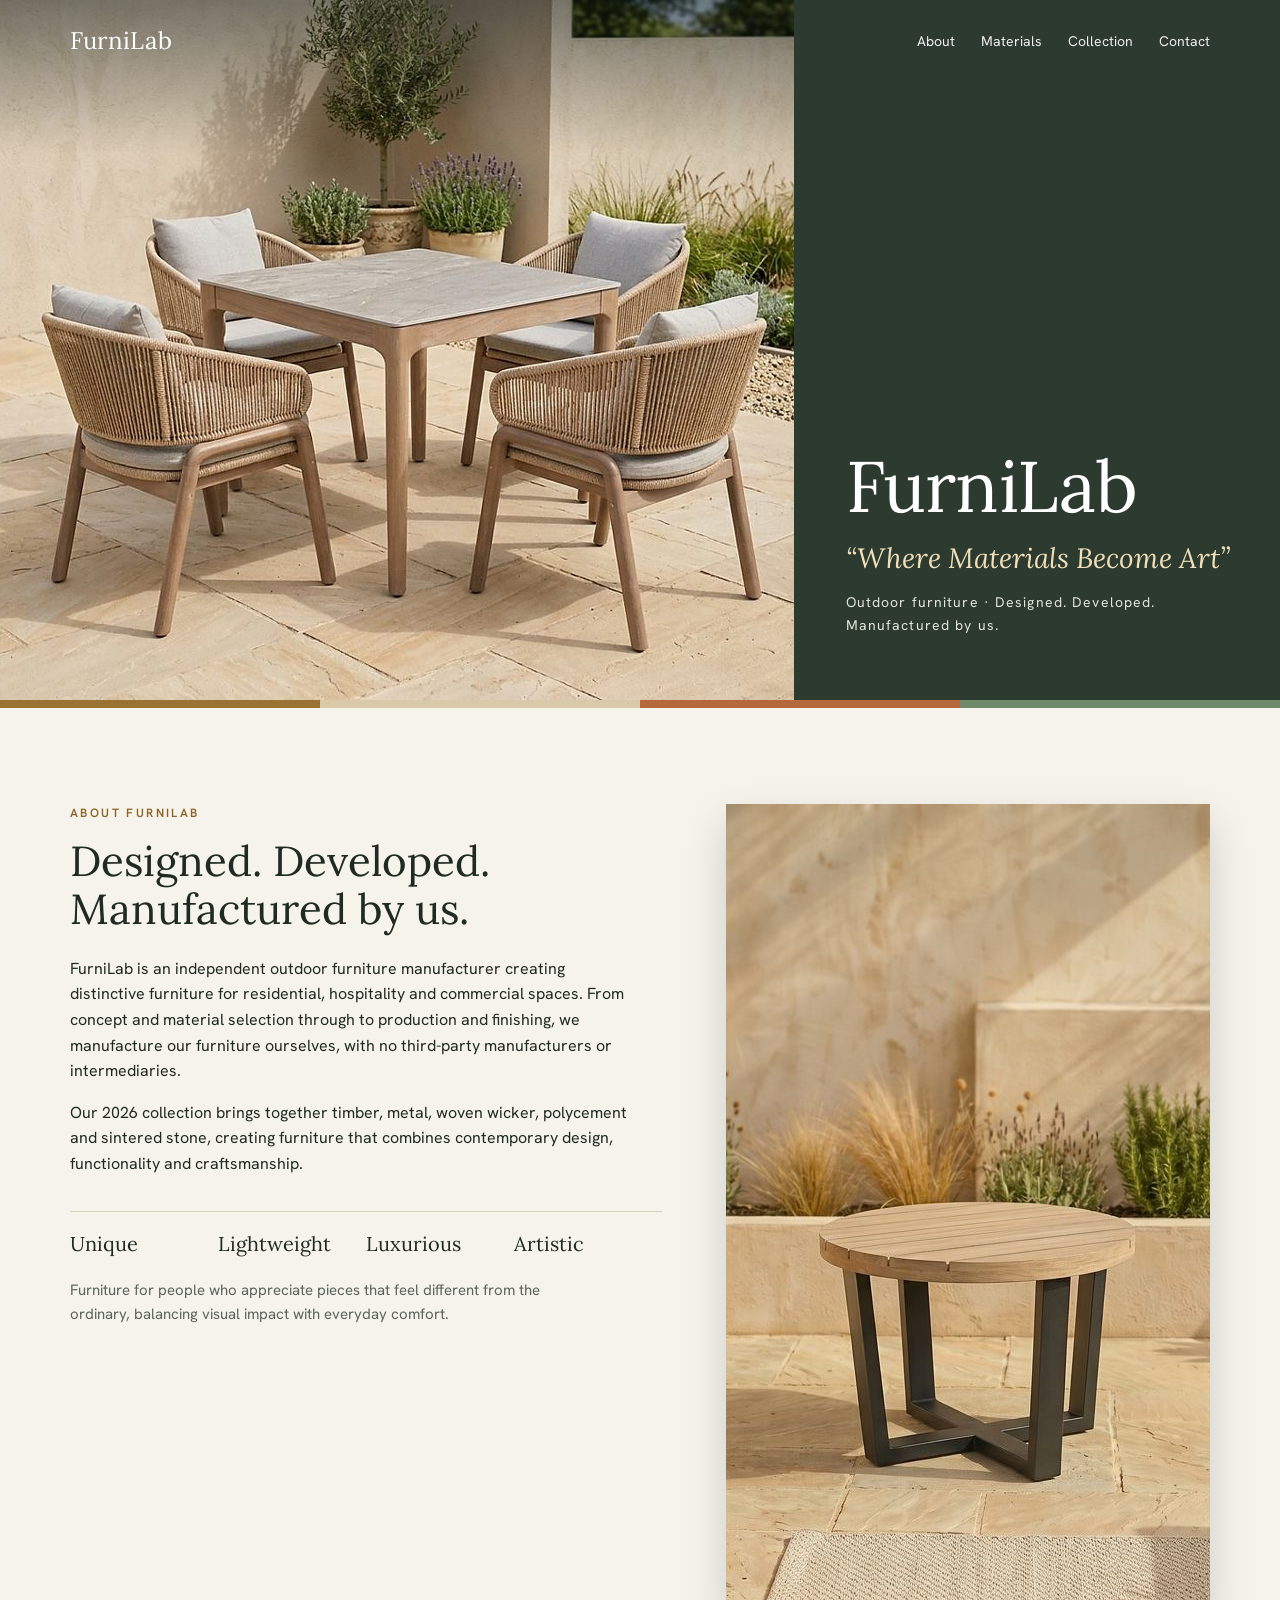
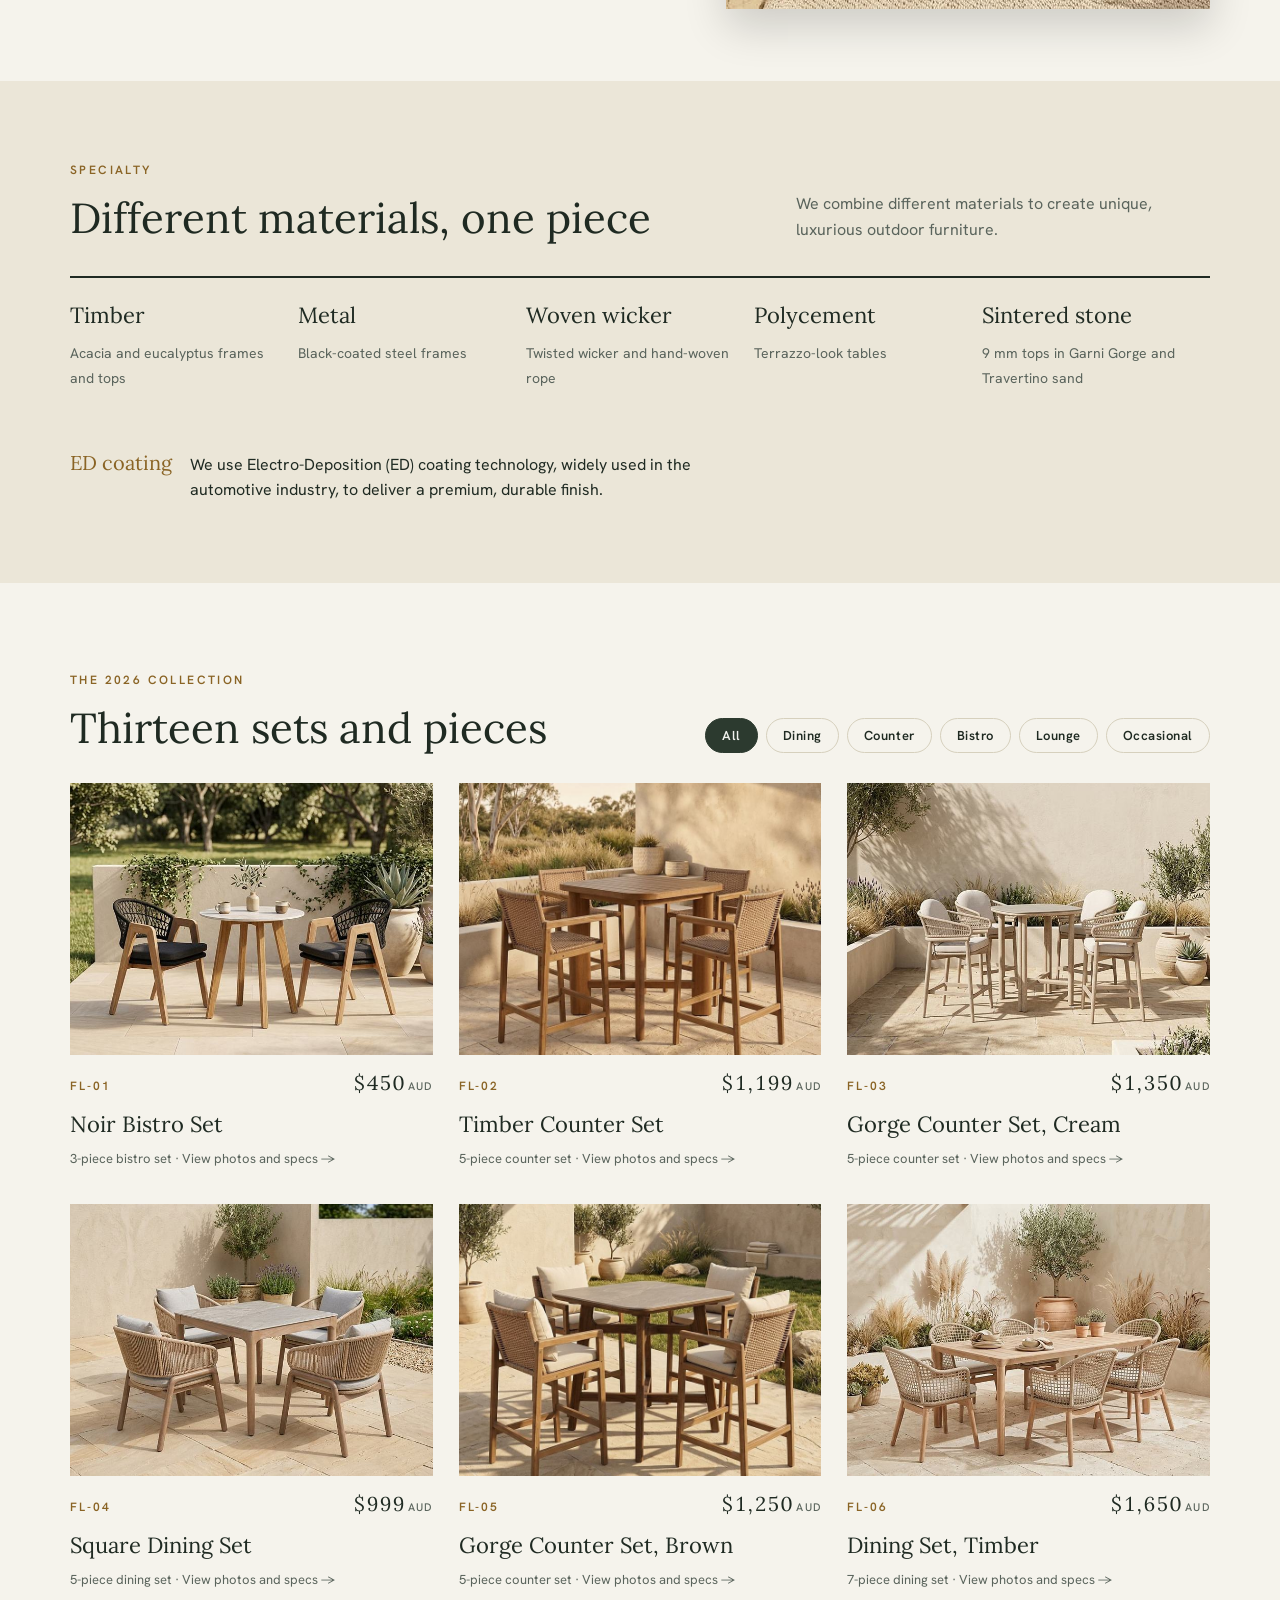
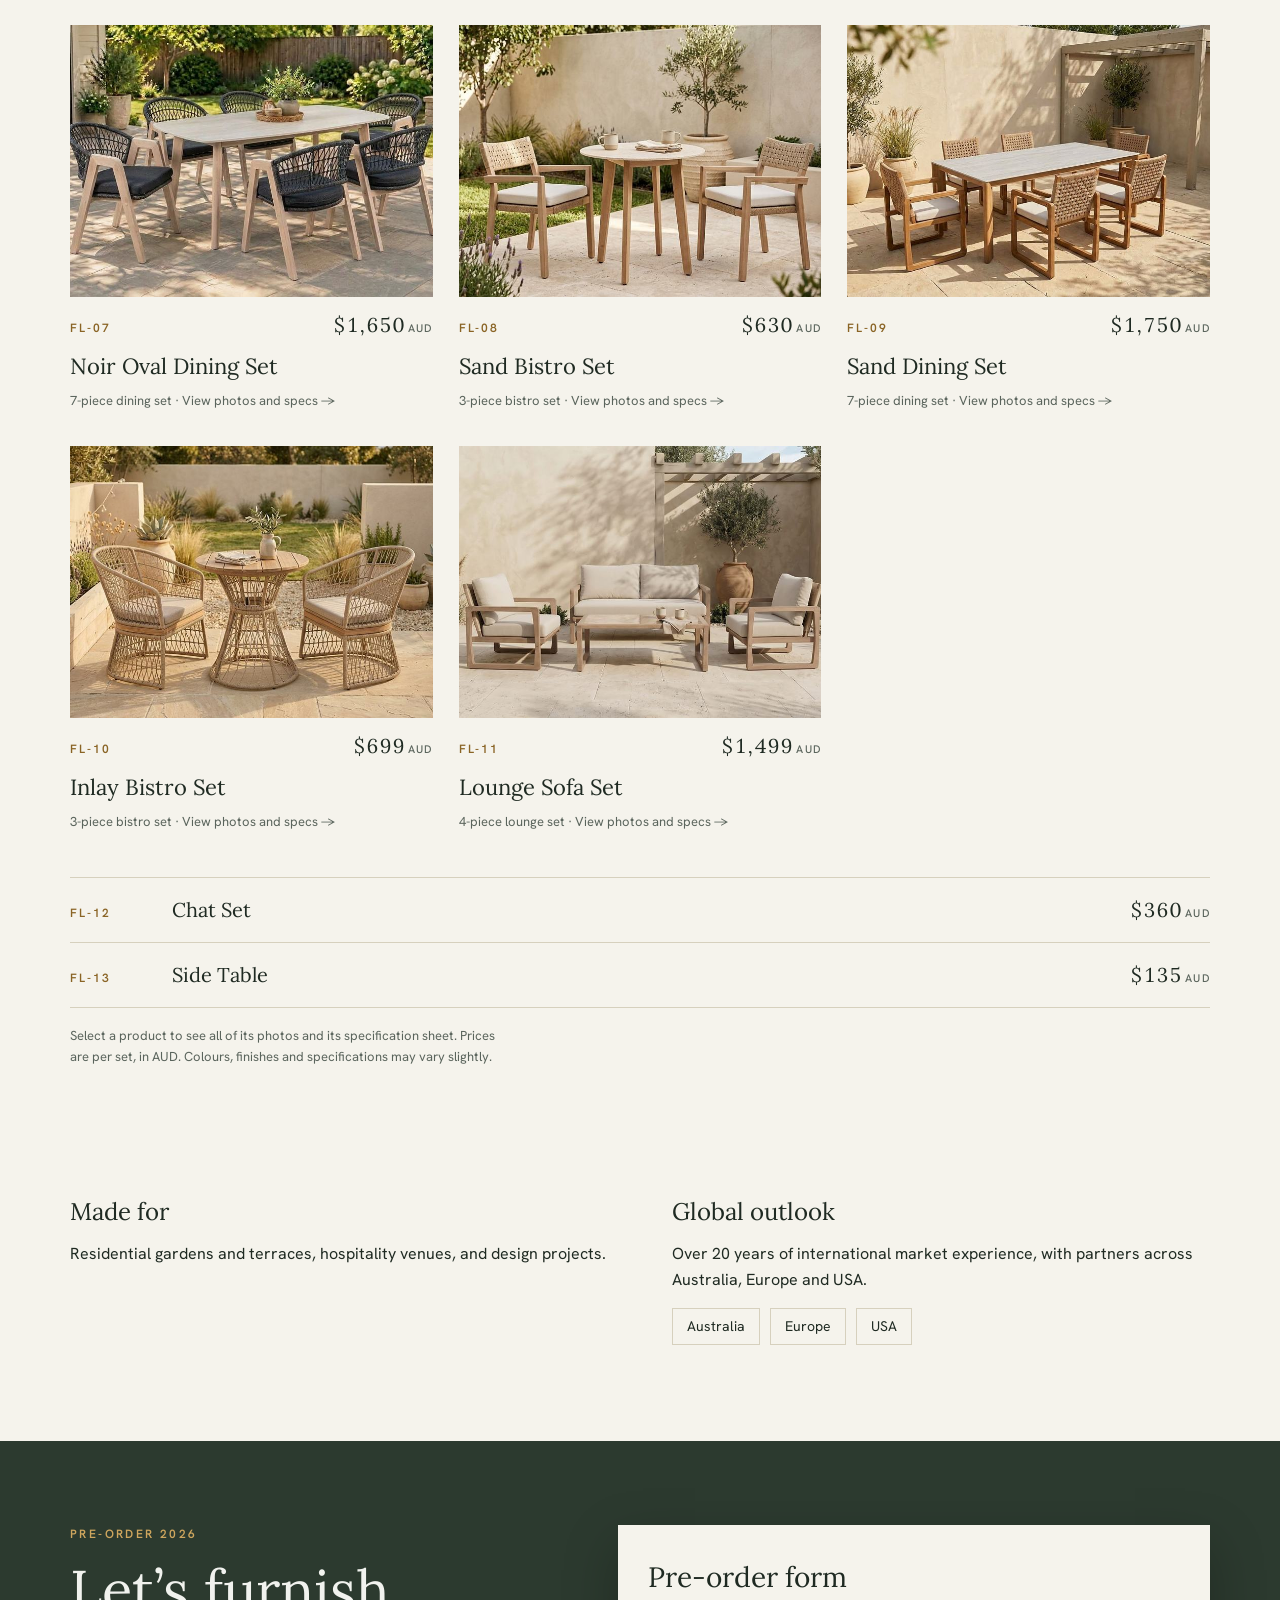
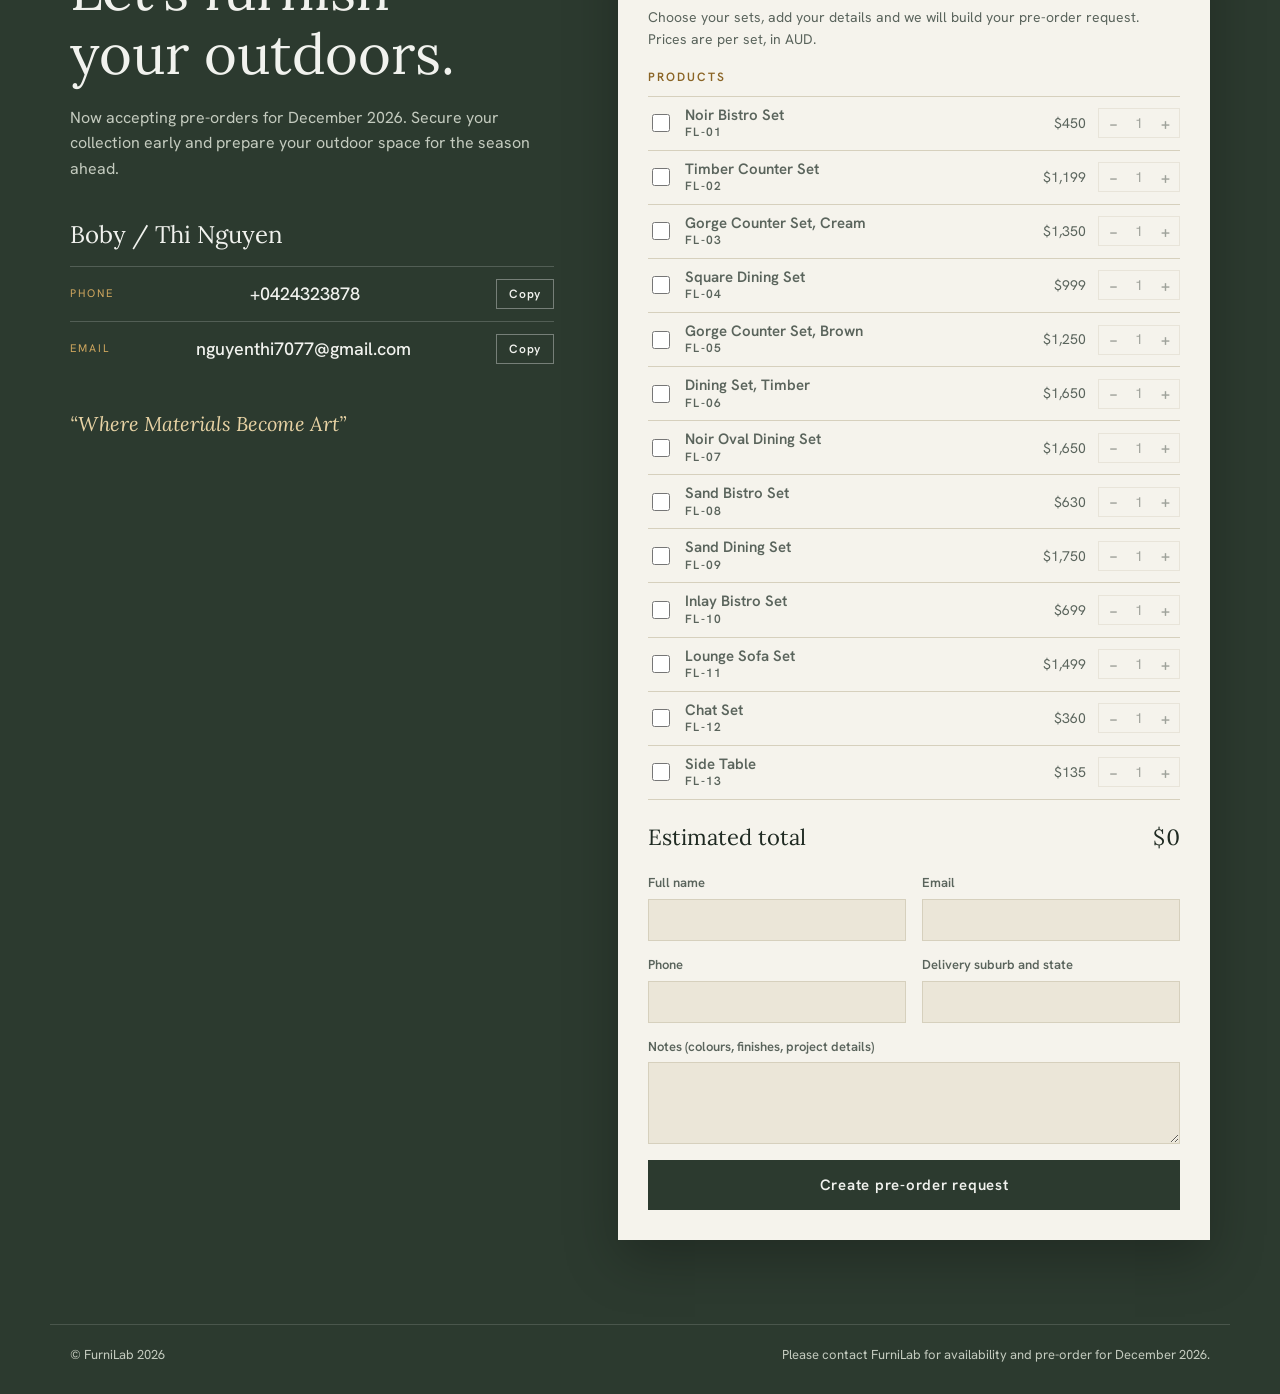
==== furnilab-site/index.html @ 3b3e2899 "Add files via upload" ====
<!doctype html>
<html lang="en">
<head>
<meta charset="utf-8">
<meta name="viewport" content="width=device-width,initial-scale=1,viewport-fit=cover">
<meta name="description" content="FurniLab is an independent outdoor furniture manufacturer. Browse the 2026 collection and pre-order for December 2026.">
<title>FurniLab</title>
<link rel="stylesheet" href="https://fonts.googleapis.com/css2?family=Lora:ital,wght@0,400;0,500;1,400&family=Hanken+Grotesk:wght@400;500;600&display=swap">
<style>
/* Layout: full-bleed terrace hero with a deep-green name panel, then a wide editorial column, a filterable collection grid, and a green contact band. */
:root{
  --bg:#f5f3ec; --surface:#ebe6d8; --ink:#1f2a22; --muted:#5a645c; --line:#d6d0bd;
  --green:#2c3a2f; --on-green:#f1f2ee; --on-green-muted:#c4cbbf; --accent:#8a6425; --accent-on-green:#cfa65e;
  --display:'Lora',Georgia,serif; --body:'Hanken Grotesk',Arial,sans-serif;
}
@media (prefers-color-scheme:dark){:root:not([data-theme="light"]){
  --bg:#161b17; --surface:#1f2721; --ink:#eceee8; --muted:#a2ada4; --line:#323d35;
  --green:#0f1511; --on-green:#eceee8; --on-green-muted:#a9b3ab; --accent:#cfa65e; --accent-on-green:#cfa65e; color-scheme:dark}}
:root[data-theme="dark"]{
  --bg:#161b17; --surface:#1f2721; --ink:#eceee8; --muted:#a2ada4; --line:#323d35;
  --green:#0f1511; --on-green:#eceee8; --on-green-muted:#a9b3ab; --accent:#cfa65e; --accent-on-green:#cfa65e; color-scheme:dark}
*{box-sizing:border-box}
html{scroll-behavior:smooth}
body{margin:0;background:var(--bg);color:var(--ink);font-family:var(--body);font-size:16px;line-height:1.6;-webkit-font-smoothing:antialiased}
img{display:block;max-width:100%}
a{color:inherit}
:focus-visible{outline:2px solid var(--accent);outline-offset:3px}
.wrap{max-width:1180px;margin:0 auto;padding-left:max(20px,env(safe-area-inset-left,0px));padding-right:max(20px,env(safe-area-inset-right,0px))}
.eyebrow{font-size:12px;letter-spacing:.2em;text-transform:uppercase;color:var(--accent);font-weight:600;margin:0 0 14px}
h1,h2,h3{font-family:var(--display);font-weight:400;margin:0;text-wrap:balance}
h2{font-size:clamp(28px,4vw,42px);line-height:1.15}
p{margin:0 0 1em;max-width:62ch}

/* header */
.top{position:absolute;inset:0 0 auto 0;z-index:5;color:#fff}
.top .wrap{display:flex;align-items:center;justify-content:space-between;padding-block:22px;gap:16px}
.logo{font-family:var(--display);font-size:24px;text-decoration:none;letter-spacing:.01em}
.top nav{display:flex;gap:26px;font-size:14px}
.top nav a{text-decoration:none;opacity:.92}
.top nav a:hover{opacity:1;text-decoration:underline;text-underline-offset:5px}

/* hero */
.hero{position:relative;min-height:640px;display:flex;align-items:flex-end;background:#2c3a2f url("img/hero.jpg") center 55%/cover no-repeat;color:#fff}
.hero::before{content:"";position:absolute;inset:0;background:linear-gradient(180deg,rgba(15,21,17,.55) 0,rgba(15,21,17,0) 28%,rgba(15,21,17,0) 45%,rgba(15,21,17,.78) 100%)}
.hero .wrap{position:relative;padding-block:0 56px;width:100%}
.hero h1{font-size:clamp(54px,11vw,128px);line-height:.95;letter-spacing:-.01em}
.hero .tag{font-family:var(--display);font-style:italic;font-size:clamp(20px,2.6vw,28px);margin:16px 0 0;color:#f0dfb8}
.hero .sub{margin:10px 0 0;font-size:14px;letter-spacing:.08em;color:#e2e6dd}
/* Wide screens: show the photo at about its own size beside a green panel, so it stays sharp (as on the catalogue cover) */
@media (min-width:1000px){
  .hero{background:#2c3a2f;min-height:700px}
  .hero::before{inset:0 38% 0 0;background:linear-gradient(180deg,rgba(15,21,17,.5) 0,rgba(15,21,17,0) 22%),url("img/hero.jpg") center 62%/cover no-repeat}
  .hero .wrap{max-width:none;width:38%;margin:0 0 0 62%;padding:0 44px 64px 52px}
  .hero h1{font-size:clamp(48px,5.6vw,92px)}
}
.strip{height:8px;background:linear-gradient(90deg,#9a7233 0 25%,#d8c9a8 25% 50%,#b5683c 50% 75%,#6f8a6a 75%)}

/* about */
.about{padding-block:96px 72px}
.about .grid{display:grid;grid-template-columns:1.1fr .9fr;gap:64px;align-items:start}
.about h2{margin-bottom:22px}
.about .photo{aspect-ratio:4/5;object-fit:cover;width:100%;box-shadow:0 18px 40px rgba(0,0,0,.16)}
.pillars{display:grid;grid-template-columns:repeat(4,1fr);gap:0;margin-top:34px;border-top:1px solid var(--line)}
.pillars div{padding:16px 14px 0 0;font-family:var(--display);font-size:20px}
.pillars small{display:block;font-family:var(--body);font-size:13px;color:var(--muted);margin-top:4px;line-height:1.45}

/* materials */
.materials{background:var(--surface);padding-block:80px}
.materials .head{display:flex;justify-content:space-between;gap:40px;flex-wrap:wrap;align-items:end;margin-bottom:34px}
.mat-list{display:grid;grid-template-columns:repeat(5,1fr);gap:0;border-top:2px solid var(--ink)}
.mat-list div{padding:20px 18px 22px 0}
.mat-list b{display:block;font-family:var(--display);font-weight:400;font-size:22px;margin-bottom:6px}
.mat-list span{font-size:14px;color:var(--muted)}
.ed{margin-top:34px;display:grid;grid-template-columns:auto 1fr;gap:18px;align-items:baseline;max-width:820px}
.ed h3{font-size:20px;color:var(--accent)}
.ed p{margin:0}

/* collection */
.collection{padding-block:88px 40px}
.collection .head{display:flex;justify-content:space-between;align-items:end;gap:24px;flex-wrap:wrap;margin-bottom:30px}
.chips{display:flex;flex-wrap:wrap;gap:8px}
.chip{font:600 13px var(--body);letter-spacing:.04em;padding:8px 16px;border:1px solid var(--line);background:transparent;color:var(--ink);cursor:pointer;border-radius:999px}
.chip[aria-pressed="true"]{background:var(--green);border-color:var(--green);color:var(--on-green)}
.cards{display:grid;grid-template-columns:repeat(3,1fr);gap:34px 26px}
.card{text-decoration:none;color:inherit;display:flex;flex-direction:column;gap:12px;min-width:0}
.card[hidden]{display:none}
.card .ph{aspect-ratio:4/3;overflow:hidden;background:var(--surface)}
.card img{width:100%;height:100%;object-fit:cover;transition:transform .5s}
.card:hover img{transform:scale(1.03)}
.card .row{display:flex;justify-content:space-between;align-items:baseline;gap:12px}
.card .more{font-size:13px;color:var(--muted)}.card:hover .more{color:var(--accent)}.card:hover h3{text-decoration:underline;text-underline-offset:5px}.card .code{font-size:12px;letter-spacing:.16em;color:var(--accent);font-weight:600}
.card h3{font-size:22px;line-height:1.2}
.price{font-family:var(--display);font-size:20px;white-space:nowrap;font-variant-numeric:tabular-nums}
.price small{font:500 11px var(--body);letter-spacing:.12em;color:var(--muted);margin-left:3px}
.occ{margin-top:44px;border-top:1px solid var(--line)}
.occ .r{text-decoration:none;color:inherit;display:grid;grid-template-columns:90px 1fr auto;gap:12px;padding:16px 0;border-bottom:1px solid var(--line);align-items:baseline}
.occ .r .code{font-size:12px;letter-spacing:.16em;color:var(--accent);font-weight:600}
.occ .r[hidden]{display:none}
.note{font-size:13px;color:var(--muted);margin-top:18px}

/* reach */
.reach{padding-block:72px 96px}
.reach .grid{display:grid;grid-template-columns:1fr 1fr;gap:64px}
.reach h3{font-size:24px;margin-bottom:10px}
.regions{display:flex;gap:10px;flex-wrap:wrap;margin-top:16px}
.regions span{border:1px solid var(--line);padding:6px 14px;font-size:14px}

/* contact */
.contact{background:var(--green);color:var(--on-green);padding-block:84px}
.contact .eyebrow{color:var(--accent-on-green)}
.contact h2{font-size:clamp(32px,5vw,56px);max-width:16ch}
.contact .lead{color:var(--on-green-muted);margin-top:18px}
.contact .person{margin-top:34px;display:grid;gap:12px;max-width:520px}
.contact .name{font-family:var(--display);font-size:24px}
.line{display:flex;align-items:center;justify-content:space-between;gap:14px;border-top:1px solid rgba(255,255,255,.18);padding-top:12px;flex-wrap:wrap}
.line span{font-size:11px;letter-spacing:.18em;text-transform:uppercase;color:var(--accent-on-green)}
.line b{font-weight:500;font-size:18px;user-select:all;overflow-wrap:anywhere}
.copy{font:600 12px var(--body);letter-spacing:.06em;color:var(--on-green);background:transparent;border:1px solid rgba(255,255,255,.35);padding:6px 12px;cursor:pointer}
.copy:hover{background:rgba(255,255,255,.1)}
.contact .quote{font-family:var(--display);font-style:italic;font-size:20px;color:#e8d3a5;margin-top:44px}
footer{background:var(--green);color:var(--on-green-muted);font-size:13px;padding-block:0 28px}
footer .wrap{border-top:1px solid rgba(255,255,255,.14);padding-top:20px;display:flex;justify-content:space-between;gap:12px;flex-wrap:wrap}

@media (max-width:900px){
  .about .grid,.reach .grid{grid-template-columns:1fr;gap:36px}
  .about .photo{aspect-ratio:4/3}
  .mat-list{grid-template-columns:repeat(2,1fr)}
  .cards{grid-template-columns:repeat(2,1fr)}
  .pillars{grid-template-columns:repeat(2,1fr);row-gap:10px}
}
@media (max-width:560px){
  .top nav{gap:14px;font-size:13px}
  .top nav a:nth-child(n+3){display:none}
  .hero{min-height:560px}
  .cards{grid-template-columns:1fr}
  .about{padding-block:64px 48px}
  .ed{grid-template-columns:1fr;gap:6px}
  .occ .r{grid-template-columns:70px 1fr auto}
}
@media (prefers-reduced-motion:reduce){html{scroll-behavior:auto}.card img{transition:none}}

.cgrid{display:grid;grid-template-columns:.9fr 1.1fr;gap:64px;align-items:start}
.cinfo{min-width:0}
.po{background:var(--bg);color:var(--ink);padding:30px;min-width:0;box-shadow:0 20px 50px rgba(0,0,0,.25)}
.po h3{font-size:28px;margin-bottom:6px}
.po .hint{color:var(--muted);font-size:14px;margin-bottom:18px}
.po fieldset{border:0;padding:0;margin:0 0 6px;min-width:0}
.po legend{font-size:12px;letter-spacing:.16em;text-transform:uppercase;color:var(--accent);font-weight:600;padding:0 0 8px}
.po .it{display:grid;grid-template-columns:auto 1fr auto auto;gap:12px;align-items:center;padding:9px 0;border-top:1px solid var(--line)}
.po .it:last-child{border-bottom:1px solid var(--line)}
.po .it input[type=checkbox]{width:18px;height:18px;accent-color:var(--green)}
.po .it label{display:block;min-width:0;cursor:pointer;font-size:15px;line-height:1.3}
.po .it label small{display:block;color:var(--muted);font-size:12px;letter-spacing:.1em}
.po .it .p{font-variant-numeric:tabular-nums;font-size:14px;color:var(--muted);white-space:nowrap}
.po .qty{display:flex;align-items:center;border:1px solid var(--line);opacity:.4}
.po .it.on .qty{opacity:1}
.po .qty button{width:28px;height:28px;border:0;background:transparent;color:var(--ink);font:600 16px var(--body);cursor:pointer}
.po .qty output{min-width:24px;text-align:center;font-size:14px;font-variant-numeric:tabular-nums}
.po .total{display:flex;justify-content:space-between;align-items:baseline;padding:14px 0 18px;font-family:var(--display);font-size:22px}
.po .total b{font-weight:400;font-variant-numeric:tabular-nums}
.po .fields{display:grid;grid-template-columns:1fr 1fr;gap:14px 16px;margin-bottom:14px}
.po label{font-size:13px;font-weight:600;color:var(--muted);display:block;min-width:0}
.po input[type=text],.po input:not([type]),.po input[type=email],.po input[type=tel],.po textarea{display:block;width:100%;margin-top:5px;padding:10px 12px;font:400 15px var(--body);color:var(--ink);background:var(--surface);border:1px solid var(--line);border-radius:0}
.po textarea{resize:vertical}
.po .err{color:#b3261e;font-size:14px;margin:12px 0 0}
:root[data-theme="dark"] .po .err{color:#ff9e94}
@media (prefers-color-scheme:dark){:root:not([data-theme="light"]) .po .err{color:#ff9e94}}
.po .submit{margin-top:16px;width:100%;background:var(--green);color:var(--on-green);border:0;padding:15px;font:600 15px var(--body);letter-spacing:.05em;cursor:pointer}
.po .submit:hover{filter:brightness(1.15)}
.po .result{margin-top:22px;padding-top:20px;border-top:2px solid var(--ink)}
.po .result h4{font:400 22px var(--display);margin:0 0 8px}
.po .result p{font-size:14px;color:var(--muted)}
.po .result textarea{font-size:13px;font-family:ui-monospace,Menlo,monospace}
.po .actions{display:flex;gap:12px;flex-wrap:wrap;margin-top:12px}
.po .copy2,.po .mail{font:600 14px var(--body);padding:11px 18px;border:1px solid var(--ink);background:transparent;color:var(--ink);cursor:pointer;text-decoration:none}
.po .copy2{background:var(--ink);color:var(--bg)}
@media (max-width:900px){.cgrid{grid-template-columns:1fr;gap:40px}}
@media (max-width:560px){.po{padding:20px 16px}.po .fields{grid-template-columns:1fr}.po .it{grid-template-columns:auto 1fr auto;row-gap:6px}.po .it .p{grid-column:2}.po .it .qty{grid-column:3;grid-row:1 / span 2}}
</style>
</head>
<body>

<header class="top"><div class="wrap"><a class="logo" href="#top">FurniLab</a><nav><a href="#about">About</a><a href="#materials">Materials</a><a href="#collection">Collection</a><a href="#contact">Contact</a></nav></div></header>

<section class="hero" id="top">
  <div class="wrap">
    <h1>FurniLab</h1>
    <p class="tag">&ldquo;Where Materials Become Art&rdquo;</p>
    <p class="sub">Outdoor furniture &middot; Designed. Developed. Manufactured by us.</p>
  </div>
</section>
<div class="strip"></div>

<section class="about" id="about"><div class="wrap grid">
  <div>
    <p class="eyebrow">About FurniLab</p>
    <h2>Designed. Developed. Manufactured by us.</h2>
    <p>FurniLab is an independent outdoor furniture manufacturer creating distinctive furniture for residential, hospitality and commercial spaces. From concept and material selection through to production and finishing, we manufacture our furniture ourselves, with no third-party manufacturers or intermediaries.</p>
    <p>Our 2026 collection brings together timber, metal, woven wicker, polycement and sintered stone, creating furniture that combines contemporary design, functionality and craftsmanship.</p>
    <div class="pillars" aria-label="Why FurniLab">
      <div>Unique</div><div>Lightweight</div><div>Luxurious</div><div>Artistic</div>
    </div>
    <p style="margin-top:18px;color:var(--muted);font-size:15px">Furniture for people who appreciate pieces that feel different from the ordinary, balancing visual impact with everyday comfort.</p>
  </div>
  <img class="photo" src="img/about.jpg" alt="A round timber and steel table in a sunlit courtyard with olive trees and terracotta pots" width="1200" height="805" loading="lazy">
</div></section>

<section class="materials" id="materials"><div class="wrap">
  <div class="head">
    <div><p class="eyebrow">Specialty</p><h2>Different materials, one piece</h2></div>
    <p style="max-width:46ch;margin:0;color:var(--muted)">We combine different materials to create unique, luxurious outdoor furniture.</p>
  </div>
  <div class="mat-list">
    <div><b>Timber</b><span>Acacia and eucalyptus frames and tops</span></div>
    <div><b>Metal</b><span>Black-coated steel frames</span></div>
    <div><b>Woven wicker</b><span>Twisted wicker and hand-woven rope</span></div>
    <div><b>Polycement</b><span>Terrazzo-look tables</span></div>
    <div><b>Sintered stone</b><span>9 mm tops in Garni Gorge and Travertino sand</span></div>
  </div>
  <div class="ed"><h3>ED coating</h3><p>We use Electro-Deposition (ED) coating technology, widely used in the automotive industry, to deliver a premium, durable finish.</p></div>
</div></section>

<section class="collection" id="collection"><div class="wrap">
  <div class="head">
    <div><p class="eyebrow">The 2026 collection</p><h2>Thirteen sets and pieces</h2></div>
    <div class="chips" role="group" aria-label="Filter the collection">
      <button class="chip" data-f="all" aria-pressed="true">All</button>
      <button class="chip" data-f="dining" aria-pressed="false">Dining</button>
      <button class="chip" data-f="counter" aria-pressed="false">Counter</button>
      <button class="chip" data-f="bistro" aria-pressed="false">Bistro</button>
      <button class="chip" data-f="lounge" aria-pressed="false">Lounge</button>
      <button class="chip" data-f="occasional" aria-pressed="false">Occasional</button>
    </div>
  </div>
  <div class="cards" id="cards"></div>
  <div class="occ" id="occ"></div>
  <p class="note">Select a product to see all of its photos and its specification sheet. Prices are per set, in AUD. Colours, finishes and specifications may vary slightly.</p>
</div></section>

<section class="reach"><div class="wrap grid">
  <div><h3>Made for</h3><p>Residential gardens and terraces, hospitality venues, and design projects.</p></div>
  <div><h3>Global outlook</h3><p>Over 20 years of international market experience, with partners across Australia, Europe and USA.</p>
    <div class="regions"><span>Australia</span><span>Europe</span><span>USA</span></div></div>
</div></section>

<section class="contact" id="contact"><div class="wrap cgrid">
  <div class="cinfo">
    <p class="eyebrow">Pre-order 2026</p>
    <h2>Let&rsquo;s furnish your outdoors.</h2>
    <p class="lead">Now accepting pre-orders for December 2026. Secure your collection early and prepare your outdoor space for the season ahead.</p>
    <div class="person">
      <div class="name">Boby / Thi Nguyen</div>
      <div class="line"><span>Phone</span><b>+0424323878</b><button class="copy" type="button" data-copy="+0424323878">Copy</button></div>
      <div class="line"><span>Email</span><b>nguyenthi7077@gmail.com</b><button class="copy" type="button" data-copy="nguyenthi7077@gmail.com">Copy</button></div>
    </div>
    <p class="quote">&ldquo;Where Materials Become Art&rdquo;</p>
  </div>
  <form class="po" id="preorder" novalidate>
    <h3>Pre-order form</h3>
    <p class="hint">Choose your sets, add your details and we will build your pre-order request. Prices are per set, in AUD.</p>
    <fieldset class="items"><legend>Products</legend><div id="poItems"></div></fieldset>
    <div class="total"><span>Estimated total</span><b id="poTotal">$0</b></div>
    <div class="fields">
      <label for="poName">Full name<input id="poName" name="name" autocomplete="name" required></label>
      <label for="poEmail">Email<input id="poEmail" name="email" type="email" autocomplete="email" required></label>
      <label for="poPhone">Phone<input id="poPhone" name="phone" type="tel" autocomplete="tel"></label>
      <label for="poWhere">Delivery suburb and state<input id="poWhere" name="where" autocomplete="address-level2"></label>
    </div>
    <label for="poNotes" class="notes">Notes (colours, finishes, project details)<textarea id="poNotes" name="notes" rows="3"></textarea></label>
    <p class="err" id="poErr" role="alert" hidden></p>
    <button class="submit" type="submit">Create pre-order request</button>
    <div class="result" id="poResult" hidden>
      <h4>Your pre-order request is ready</h4>
      <p>It has not been sent yet. Copy it and send it to <b>nguyenthi7077@gmail.com</b>, or message <b>+0424323878</b>, and Boby / Thi will confirm your pre-order.</p>
      <textarea id="poText" readonly rows="10" aria-label="Pre-order request text"></textarea>
      <div class="actions"><button type="button" class="copy2" id="poCopy">Copy request</button><a id="poMail" class="mail" href="#">Open in email app</a></div>
    </div>
  </form>
</div></section>
<footer><div class="wrap"><span>&copy; FurniLab 2026</span><span>Please contact FurniLab for availability and pre-order for December 2026.</span></div></footer>

<script>
var ITEMS=[["FL-01", "Noir Bistro Set", 450, "bistro", "img/fl01-card.jpg", "3-piece bistro set", "fl-01.html"], ["FL-02", "Timber Counter Set", 1199, "counter", "img/fl02-card.jpg", "5-piece counter set", "fl-02.html"], ["FL-03", "Gorge Counter Set, Cream", 1350, "counter", "img/fl03-card.jpg", "5-piece counter set", "fl-03.html"], ["FL-04", "Square Dining Set", 999, "dining", "img/fl04-card.jpg", "5-piece dining set", "fl-04.html"], ["FL-05", "Gorge Counter Set, Brown", 1250, "counter", "img/fl05-card.jpg", "5-piece counter set", "fl-05.html"], ["FL-06", "Dining Set, Timber", 1650, "dining", "img/fl06-card.jpg", "7-piece dining set", "fl-06.html"], ["FL-07", "Noir Oval Dining Set", 1650, "dining", "img/fl07-card.jpg", "7-piece dining set", "fl-07.html"], ["FL-08", "Sand Bistro Set", 630, "bistro", "img/fl08-card.jpg", "3-piece bistro set", "fl-08.html"], ["FL-09", "Sand Dining Set", 1750, "dining", "img/fl09-card.jpg", "7-piece dining set", "fl-09.html"], ["FL-10", "Inlay Bistro Set", 699, "bistro", "img/fl10-card.jpg", "3-piece bistro set", "fl-10.html"], ["FL-11", "Lounge Sofa Set", 1499, "lounge", "img/fl11-card.jpg", "4-piece lounge set", "fl-11.html"]];
var OCC=[["FL-12", "Chat Set", 360, "fl-12.html"], ["FL-13", "Side Table", 135, "fl-13.html"]];
function fmt(n){return "$"+n.toLocaleString("en-AU")}
var cards=document.getElementById("cards"),occ=document.getElementById("occ");
ITEMS.forEach(function(it){
  var a=document.createElement("a");a.className="card";a.href=it[6];a.dataset.cat=it[3];
  a.innerHTML='<div class="ph"><img src="'+it[4]+'" alt="'+it[1]+' on an outdoor terrace" loading="lazy"></div><div class="row"><span class="code">'+it[0]+'</span><span class="price">'+fmt(it[2])+'<small>AUD</small></span></div><h3>'+it[1]+'</h3><span class="more">'+it[5]+' &middot; View photos and specs &rarr;</span>';
  cards.appendChild(a);
});
OCC.forEach(function(o){
  var r=document.createElement("a");r.className="r";r.href=o[3];r.dataset.cat="occasional";
  r.innerHTML='<span class="code">'+o[0]+'</span><h3 style="font-size:20px">'+o[1]+'</h3><span class="price">'+fmt(o[2])+'<small>AUD</small></span>';
  occ.appendChild(r);
});
var chips=document.querySelectorAll(".chip");
chips.forEach(function(c){c.addEventListener("click",function(){
  var f=c.dataset.f;
  chips.forEach(function(x){x.setAttribute("aria-pressed",x===c?"true":"false")});
  document.querySelectorAll(".card").forEach(function(e){e.hidden=!(f==="all"||e.dataset.cat===f)});
  document.querySelectorAll(".occ .r").forEach(function(e){e.hidden=!(f==="all"||f==="occasional")});
  occ.style.display=(f==="all"||f==="occasional")?"":"none";
  cards.style.display=f==="occasional"?"none":"";
})});
document.querySelectorAll(".copy").forEach(function(b){b.addEventListener("click",function(){
  var t=b.dataset.copy,done=function(){var o=b.textContent;b.textContent="Copied";setTimeout(function(){b.textContent=o},1400)};
  try{navigator.clipboard.writeText(t).then(done,function(){sel(b)})}catch(e){sel(b)}
})});
function sel(b){var n=b.parentNode.querySelector("b"),r=document.createRange();r.selectNodeContents(n);var s=getSelection();s.removeAllRanges();s.addRange(r)}

/* Paste your free Web3Forms access key between the quotes to send pre-orders straight to your email */
var FORM_KEY="16944aca-a116-47bf-840e-485167380115";
(function(){
var all=ITEMS.map(function(i){return{code:i[0],name:i[1],price:i[2]}}).concat(OCC.map(function(o){return{code:o[0],name:o[1],price:o[2]}}));
var box=document.getElementById("poItems"),state={};
var pre=""; try{pre=localStorage.getItem("fl-pre")||"";localStorage.removeItem("fl-pre")}catch(e){}
all.forEach(function(p){
  var row=document.createElement("div");row.className="it";
  row.innerHTML='<input type="checkbox" id="po-'+p.code+'"><label for="po-'+p.code+'">'+p.name+'<small>'+p.code+'</small></label><span class="p">'+fmt(p.price)+'</span><div class="qty"><button type="button" aria-label="Fewer '+p.name+'">&minus;</button><output>1</output><button type="button" aria-label="More '+p.name+'">+</button></div>';
  box.appendChild(row);
  var cb=row.querySelector("input"),out=row.querySelector("output"),bs=row.querySelectorAll("button");
  state[p.code]={on:false,qty:1,p:p};
  function sync(){row.classList.toggle("on",cb.checked);state[p.code].on=cb.checked;out.textContent=state[p.code].qty;total()}
  cb.addEventListener("change",sync);
  bs[0].addEventListener("click",function(){state[p.code].qty=Math.max(1,state[p.code].qty-1);if(!cb.checked)cb.checked=true;sync()});
  bs[1].addEventListener("click",function(){state[p.code].qty=Math.min(20,state[p.code].qty+1);if(!cb.checked)cb.checked=true;sync()});
  if(pre===p.code){cb.checked=true;sync()}
});
function total(){var t=0;for(var k in state)if(state[k].on)t+=state[k].p.price*state[k].qty;document.getElementById("poTotal").textContent=fmt(t)}
var f=document.getElementById("preorder"),err=document.getElementById("poErr"),res=document.getElementById("poResult");
f.addEventListener("submit",function(e){
  e.preventDefault();
  var chosen=[];for(var k in state)if(state[k].on)chosen.push(state[k]);
  var name=f.name.value.trim(),email=f.email.value.trim();
  var msg="";
  if(!chosen.length)msg="Choose at least one product.";
  else if(!name)msg="Enter your full name.";
  else if(!/^[^@\s]+@[^@\s]+\.[^@\s]+$/.test(email))msg="Enter a valid email address so we can reply to you.";
  err.hidden=!msg;err.textContent=msg;
  if(msg){res.hidden=true;return}
  var t=0,lines=chosen.map(function(c){var sub=c.p.price*c.qty;t+=sub;return c.p.code+"  "+c.p.name+"  x"+c.qty+"  "+fmt(sub)+" AUD"});
  var txt="FurniLab pre-order request (December 2026)\n\n"+lines.join("\n")+"\n\nEstimated total: "+fmt(t)+" AUD\n\nName: "+name+"\nEmail: "+email+"\nPhone: "+(f.phone.value.trim()||"-")+"\nDelivery: "+(f.where.value.trim()||"-")+"\nNotes: "+(f.notes.value.trim()||"-");
  document.getElementById("poText").value=txt;
  document.getElementById("poMail").href="mailto:nguyenthi7077@gmail.com?subject="+encodeURIComponent("FurniLab pre-order request")+"&body="+encodeURIComponent(txt);
  var h=res.querySelector("h4"),p=res.querySelector("p"),btn=f.querySelector(".submit");
  function show(sent){
    if(sent){h.textContent="Your pre-order request has been sent";p.innerHTML="Thank you, "+name.replace(/</g,"&lt;")+". Boby / Thi will reply to <b>"+email.replace(/</g,"&lt;")+"</b> to confirm. A copy of your request is below for your records."}
    else{h.textContent="Your pre-order request is ready";p.innerHTML="We could not send it automatically. Copy it and send it to <b>nguyenthi7077@gmail.com</b>, or message <b>+0424323878</b>, and Boby / Thi will confirm your pre-order."}
    res.hidden=false;res.scrollIntoView({behavior:"smooth",block:"nearest"});
  }
  if(!FORM_KEY){h.textContent="Your pre-order request is ready";p.innerHTML="It has not been sent yet. Copy it and send it to <b>nguyenthi7077@gmail.com</b>, or message <b>+0424323878</b>, and Boby / Thi will confirm your pre-order.";res.hidden=false;res.scrollIntoView({behavior:"smooth",block:"nearest"});return}
  btn.disabled=true;var old=btn.textContent;btn.textContent="Sending...";
  fetch("https://api.web3forms.com/submit",{method:"POST",headers:{"Content-Type":"application/json",Accept:"application/json"},body:JSON.stringify({access_key:FORM_KEY,subject:"FurniLab pre-order request from "+name,from_name:"FurniLab website",name:name,email:email,phone:f.phone.value.trim()||"-",delivery:f.where.value.trim()||"-",message:txt})})
   .then(function(r){return r.json()}).then(function(j){show(!!j.success)}).catch(function(){show(false)})
   .then(function(){btn.disabled=false;btn.textContent=old});
});
document.getElementById("poCopy").addEventListener("click",function(){
  var b=this,ta=document.getElementById("poText"),done=function(){var o=b.textContent;b.textContent="Copied";setTimeout(function(){b.textContent=o},1400)};
  try{navigator.clipboard.writeText(ta.value).then(done,function(){ta.select()})}catch(e){ta.select()}
});
})();
</script>
</body>
</html>
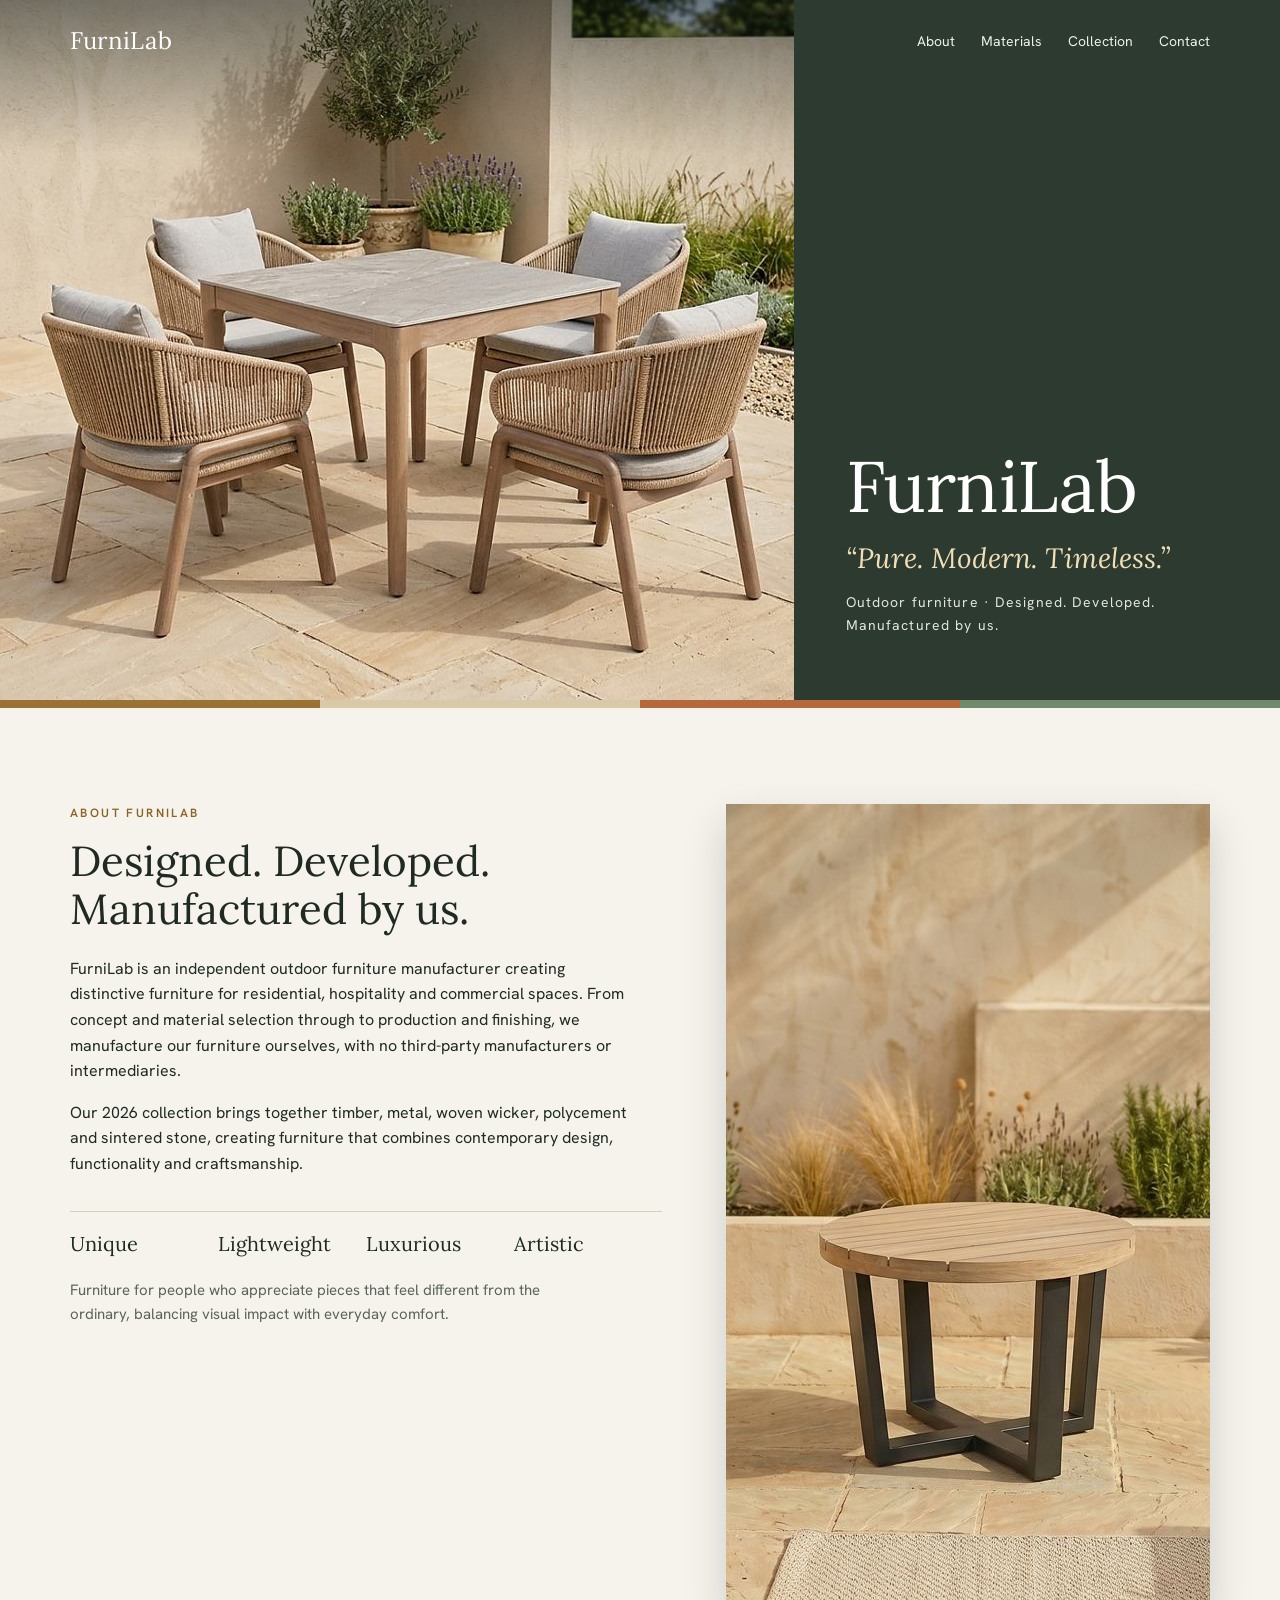
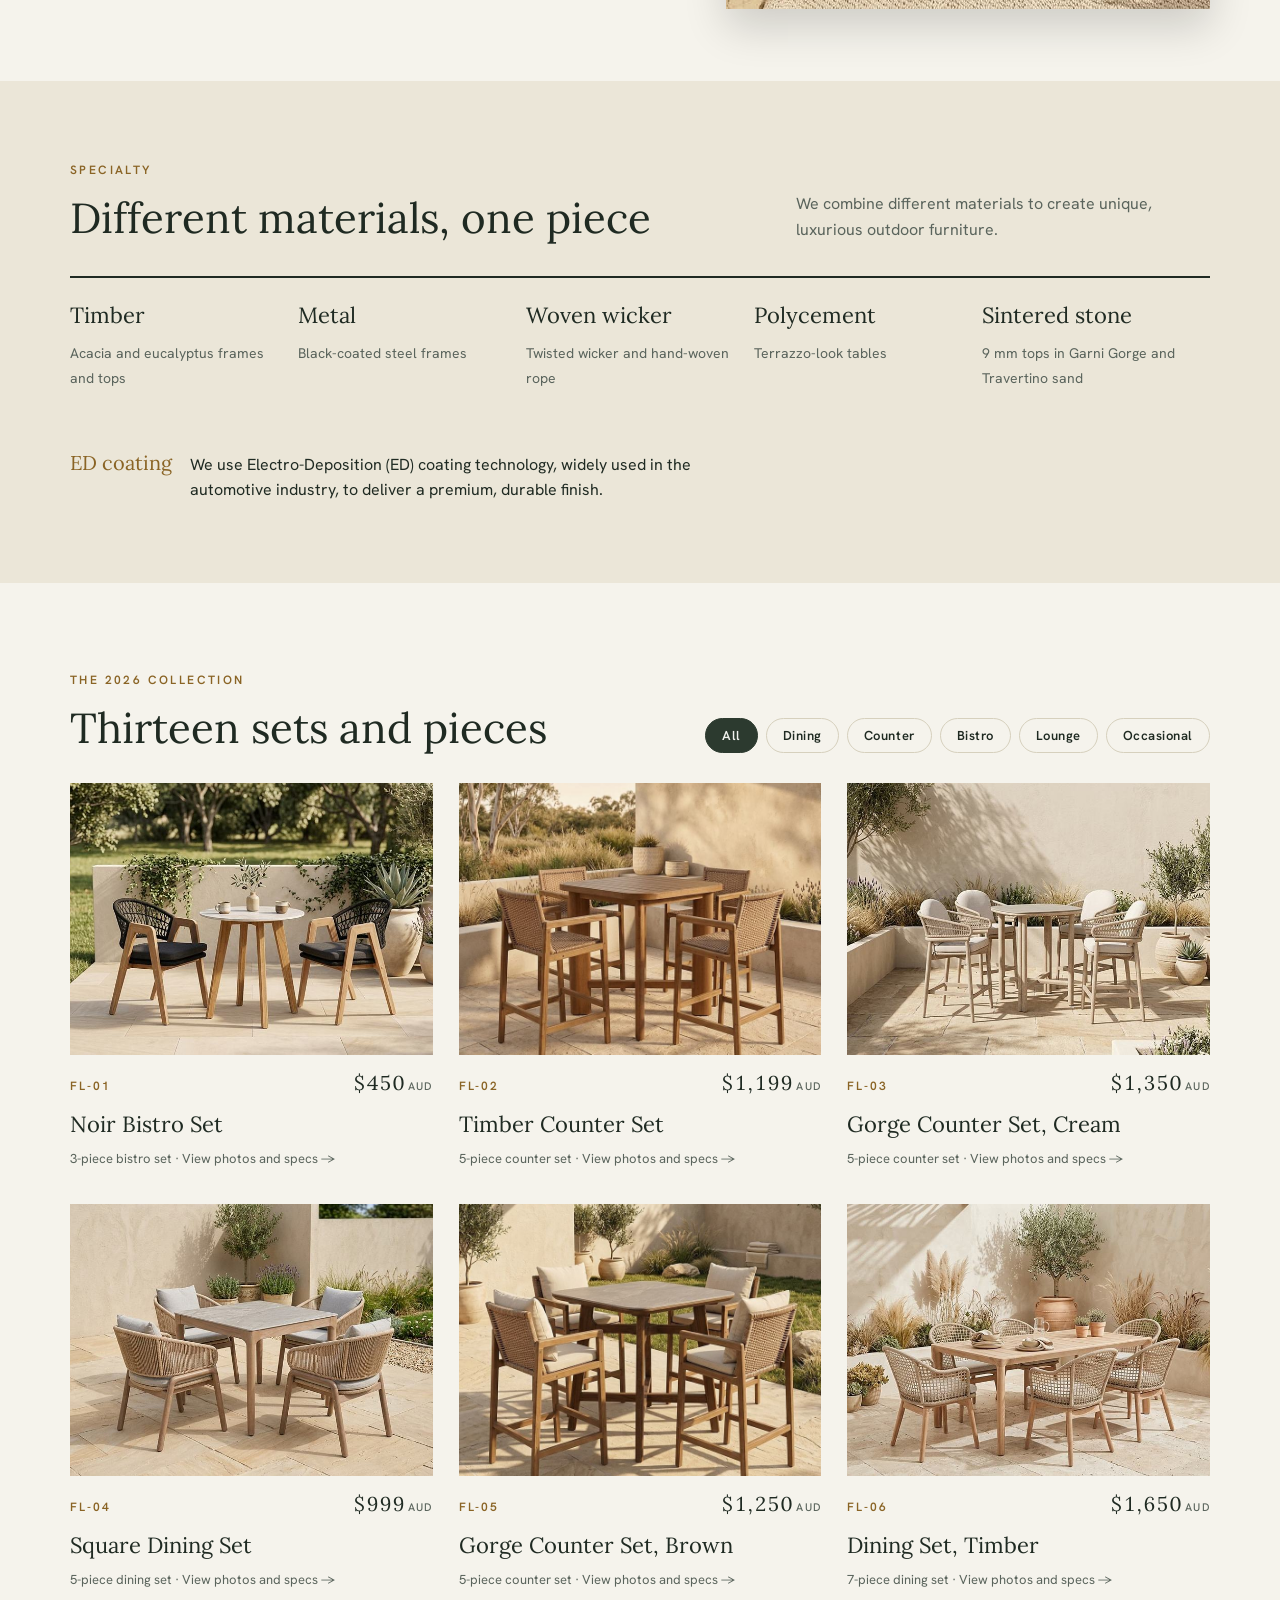
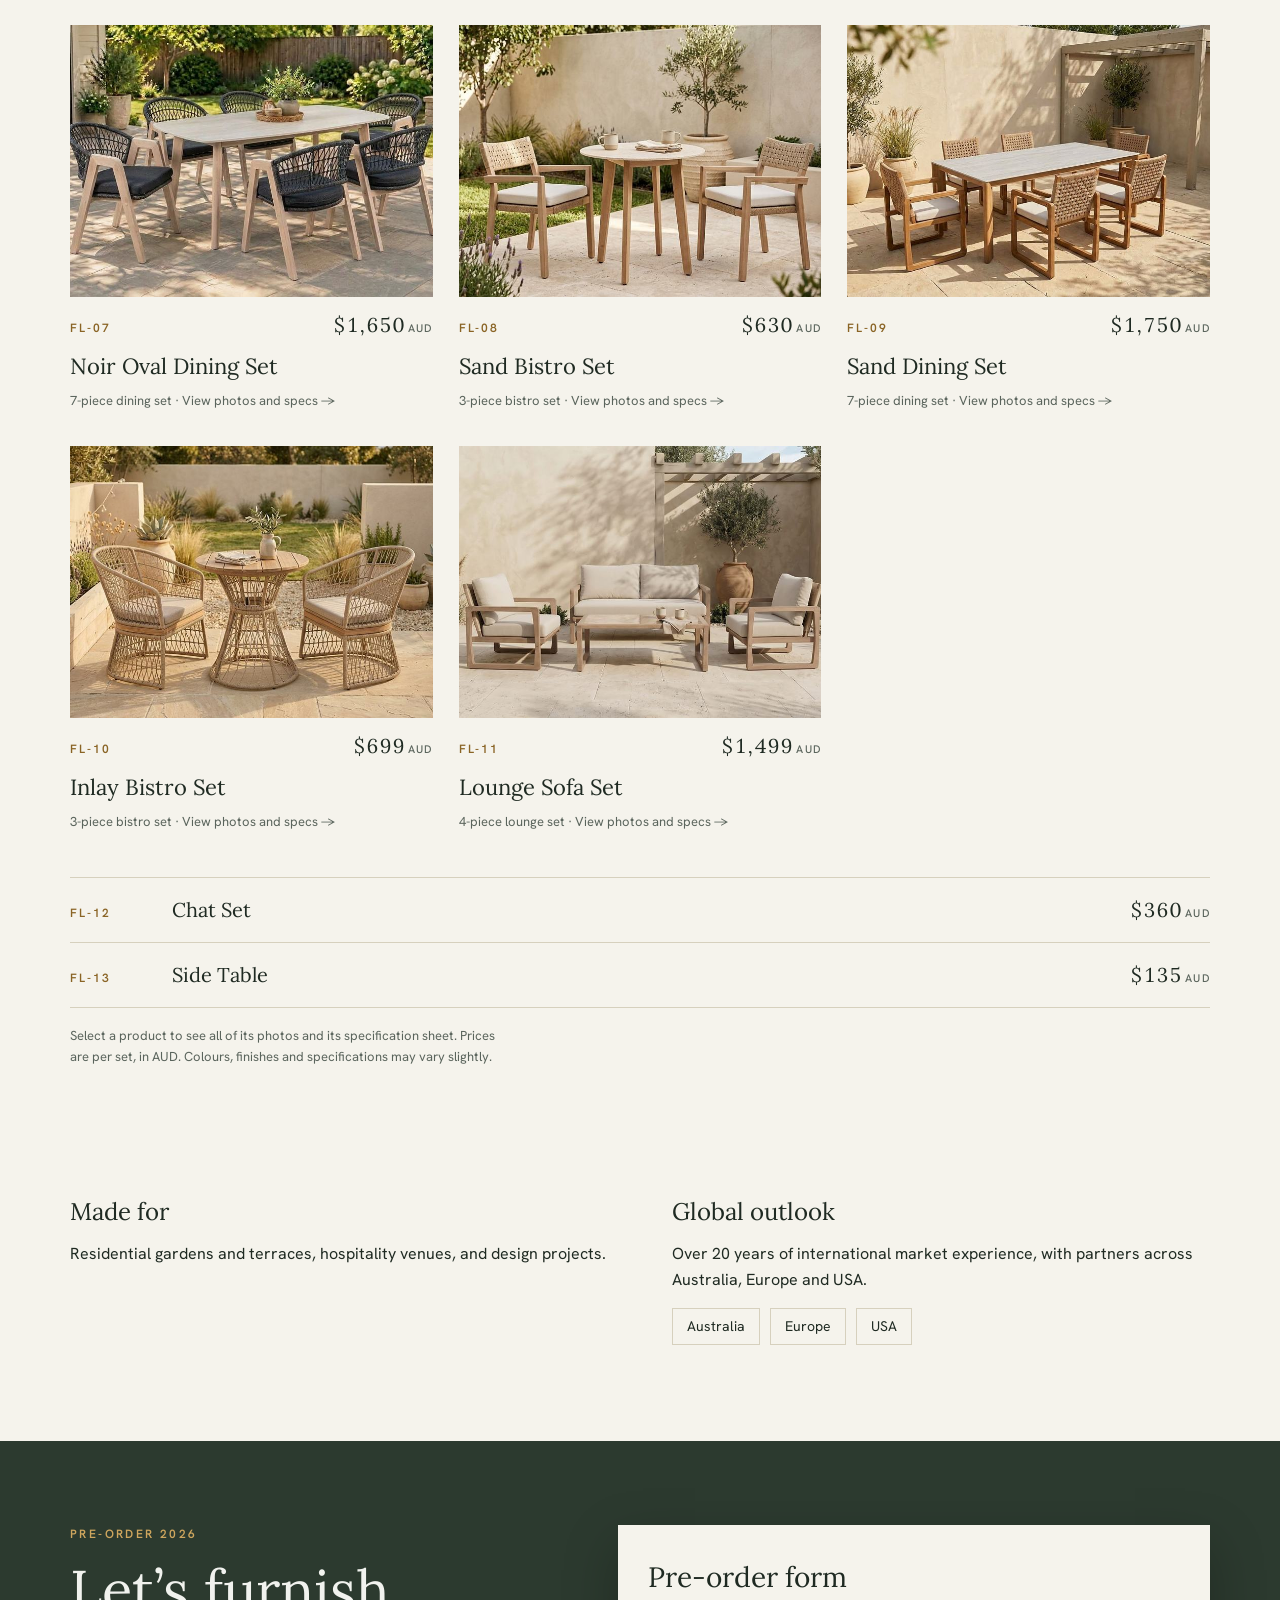
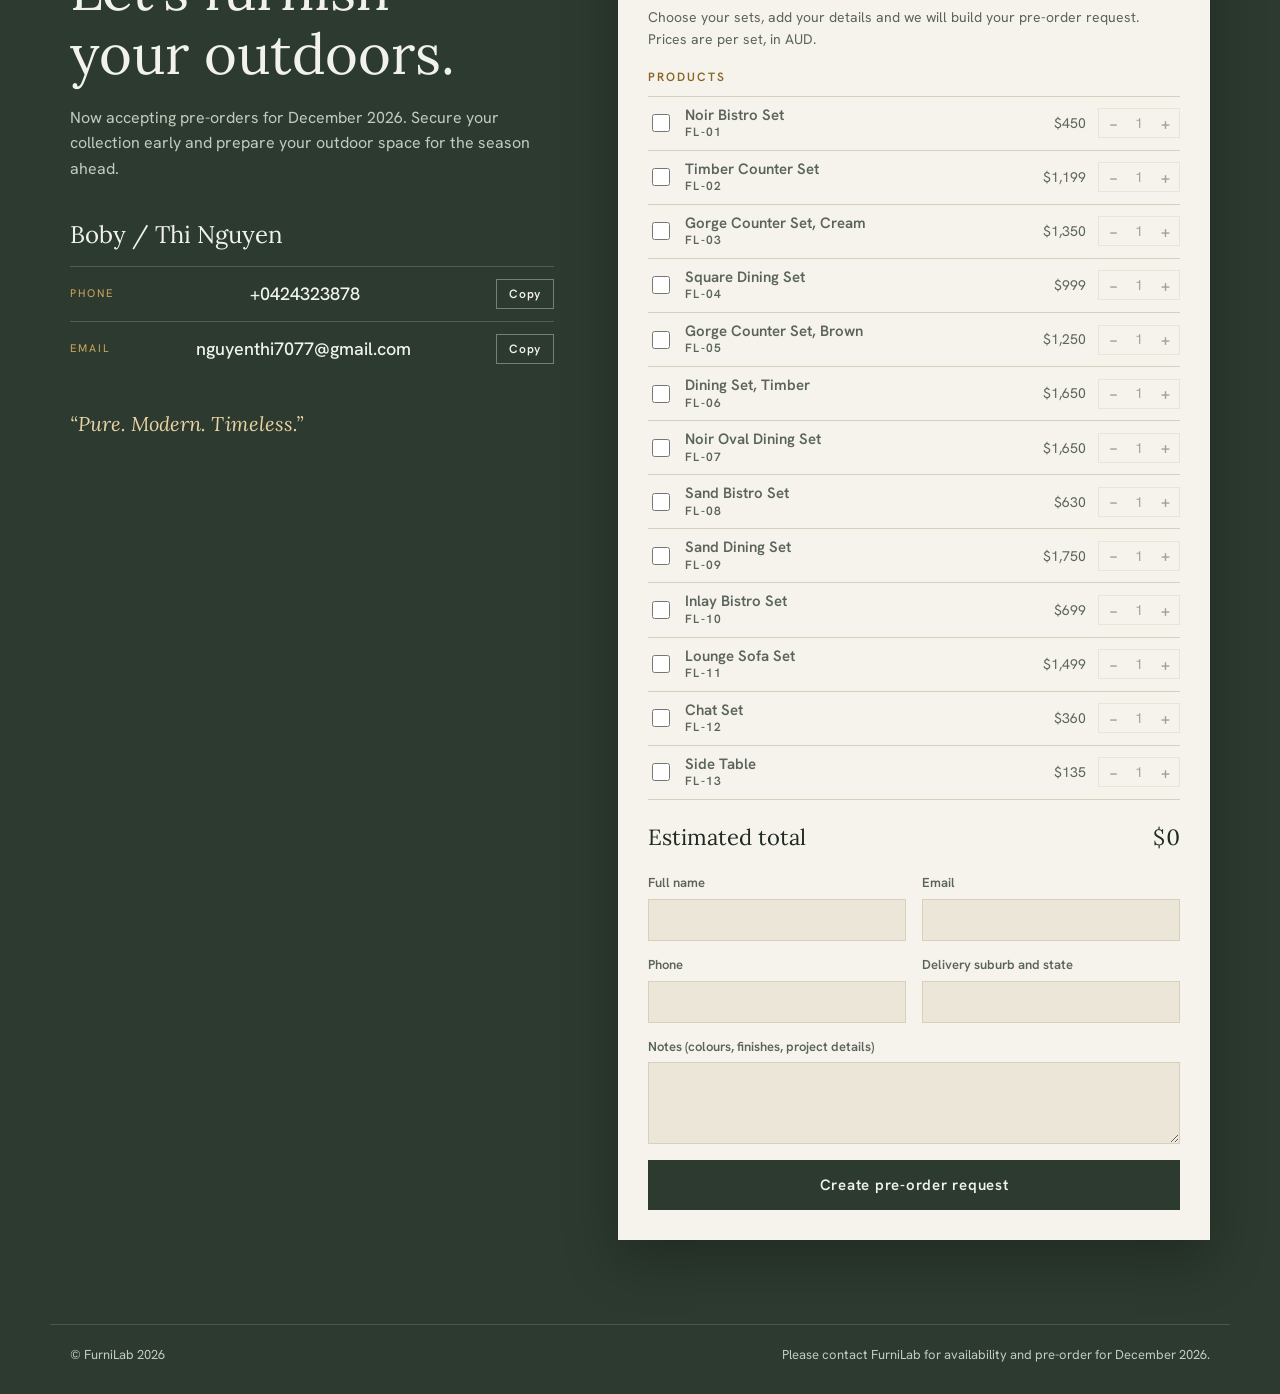
==== commit d39eee49: "Add files via upload" ====
--- a/furnilab-site/index.html
+++ b/furnilab-site/index.html
@@ -185,7 +185,7 @@
 <section class="hero" id="top">
   <div class="wrap">
     <h1>FurniLab</h1>
-    <p class="tag">&ldquo;Where Materials Become Art&rdquo;</p>
+    <p class="tag">&ldquo;Pure. Modern. Timeless.&rdquo;</p>
     <p class="sub">Outdoor furniture &middot; Designed. Developed. Manufactured by us.</p>
   </div>
 </section>
@@ -253,7 +253,7 @@
       <div class="line"><span>Phone</span><b>+0424323878</b><button class="copy" type="button" data-copy="+0424323878">Copy</button></div>
       <div class="line"><span>Email</span><b>nguyenthi7077@gmail.com</b><button class="copy" type="button" data-copy="nguyenthi7077@gmail.com">Copy</button></div>
     </div>
-    <p class="quote">&ldquo;Where Materials Become Art&rdquo;</p>
+    <p class="quote">&ldquo;Pure. Modern. Timeless.&rdquo;</p>
   </div>
   <form class="po" id="preorder" novalidate>
     <h3>Pre-order form</h3>
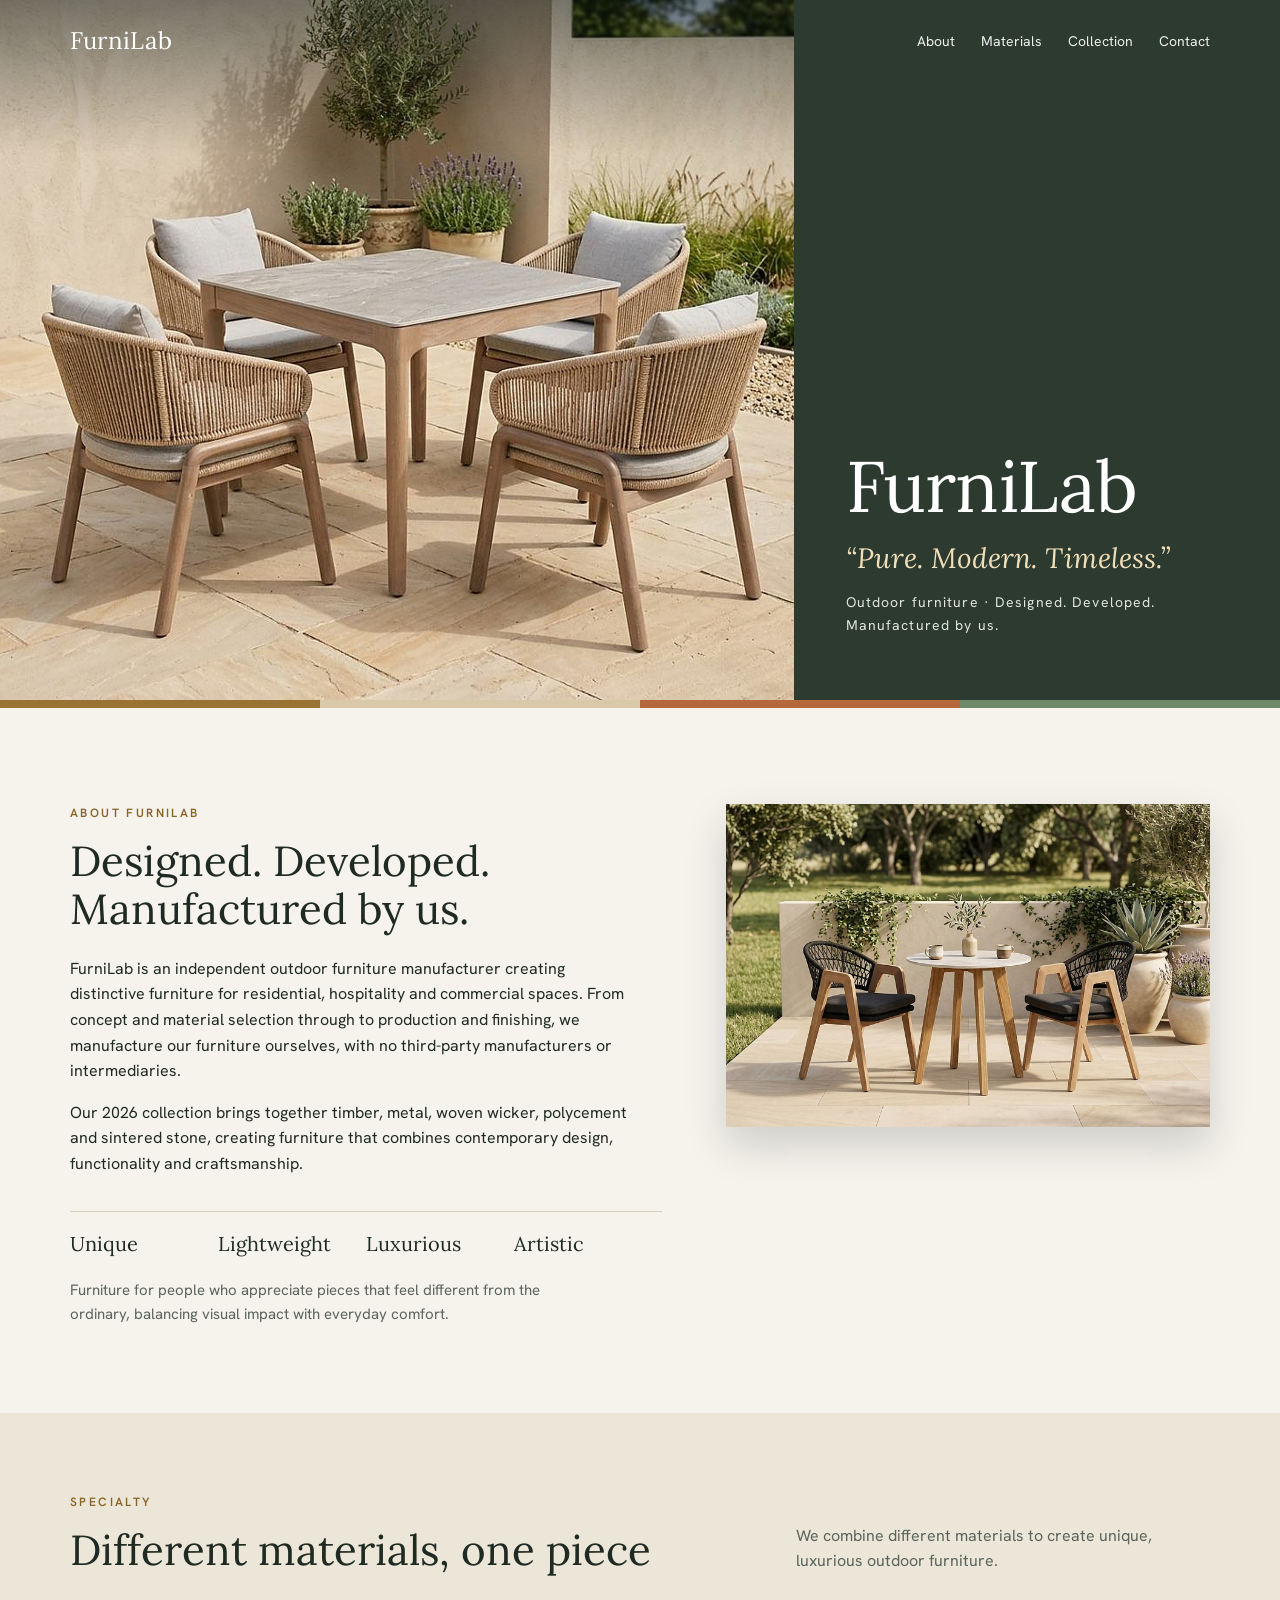
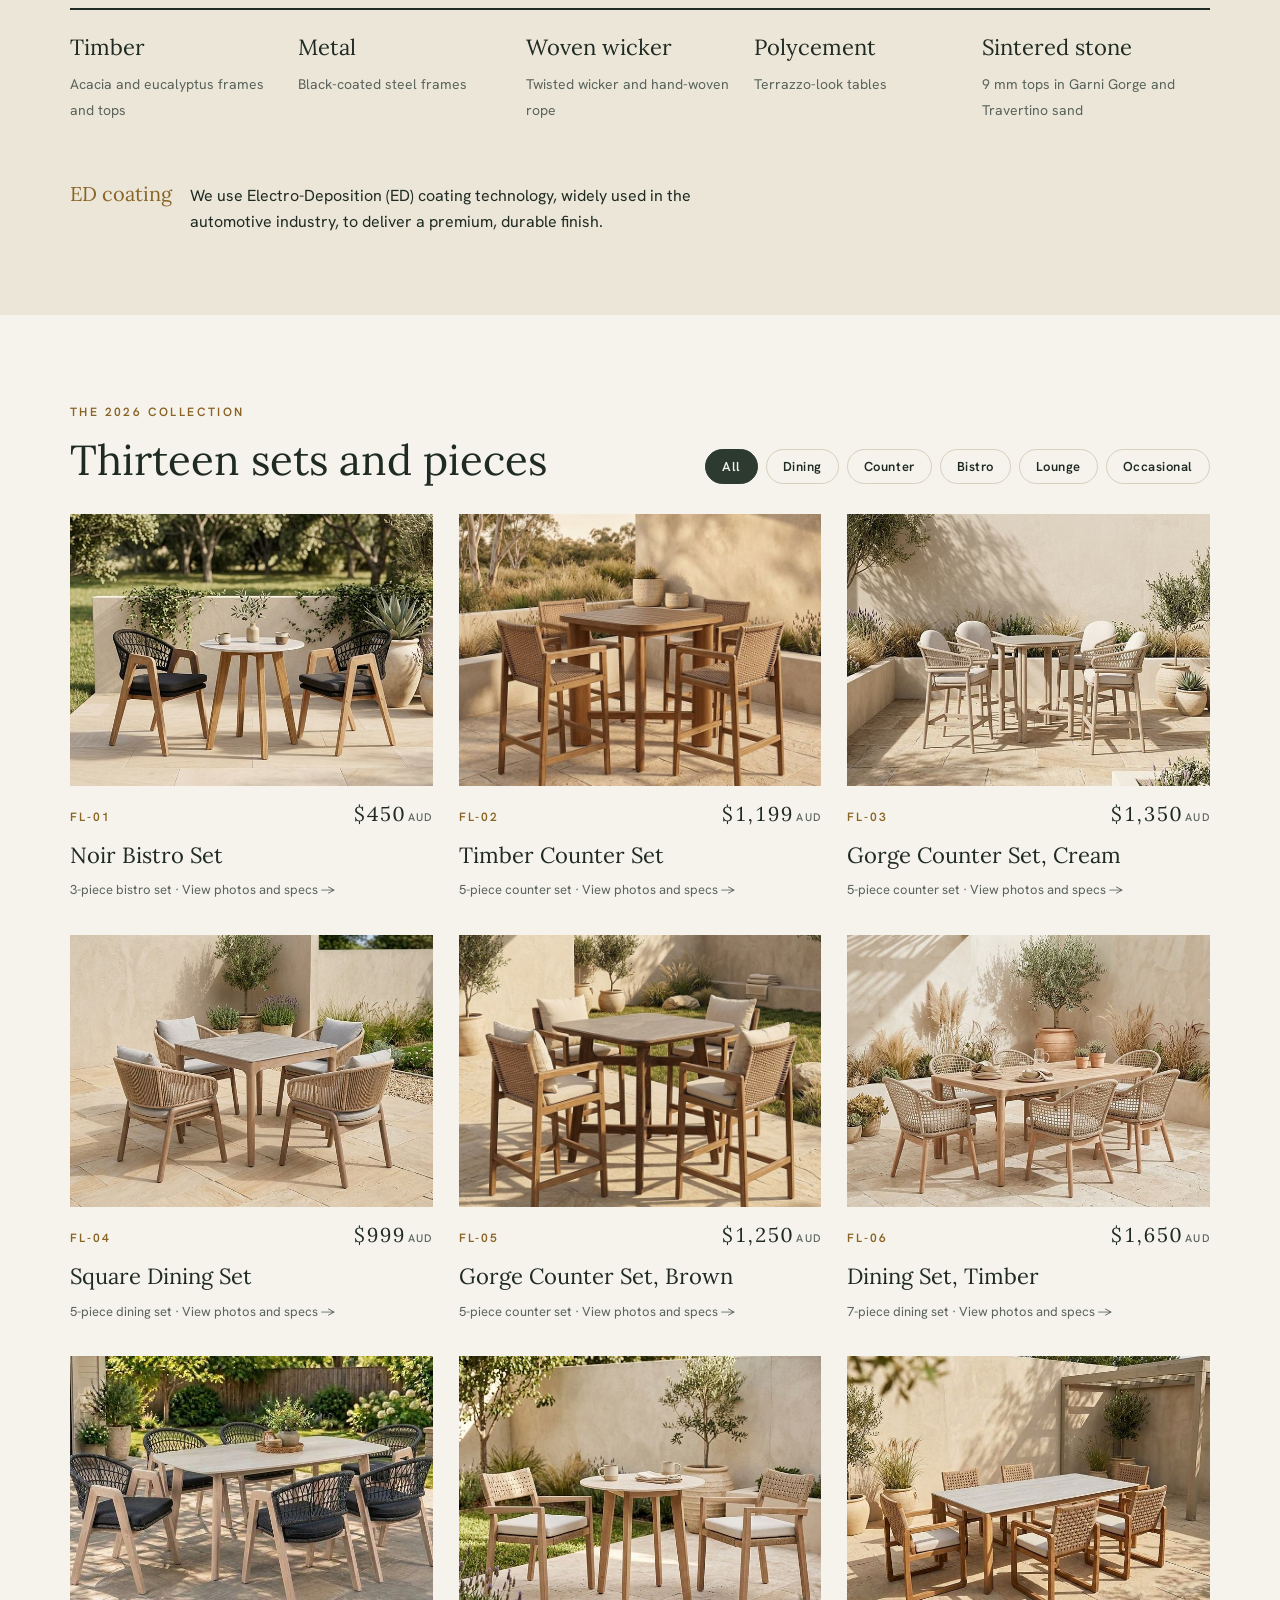
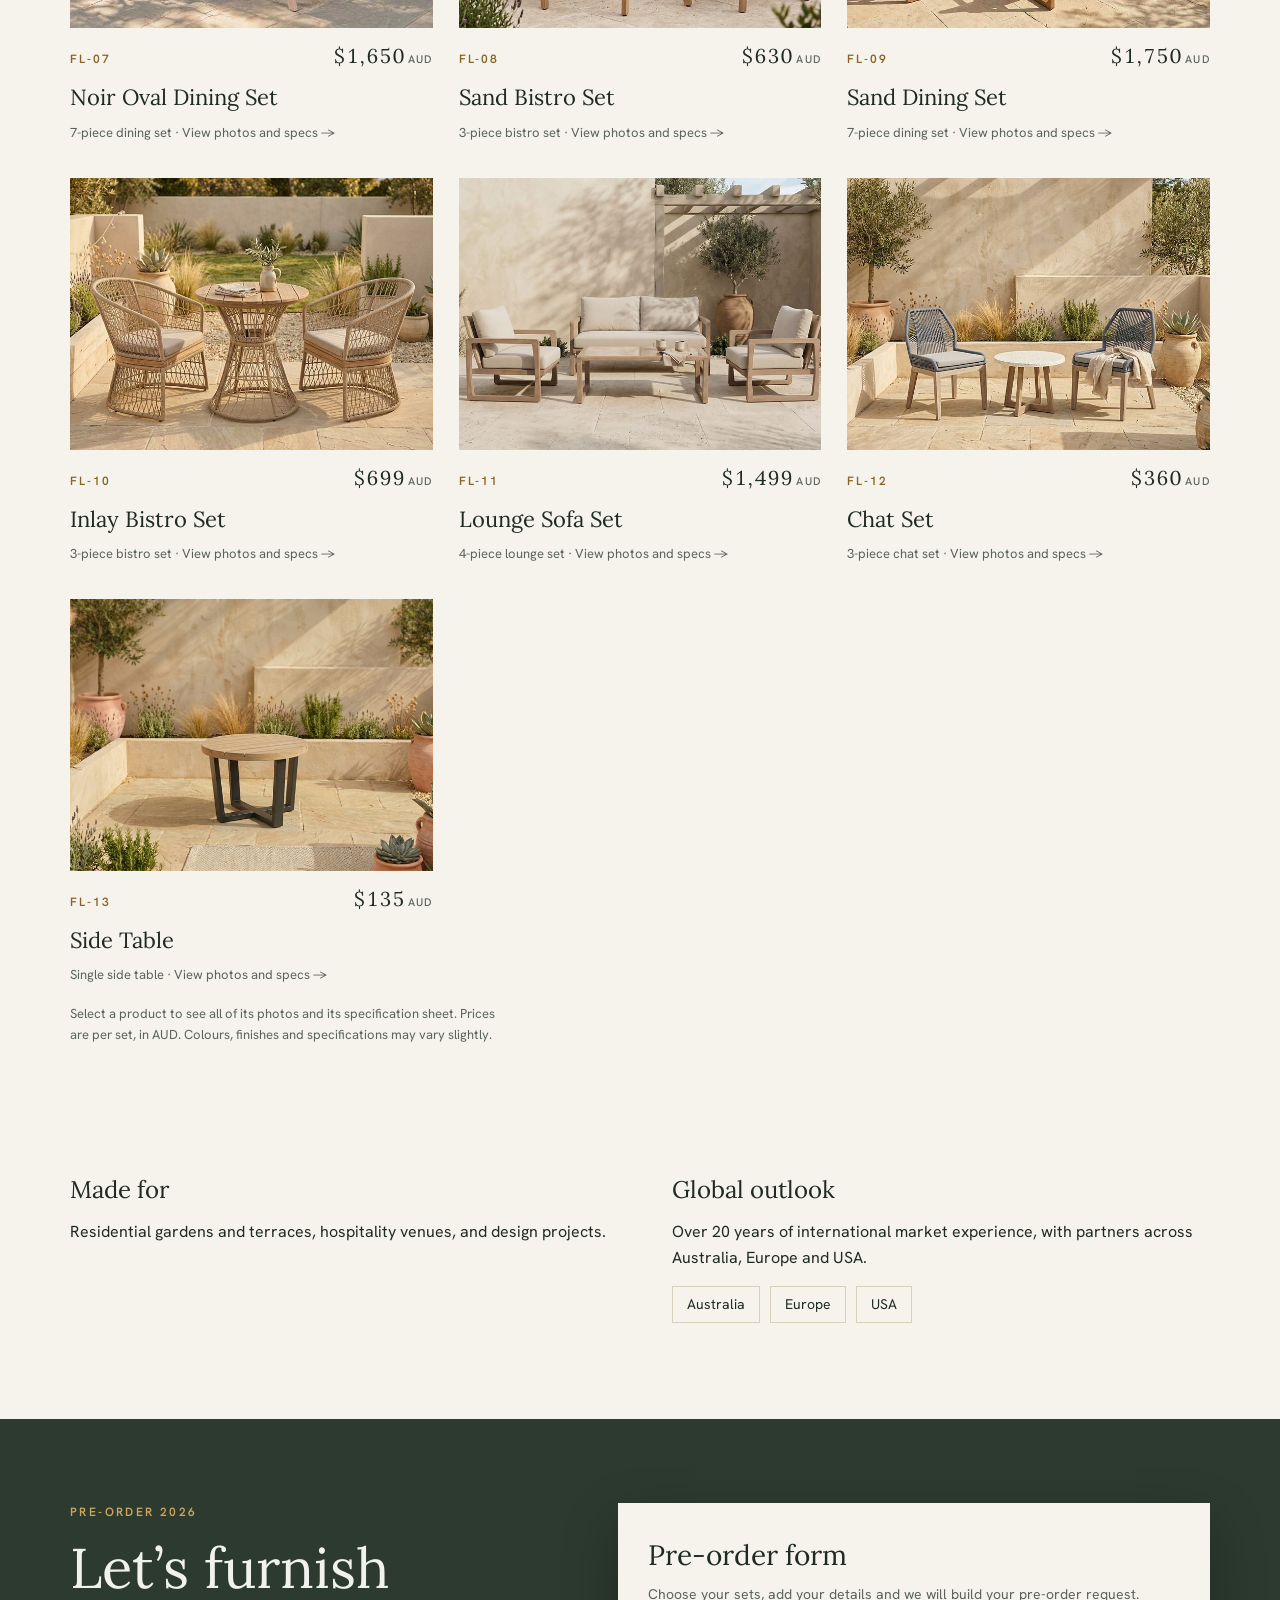
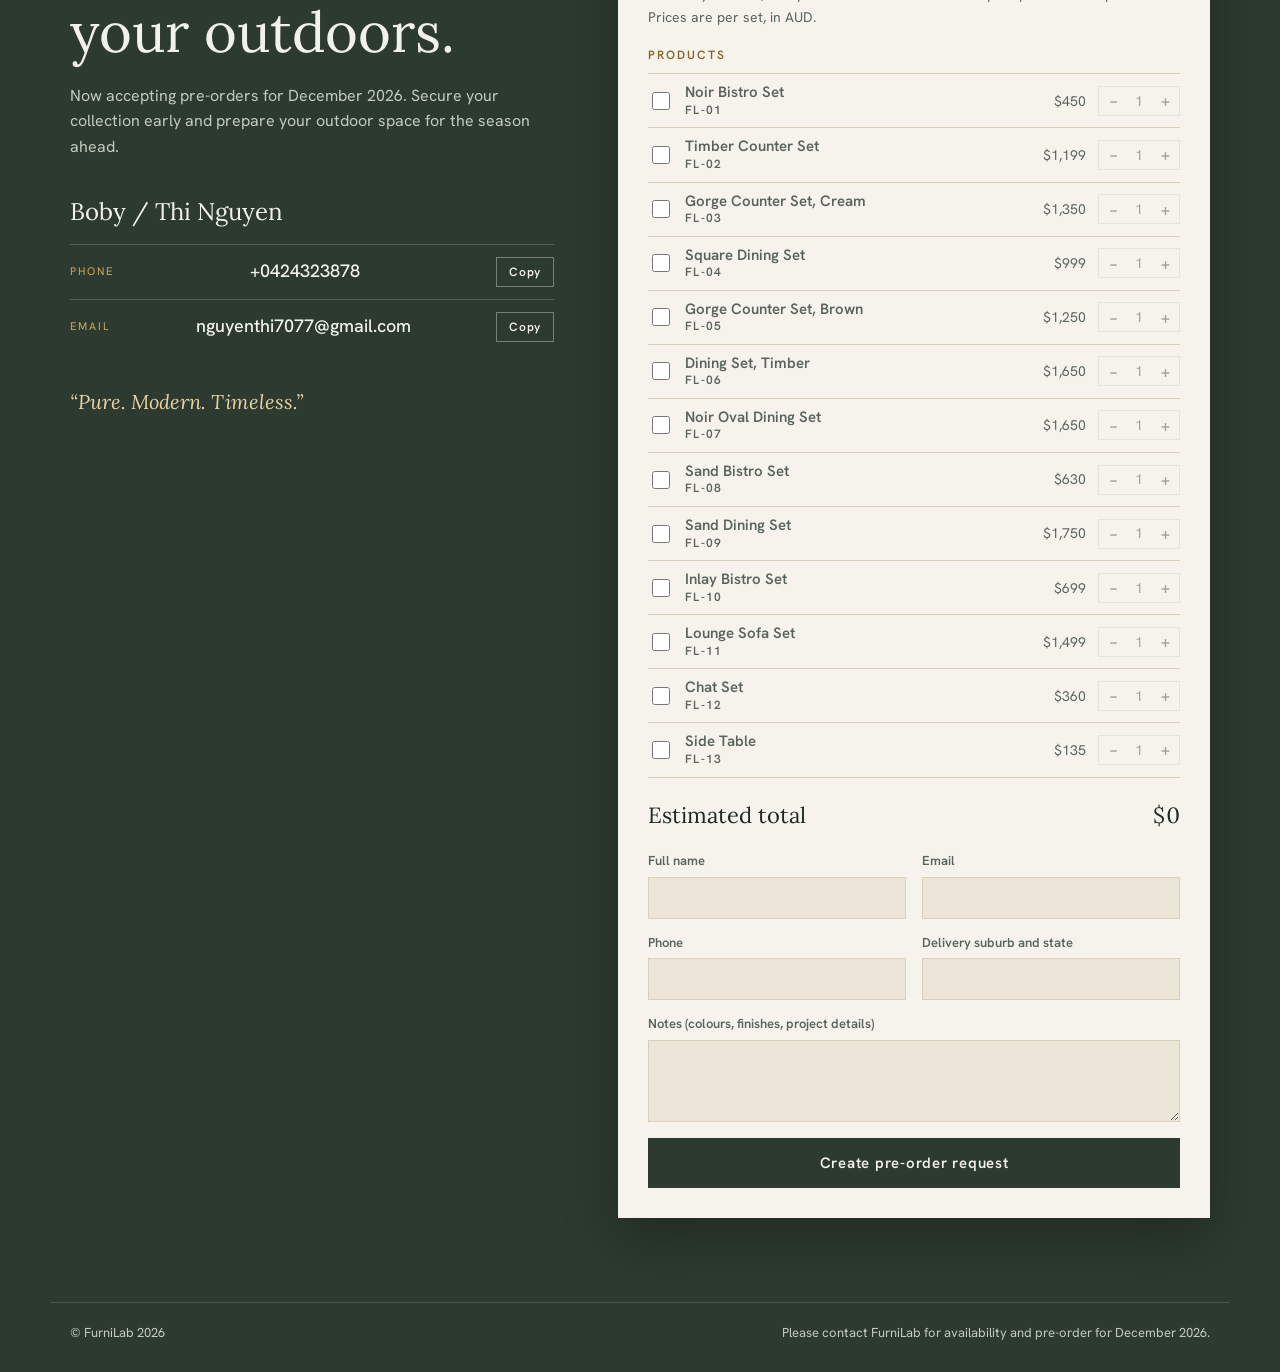
==== commit 86438bac: "Add files via upload" ====
--- a/furnilab-site/index.html
+++ b/furnilab-site/index.html
@@ -59,7 +59,7 @@
 .about{padding-block:96px 72px}
 .about .grid{display:grid;grid-template-columns:1.1fr .9fr;gap:64px;align-items:start}
 .about h2{margin-bottom:22px}
-.about .photo{aspect-ratio:4/5;object-fit:cover;width:100%;box-shadow:0 18px 40px rgba(0,0,0,.16)}
+.about .photo{aspect-ratio:3/2;object-fit:cover;width:100%;height:auto;box-shadow:0 18px 40px rgba(0,0,0,.16)}
 .pillars{display:grid;grid-template-columns:repeat(4,1fr);gap:0;margin-top:34px;border-top:1px solid var(--line)}
 .pillars div{padding:16px 14px 0 0;font-family:var(--display);font-size:20px}
 .pillars small{display:block;font-family:var(--body);font-size:13px;color:var(--muted);margin-top:4px;line-height:1.45}
@@ -202,7 +202,7 @@
     </div>
     <p style="margin-top:18px;color:var(--muted);font-size:15px">Furniture for people who appreciate pieces that feel different from the ordinary, balancing visual impact with everyday comfort.</p>
   </div>
-  <img class="photo" src="img/about.jpg" alt="A round timber and steel table in a sunlit courtyard with olive trees and terracotta pots" width="1200" height="805" loading="lazy">
+  <img class="photo" src="img/fl01-life.jpg" alt="The Noir Bistro Set, a round timber table with two black-cushioned armchairs, in a sunlit garden" width="1600" height="1065" loading="lazy">
 </div></section>
 
 <section class="materials" id="materials"><div class="wrap">
@@ -233,7 +233,6 @@
     </div>
   </div>
   <div class="cards" id="cards"></div>
-  <div class="occ" id="occ"></div>
   <p class="note">Select a product to see all of its photos and its specification sheet. Prices are per set, in AUD. Colours, finishes and specifications may vary slightly.</p>
 </div></section>
 
@@ -280,28 +279,19 @@
 <footer><div class="wrap"><span>&copy; FurniLab 2026</span><span>Please contact FurniLab for availability and pre-order for December 2026.</span></div></footer>
 
 <script>
-var ITEMS=[["FL-01", "Noir Bistro Set", 450, "bistro", "img/fl01-card.jpg", "3-piece bistro set", "fl-01.html"], ["FL-02", "Timber Counter Set", 1199, "counter", "img/fl02-card.jpg", "5-piece counter set", "fl-02.html"], ["FL-03", "Gorge Counter Set, Cream", 1350, "counter", "img/fl03-card.jpg", "5-piece counter set", "fl-03.html"], ["FL-04", "Square Dining Set", 999, "dining", "img/fl04-card.jpg", "5-piece dining set", "fl-04.html"], ["FL-05", "Gorge Counter Set, Brown", 1250, "counter", "img/fl05-card.jpg", "5-piece counter set", "fl-05.html"], ["FL-06", "Dining Set, Timber", 1650, "dining", "img/fl06-card.jpg", "7-piece dining set", "fl-06.html"], ["FL-07", "Noir Oval Dining Set", 1650, "dining", "img/fl07-card.jpg", "7-piece dining set", "fl-07.html"], ["FL-08", "Sand Bistro Set", 630, "bistro", "img/fl08-card.jpg", "3-piece bistro set", "fl-08.html"], ["FL-09", "Sand Dining Set", 1750, "dining", "img/fl09-card.jpg", "7-piece dining set", "fl-09.html"], ["FL-10", "Inlay Bistro Set", 699, "bistro", "img/fl10-card.jpg", "3-piece bistro set", "fl-10.html"], ["FL-11", "Lounge Sofa Set", 1499, "lounge", "img/fl11-card.jpg", "4-piece lounge set", "fl-11.html"]];
-var OCC=[["FL-12", "Chat Set", 360, "fl-12.html"], ["FL-13", "Side Table", 135, "fl-13.html"]];
+var ITEMS=[["FL-01", "Noir Bistro Set", 450, "bistro", "img/fl01-card.jpg", "3-piece bistro set", "fl-01.html"], ["FL-02", "Timber Counter Set", 1199, "counter", "img/fl02-card.jpg", "5-piece counter set", "fl-02.html"], ["FL-03", "Gorge Counter Set, Cream", 1350, "counter", "img/fl03-card.jpg", "5-piece counter set", "fl-03.html"], ["FL-04", "Square Dining Set", 999, "dining", "img/fl04-card.jpg", "5-piece dining set", "fl-04.html"], ["FL-05", "Gorge Counter Set, Brown", 1250, "counter", "img/fl05-card.jpg", "5-piece counter set", "fl-05.html"], ["FL-06", "Dining Set, Timber", 1650, "dining", "img/fl06-card.jpg", "7-piece dining set", "fl-06.html"], ["FL-07", "Noir Oval Dining Set", 1650, "dining", "img/fl07-card.jpg", "7-piece dining set", "fl-07.html"], ["FL-08", "Sand Bistro Set", 630, "bistro", "img/fl08-card.jpg", "3-piece bistro set", "fl-08.html"], ["FL-09", "Sand Dining Set", 1750, "dining", "img/fl09-card.jpg", "7-piece dining set", "fl-09.html"], ["FL-10", "Inlay Bistro Set", 699, "bistro", "img/fl10-card.jpg", "3-piece bistro set", "fl-10.html"], ["FL-11", "Lounge Sofa Set", 1499, "lounge", "img/fl11-card.jpg", "4-piece lounge set", "fl-11.html"], ["FL-12", "Chat Set", 360, "occasional", "img/fl12-card.jpg", "3-piece chat set", "fl-12.html"], ["FL-13", "Side Table", 135, "occasional", "img/fl13-card.jpg", "Single side table", "fl-13.html"]];
 function fmt(n){return "$"+n.toLocaleString("en-AU")}
-var cards=document.getElementById("cards"),occ=document.getElementById("occ");
+var cards=document.getElementById("cards");
 ITEMS.forEach(function(it){
   var a=document.createElement("a");a.className="card";a.href=it[6];a.dataset.cat=it[3];
   a.innerHTML='<div class="ph"><img src="'+it[4]+'" alt="'+it[1]+' on an outdoor terrace" loading="lazy"></div><div class="row"><span class="code">'+it[0]+'</span><span class="price">'+fmt(it[2])+'<small>AUD</small></span></div><h3>'+it[1]+'</h3><span class="more">'+it[5]+' &middot; View photos and specs &rarr;</span>';
   cards.appendChild(a);
-});
-OCC.forEach(function(o){
-  var r=document.createElement("a");r.className="r";r.href=o[3];r.dataset.cat="occasional";
-  r.innerHTML='<span class="code">'+o[0]+'</span><h3 style="font-size:20px">'+o[1]+'</h3><span class="price">'+fmt(o[2])+'<small>AUD</small></span>';
-  occ.appendChild(r);
 });
 var chips=document.querySelectorAll(".chip");
 chips.forEach(function(c){c.addEventListener("click",function(){
   var f=c.dataset.f;
   chips.forEach(function(x){x.setAttribute("aria-pressed",x===c?"true":"false")});
   document.querySelectorAll(".card").forEach(function(e){e.hidden=!(f==="all"||e.dataset.cat===f)});
-  document.querySelectorAll(".occ .r").forEach(function(e){e.hidden=!(f==="all"||f==="occasional")});
-  occ.style.display=(f==="all"||f==="occasional")?"":"none";
-  cards.style.display=f==="occasional"?"none":"";
 })});
 document.querySelectorAll(".copy").forEach(function(b){b.addEventListener("click",function(){
   var t=b.dataset.copy,done=function(){var o=b.textContent;b.textContent="Copied";setTimeout(function(){b.textContent=o},1400)};
@@ -312,7 +302,7 @@
 /* Paste your free Web3Forms access key between the quotes to send pre-orders straight to your email */
 var FORM_KEY="16944aca-a116-47bf-840e-485167380115";
 (function(){
-var all=ITEMS.map(function(i){return{code:i[0],name:i[1],price:i[2]}}).concat(OCC.map(function(o){return{code:o[0],name:o[1],price:o[2]}}));
+var all=ITEMS.map(function(i){return{code:i[0],name:i[1],price:i[2]}});
 var box=document.getElementById("poItems"),state={};
 var pre=""; try{pre=localStorage.getItem("fl-pre")||"";localStorage.removeItem("fl-pre")}catch(e){}
 all.forEach(function(p){
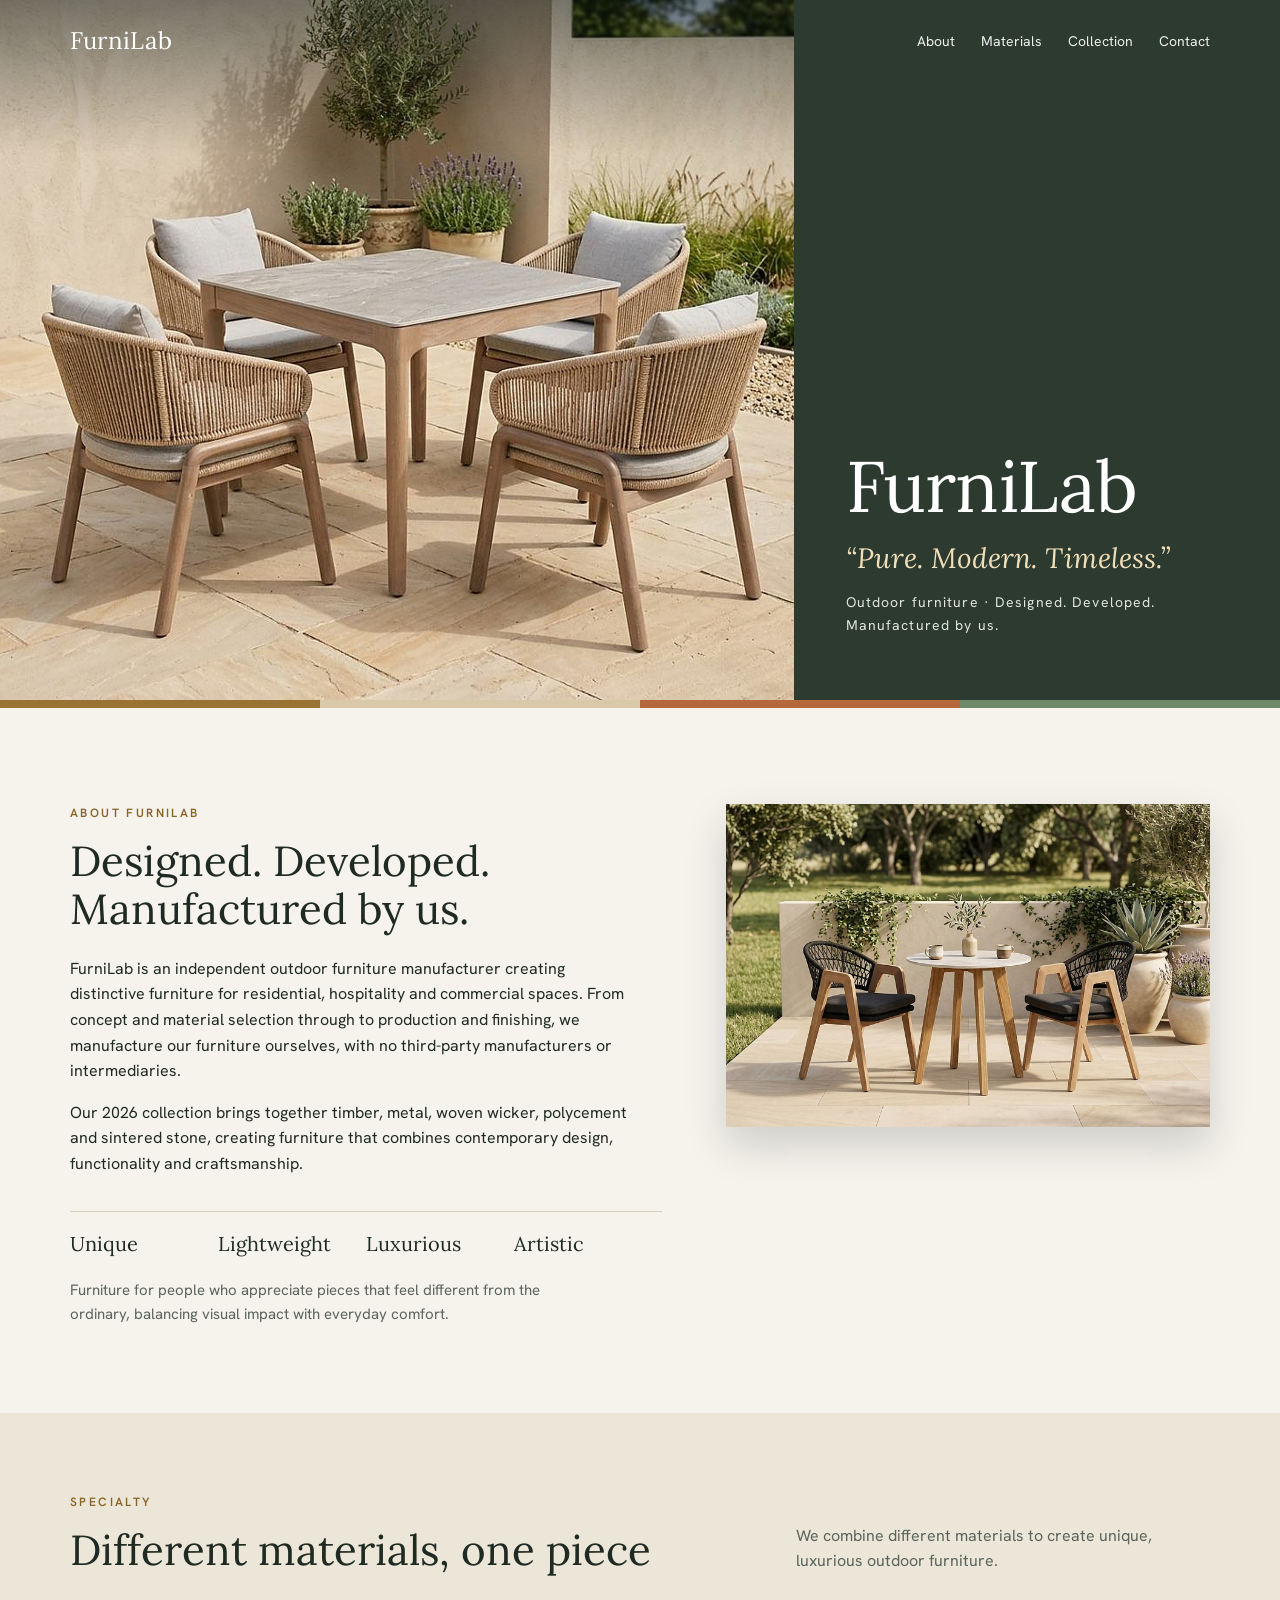
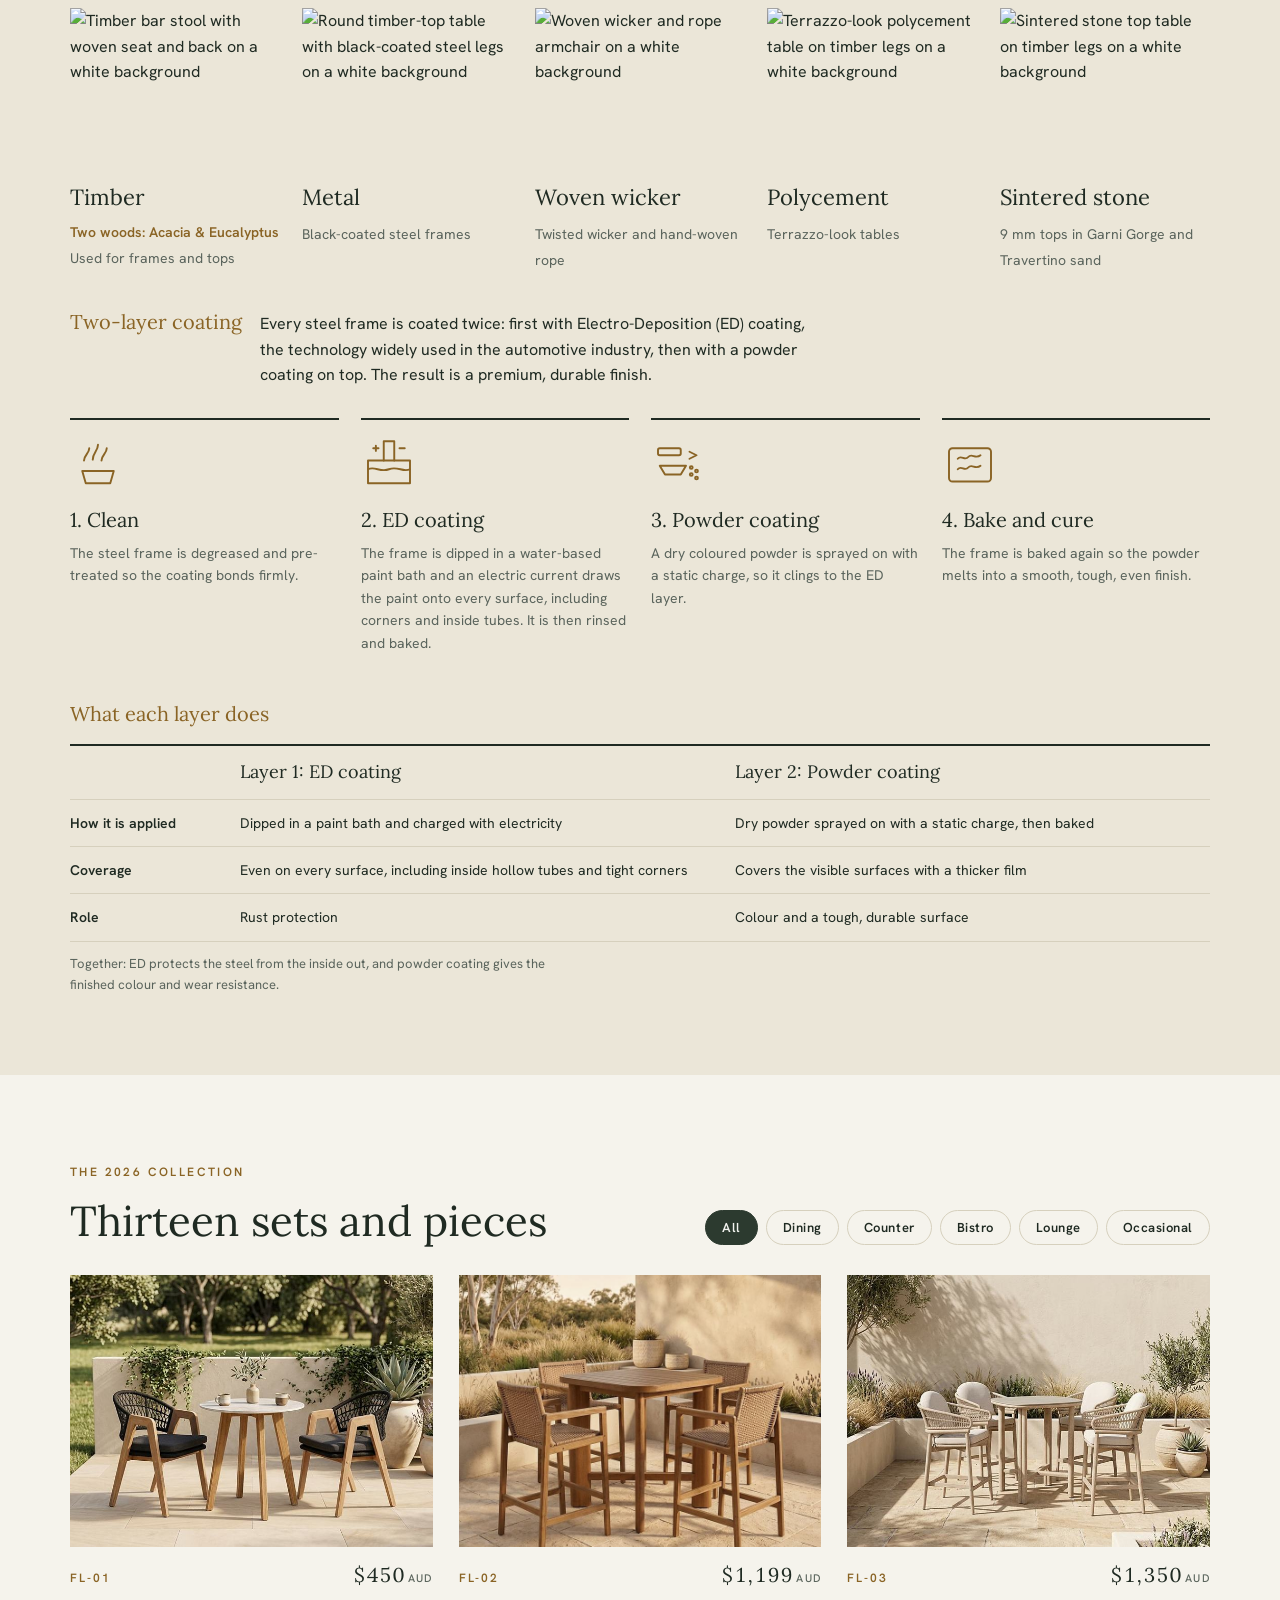
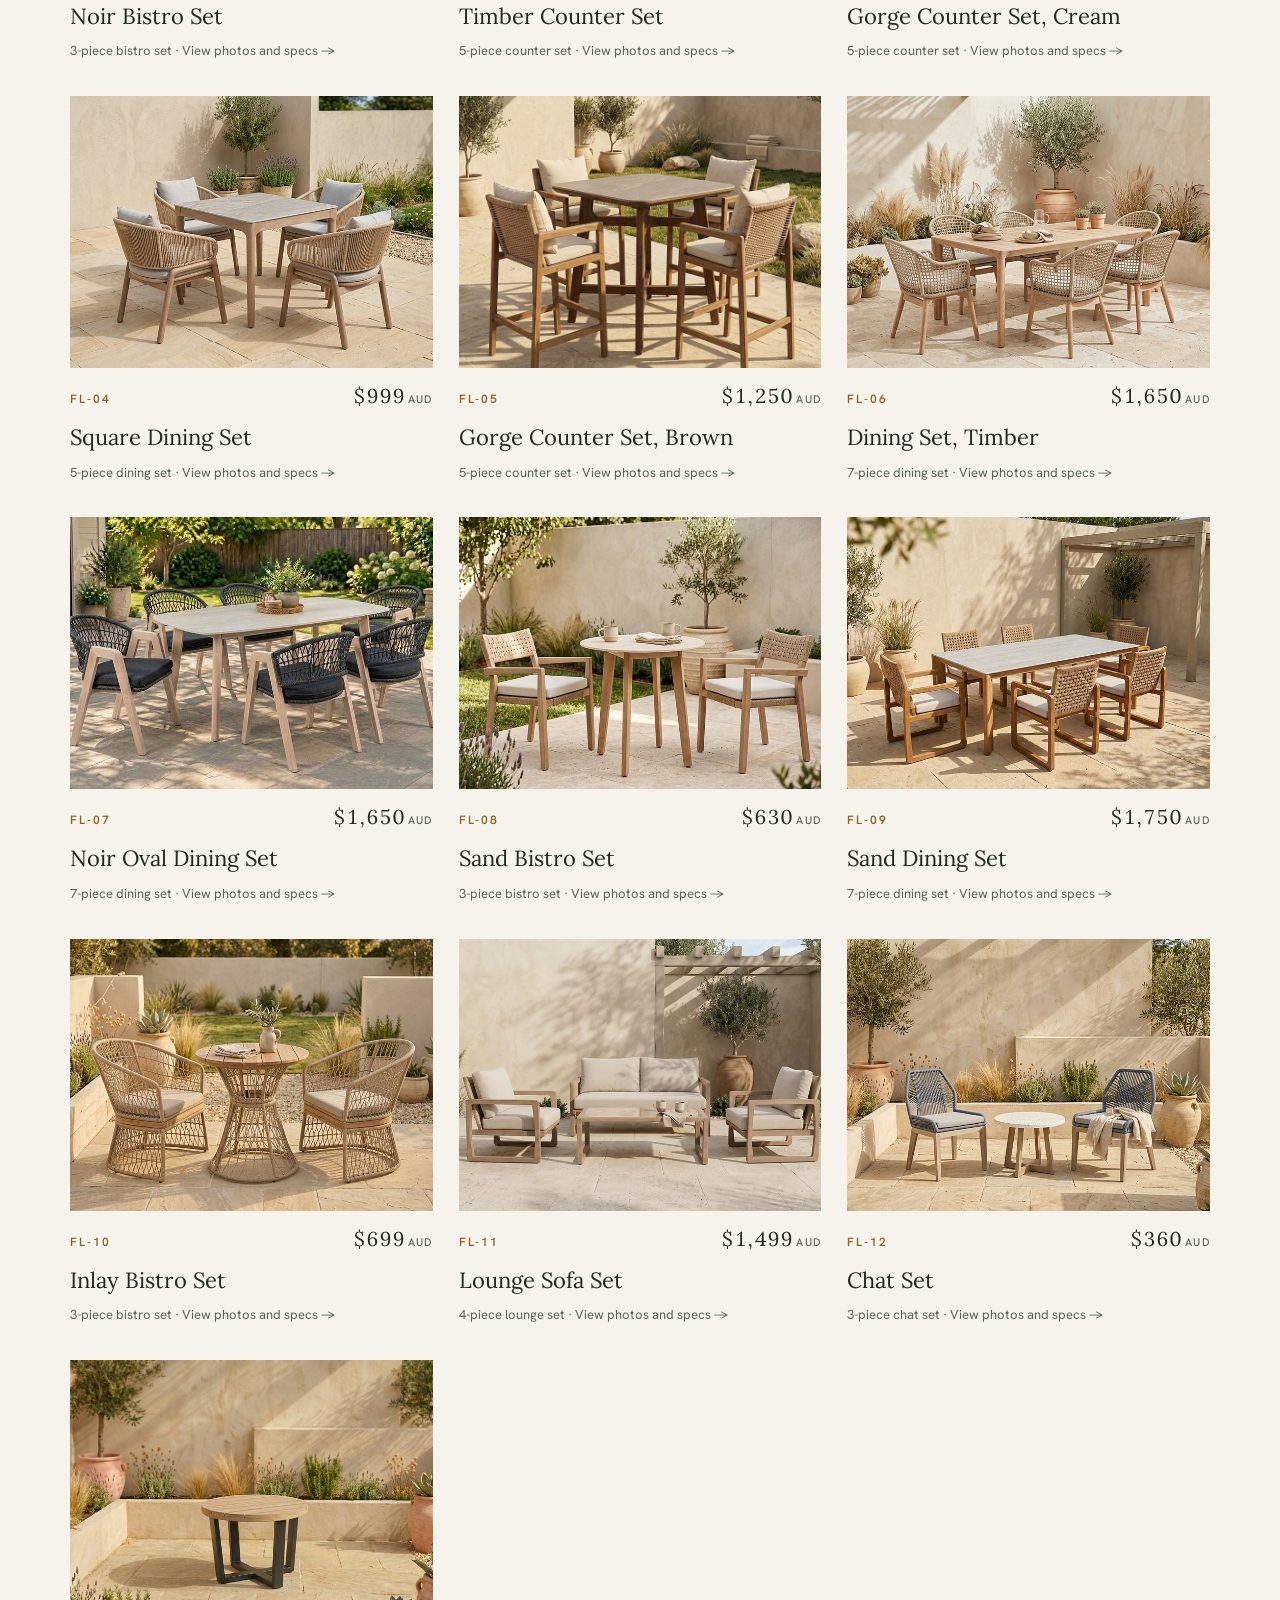
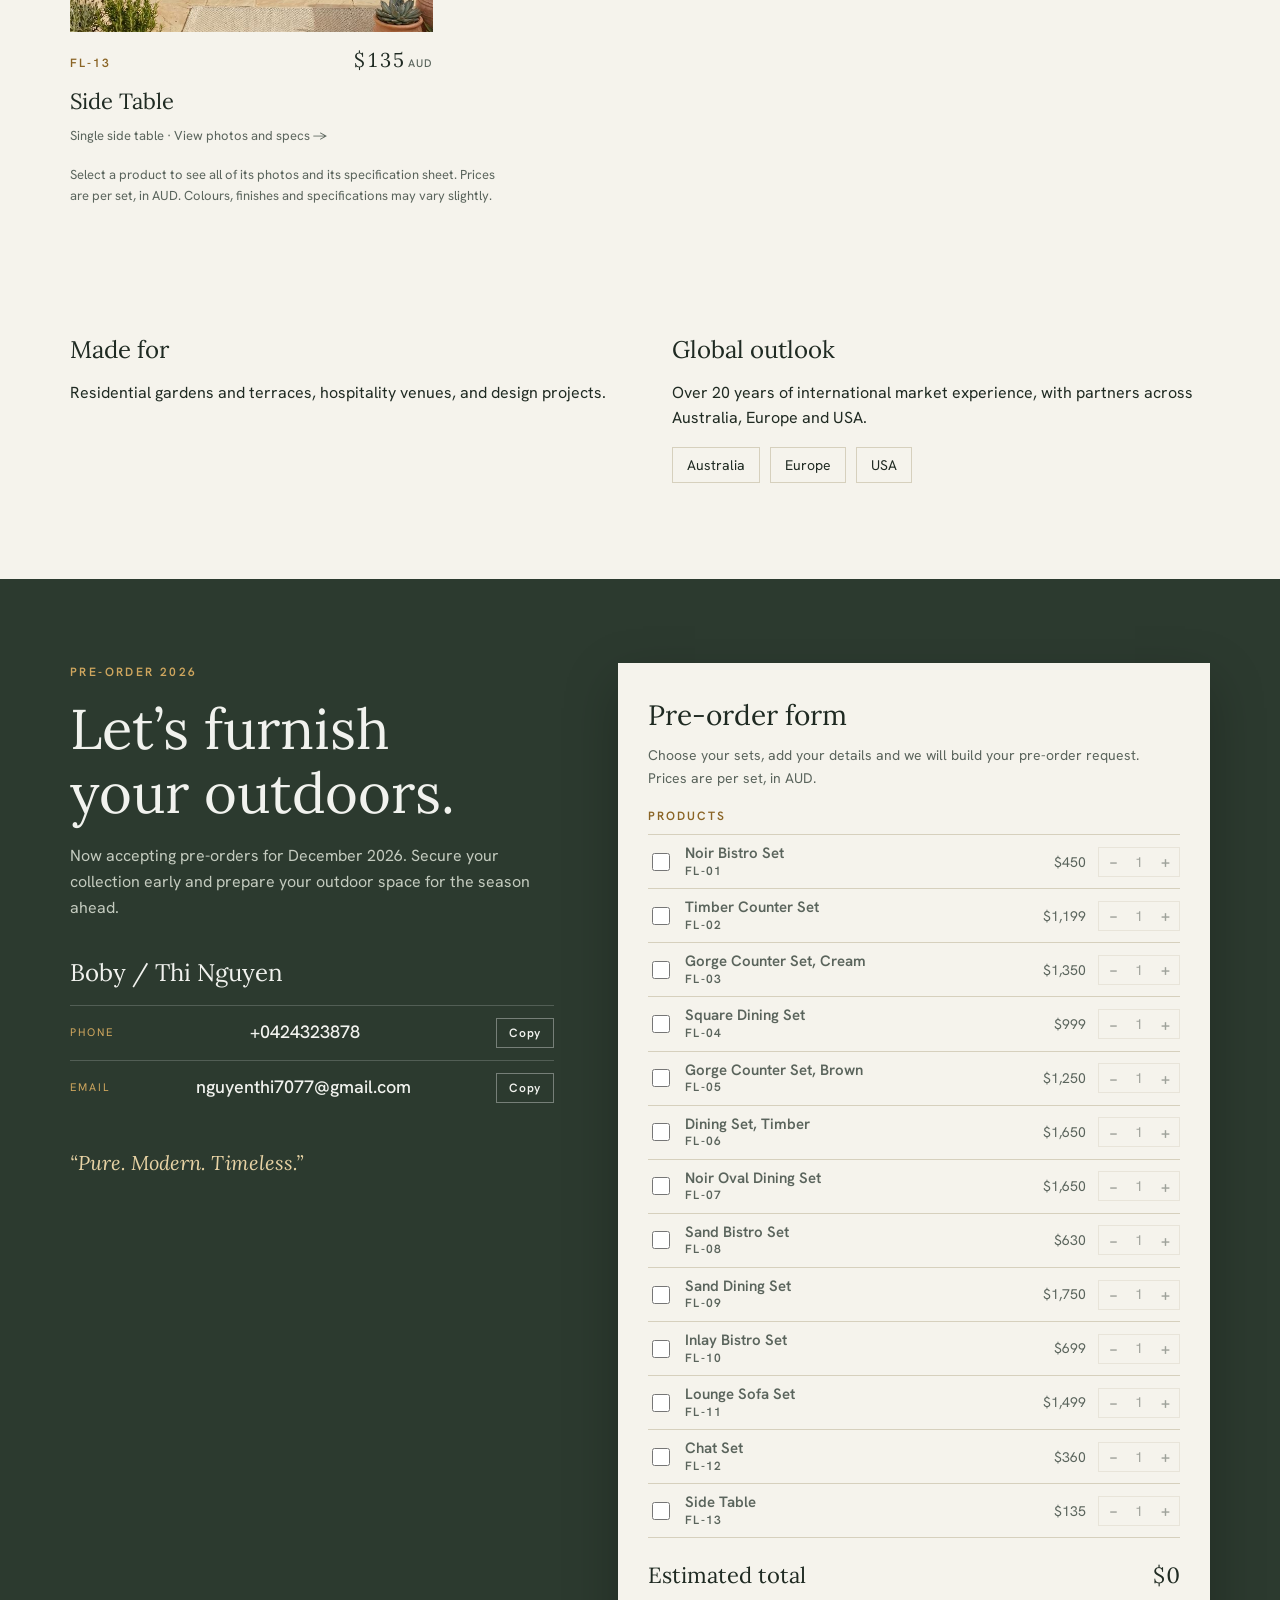
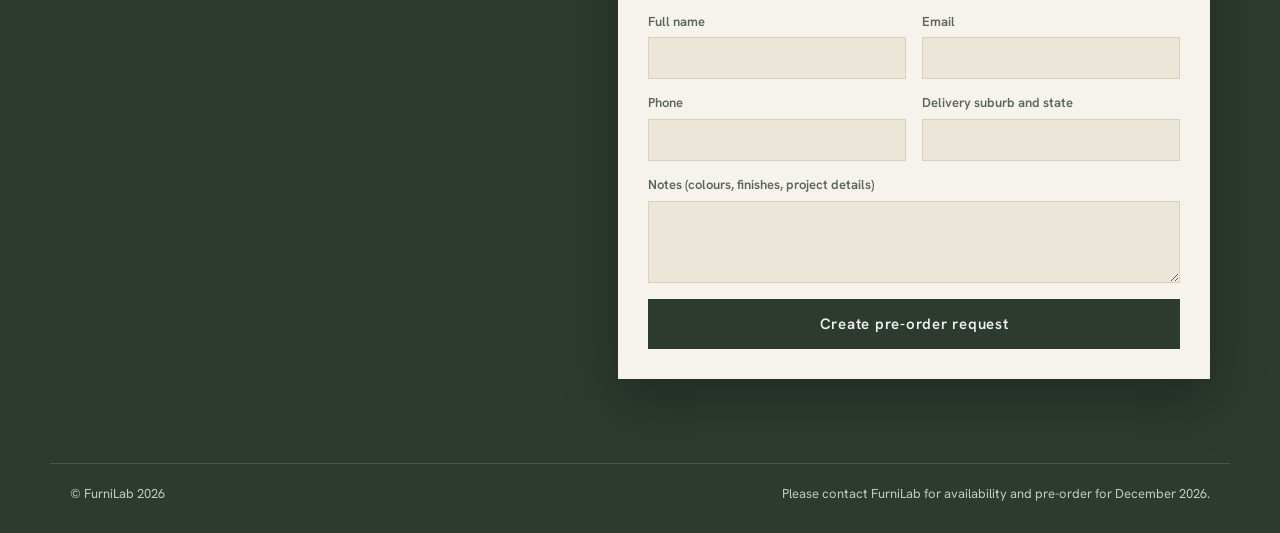
==== commit 5cb66edc: "Add files via upload" ====
--- a/furnilab-site/index.html
+++ b/furnilab-site/index.html
@@ -67,10 +67,23 @@
 /* materials */
 .materials{background:var(--surface);padding-block:80px}
 .materials .head{display:flex;justify-content:space-between;gap:40px;flex-wrap:wrap;align-items:end;margin-bottom:34px}
-.mat-list{display:grid;grid-template-columns:repeat(5,1fr);gap:0;border-top:2px solid var(--ink)}
-.mat-list div{padding:20px 18px 22px 0}
+.mat-list{display:grid;grid-template-columns:repeat(5,1fr);gap:22px}
+.mat-list div{padding:0}
+.mat-list img{display:block;width:100%;height:auto;aspect-ratio:4/3;object-fit:cover;margin-bottom:14px}
 .mat-list b{display:block;font-family:var(--display);font-weight:400;font-size:22px;margin-bottom:6px}
 .mat-list span{font-size:14px;color:var(--muted)}
+.mat-list .wood strong{display:block;color:var(--accent);font-weight:600;margin-bottom:2px}
+.ed-steps{list-style:none;margin:30px 0 0;padding:0;display:grid;grid-template-columns:repeat(4,1fr);gap:22px;counter-reset:n}
+.ed-steps li{display:flex;flex-direction:column;gap:6px;color:var(--accent);border-top:2px solid var(--ink);padding-top:16px}
+.ed-steps b{font-family:var(--display);font-weight:400;font-size:20px;color:var(--ink);margin-top:6px}
+.ed-steps span{font-size:14px;color:var(--muted)}
+.cmp{margin-top:44px}
+.cmp h3{font-size:20px;color:var(--accent);margin-bottom:14px}
+.cmp-r{display:grid;grid-template-columns:150px 1fr 1fr;gap:20px;padding:12px 0;border-top:1px solid var(--line);font-size:14px}
+.cmp-r:last-child{border-bottom:1px solid var(--line)}
+.cmp-r span:first-child{font-weight:600}
+.cmp-h{font-family:var(--display);font-size:18px;border-top:2px solid var(--ink)}
+.cmp-note{font-size:13px;color:var(--muted);margin:12px 0 0;max-width:70ch}
 .ed{margin-top:34px;display:grid;grid-template-columns:auto 1fr;gap:18px;align-items:baseline;max-width:820px}
 .ed h3{font-size:20px;color:var(--accent)}
 .ed p{margin:0}
@@ -125,6 +138,7 @@
   .about .grid,.reach .grid{grid-template-columns:1fr;gap:36px}
   .about .photo{aspect-ratio:4/3}
   .mat-list{grid-template-columns:repeat(2,1fr)}
+  .ed-steps{grid-template-columns:repeat(2,1fr)}
   .cards{grid-template-columns:repeat(2,1fr)}
   .pillars{grid-template-columns:repeat(2,1fr);row-gap:10px}
 }
@@ -135,6 +149,12 @@
   .cards{grid-template-columns:1fr}
   .about{padding-block:64px 48px}
   .ed{grid-template-columns:1fr;gap:6px}
+  .ed-steps{grid-template-columns:1fr}
+  .cmp-r{grid-template-columns:1fr;gap:4px}
+  .cmp-h{display:none}
+  .cmp-r span:nth-child(2)::before{content:"ED coating: ";font-weight:600}
+  .cmp-r span:nth-child(3)::before{content:"Powder coating: ";font-weight:600}
+  .cmp-h span::before{content:none!important}
   .occ .r{grid-template-columns:70px 1fr auto}
 }
 @media (prefers-reduced-motion:reduce){html{scroll-behavior:auto}.card img{transition:none}}
@@ -211,13 +231,32 @@
     <p style="max-width:46ch;margin:0;color:var(--muted)">We combine different materials to create unique, luxurious outdoor furniture.</p>
   </div>
   <div class="mat-list">
-    <div><b>Timber</b><span>Acacia and eucalyptus frames and tops</span></div>
-    <div><b>Metal</b><span>Black-coated steel frames</span></div>
-    <div><b>Woven wicker</b><span>Twisted wicker and hand-woven rope</span></div>
-    <div><b>Polycement</b><span>Terrazzo-look tables</span></div>
-    <div><b>Sintered stone</b><span>9 mm tops in Garni Gorge and Travertino sand</span></div>
-  </div>
-  <div class="ed"><h3>ED coating</h3><p>We use Electro-Deposition (ED) coating technology, widely used in the automotive industry, to deliver a premium, durable finish.</p></div>
+    <div><img src="img/mat-timber.jpg" alt="Timber bar stool with woven seat and back on a white background" width="640" height="480" loading="lazy"><b>Timber</b><span class="wood"><strong>Two woods: Acacia &amp; Eucalyptus</strong>Used for frames and tops</span></div>
+    <div><img src="img/mat-metal.jpg" alt="Round timber-top table with black-coated steel legs on a white background" width="640" height="480" loading="lazy"><b>Metal</b><span>Black-coated steel frames</span></div>
+    <div><img src="img/mat-wicker.jpg" alt="Woven wicker and rope armchair on a white background" width="640" height="480" loading="lazy"><b>Woven wicker</b><span>Twisted wicker and hand-woven rope</span></div>
+    <div><img src="img/mat-polycement.jpg" alt="Terrazzo-look polycement table on timber legs on a white background" width="640" height="480" loading="lazy"><b>Polycement</b><span>Terrazzo-look tables</span></div>
+    <div><img src="img/mat-stone.jpg" alt="Sintered stone top table on timber legs on a white background" width="640" height="480" loading="lazy"><b>Sintered stone</b><span>9 mm tops in Garni Gorge and Travertino sand</span></div>
+  </div>
+  <div class="ed">
+    <h3>Two-layer coating</h3>
+    <p>Every steel frame is coated twice: first with Electro-Deposition (ED) coating, the technology widely used in the automotive industry, then with a powder coating on top. The result is a premium, durable finish.</p>
+  </div>
+  <ol class="ed-steps">
+    <li><svg viewBox="0 0 64 64" width="56" height="56" fill="none" stroke="currentColor" stroke-width="2.2" stroke-linecap="round" stroke-linejoin="round" aria-hidden="true"><path d="M14 40h36l-4 14H18z"/><path d="M22 14c0 6-6 8-6 14M32 10c0 7-6 9-6 17M42 14c0 6-6 8-6 14"/></svg><b>1. Clean</b><span>The steel frame is degreased and pre-treated so the coating bonds firmly.</span></li>
+    <li><svg viewBox="0 0 64 64" width="56" height="56" fill="none" stroke="currentColor" stroke-width="2.2" stroke-linecap="round" stroke-linejoin="round" aria-hidden="true"><path d="M8 28h48v26H8z"/><path d="M8 38c8-4 14 4 24 0s16 4 24 0"/><path d="M26 6v22M38 6v22M26 6h12"/><path d="M14 14h6M17 11v6M44 14h6"/></svg><b>2. ED coating</b><span>The frame is dipped in a water-based paint bath and an electric current draws the paint onto every surface, including corners and inside tubes. It is then rinsed and baked.</span></li>
+    <li><svg viewBox="0 0 64 64" width="56" height="56" fill="none" stroke="currentColor" stroke-width="2.2" stroke-linecap="round" stroke-linejoin="round" aria-hidden="true"><path d="M10 44h30l-6 10H16z" transform="translate(0 -10)"/><path d="M44 18l8 4-8 4"/><circle cx="46" cy="36" r="1.6"/><circle cx="52" cy="40" r="1.6"/><circle cx="46" cy="44" r="1.6"/><circle cx="52" cy="48" r="1.6"/><rect x="8" y="14" width="26" height="8" rx="2"/></svg><b>3. Powder coating</b><span>A dry coloured powder is sprayed on with a static charge, so it clings to the ED layer.</span></li>
+    <li><svg viewBox="0 0 64 64" width="56" height="56" fill="none" stroke="currentColor" stroke-width="2.2" stroke-linecap="round" stroke-linejoin="round" aria-hidden="true"><rect x="8" y="14" width="48" height="38" rx="4"/><path d="M18 26c4-5 8 3 12-2s8 3 14-2M18 38c4-5 8 3 12-2s8 3 14-2"/></svg><b>4. Bake and cure</b><span>The frame is baked again so the powder melts into a smooth, tough, even finish.</span></li>
+  </ol>
+  <div class="cmp">
+    <h3>What each layer does</h3>
+    <div class="cmp-t" role="table">
+      <div class="cmp-r cmp-h" role="row"><span role="columnheader"></span><span role="columnheader">Layer 1: ED coating</span><span role="columnheader">Layer 2: Powder coating</span></div>
+      <div class="cmp-r" role="row"><span role="rowheader">How it is applied</span><span>Dipped in a paint bath and charged with electricity</span><span>Dry powder sprayed on with a static charge, then baked</span></div>
+      <div class="cmp-r" role="row"><span role="rowheader">Coverage</span><span>Even on every surface, including inside hollow tubes and tight corners</span><span>Covers the visible surfaces with a thicker film</span></div>
+      <div class="cmp-r" role="row"><span role="rowheader">Role</span><span>Rust protection</span><span>Colour and a tough, durable surface</span></div>
+    </div>
+    <p class="cmp-note">Together: ED protects the steel from the inside out, and powder coating gives the finished colour and wear resistance.</p>
+  </div>
 </div></section>
 
 <section class="collection" id="collection"><div class="wrap">
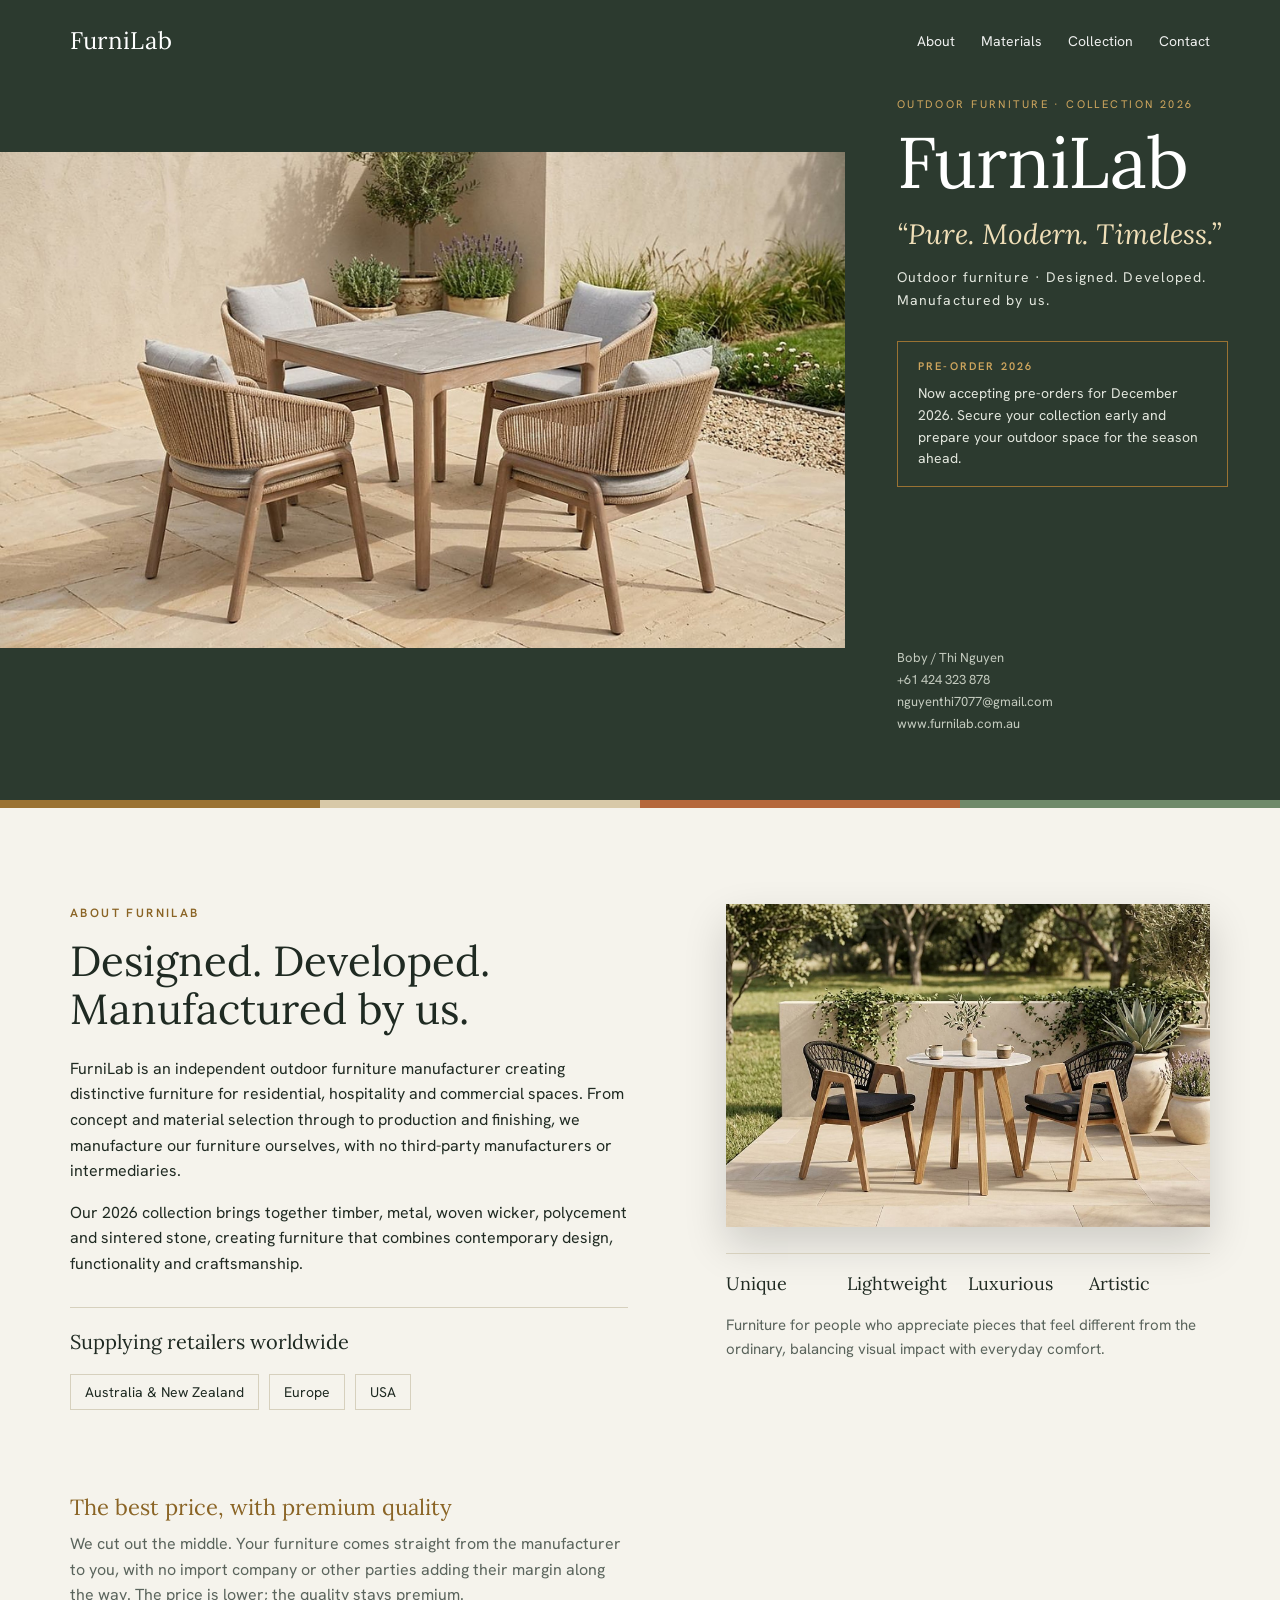
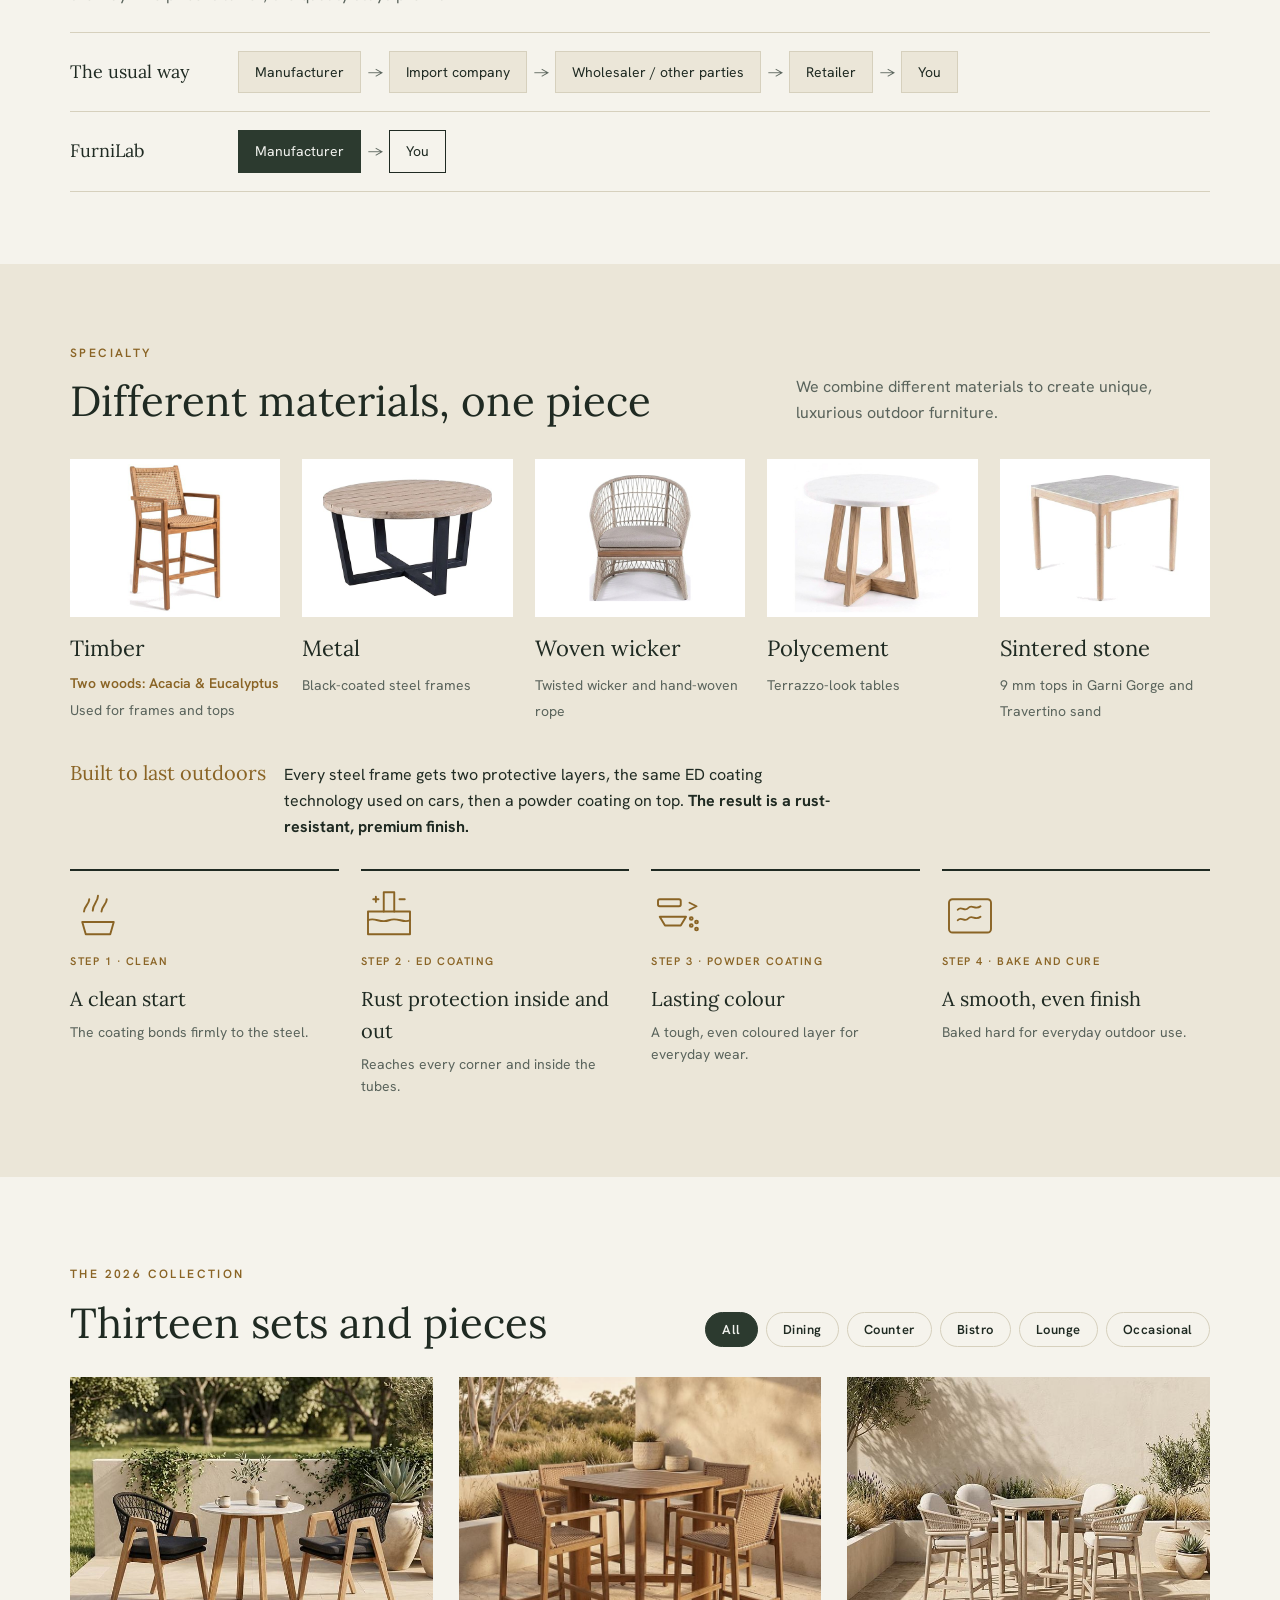
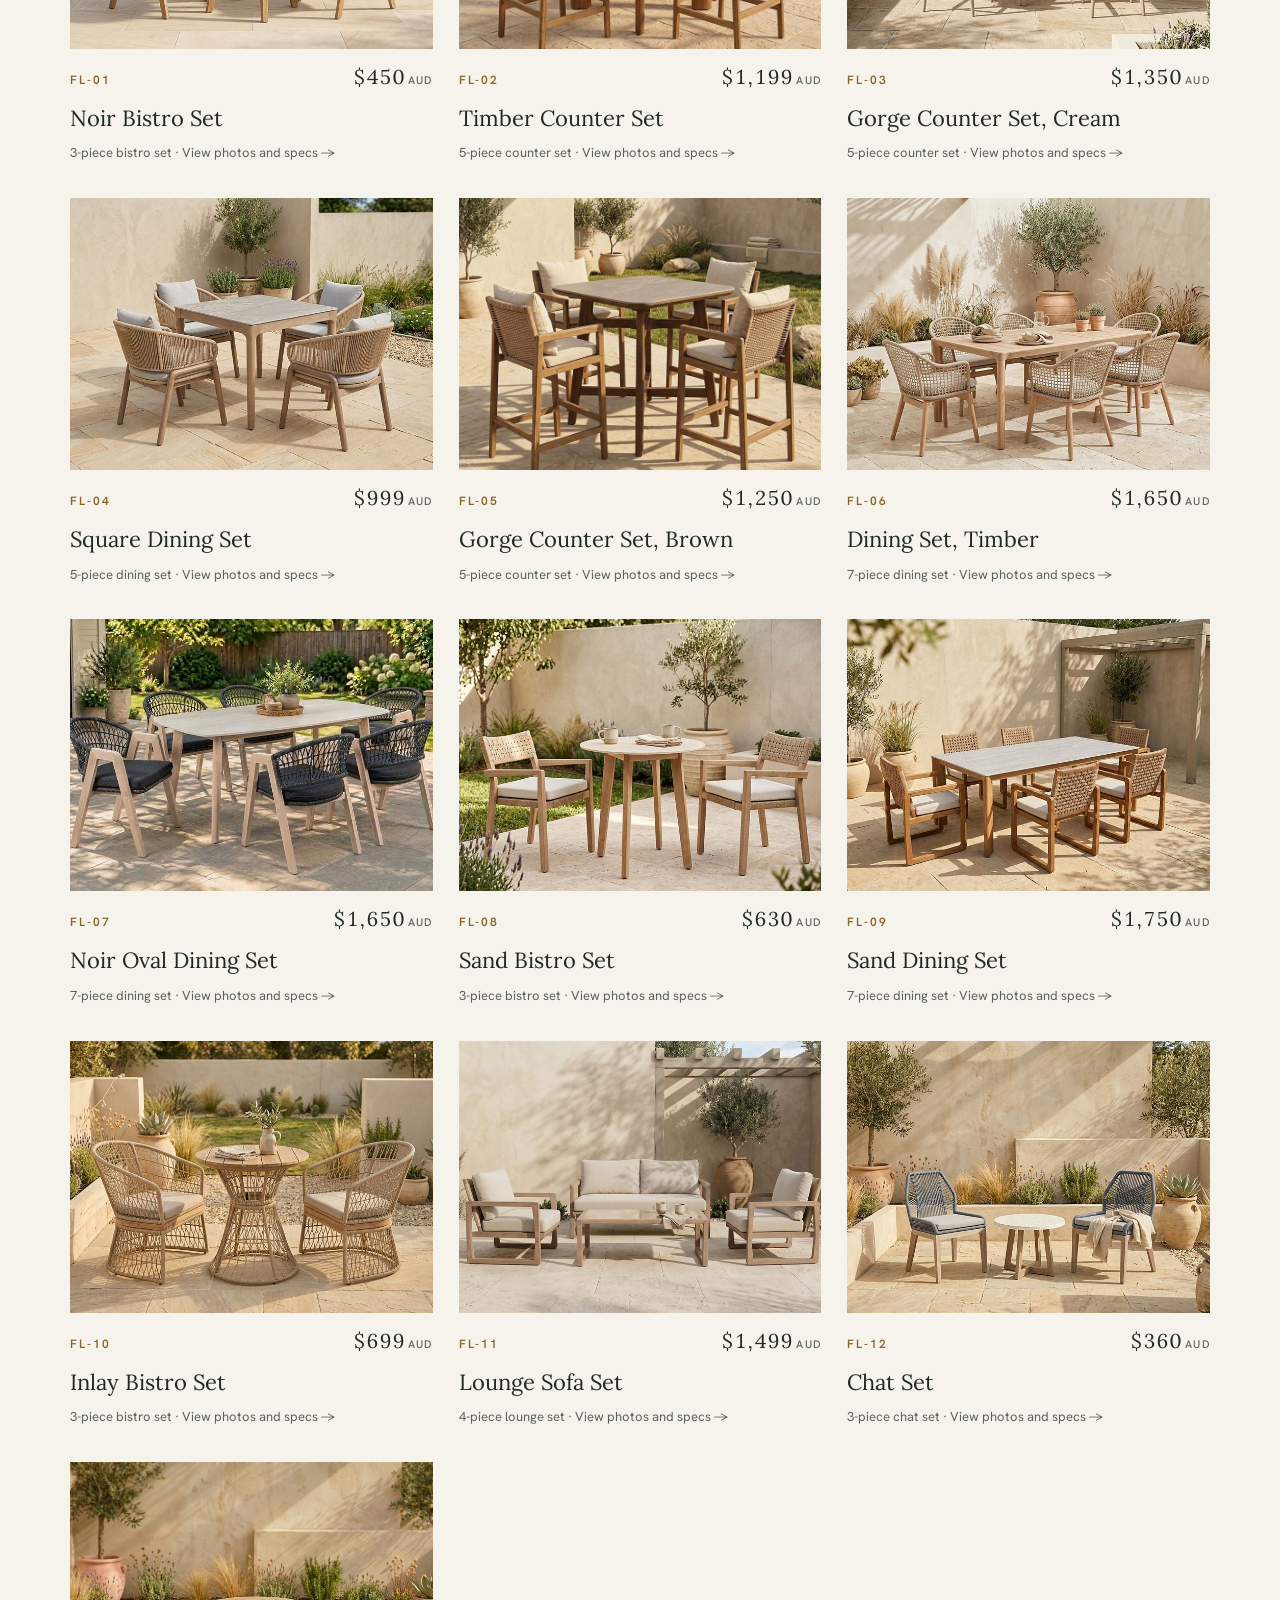
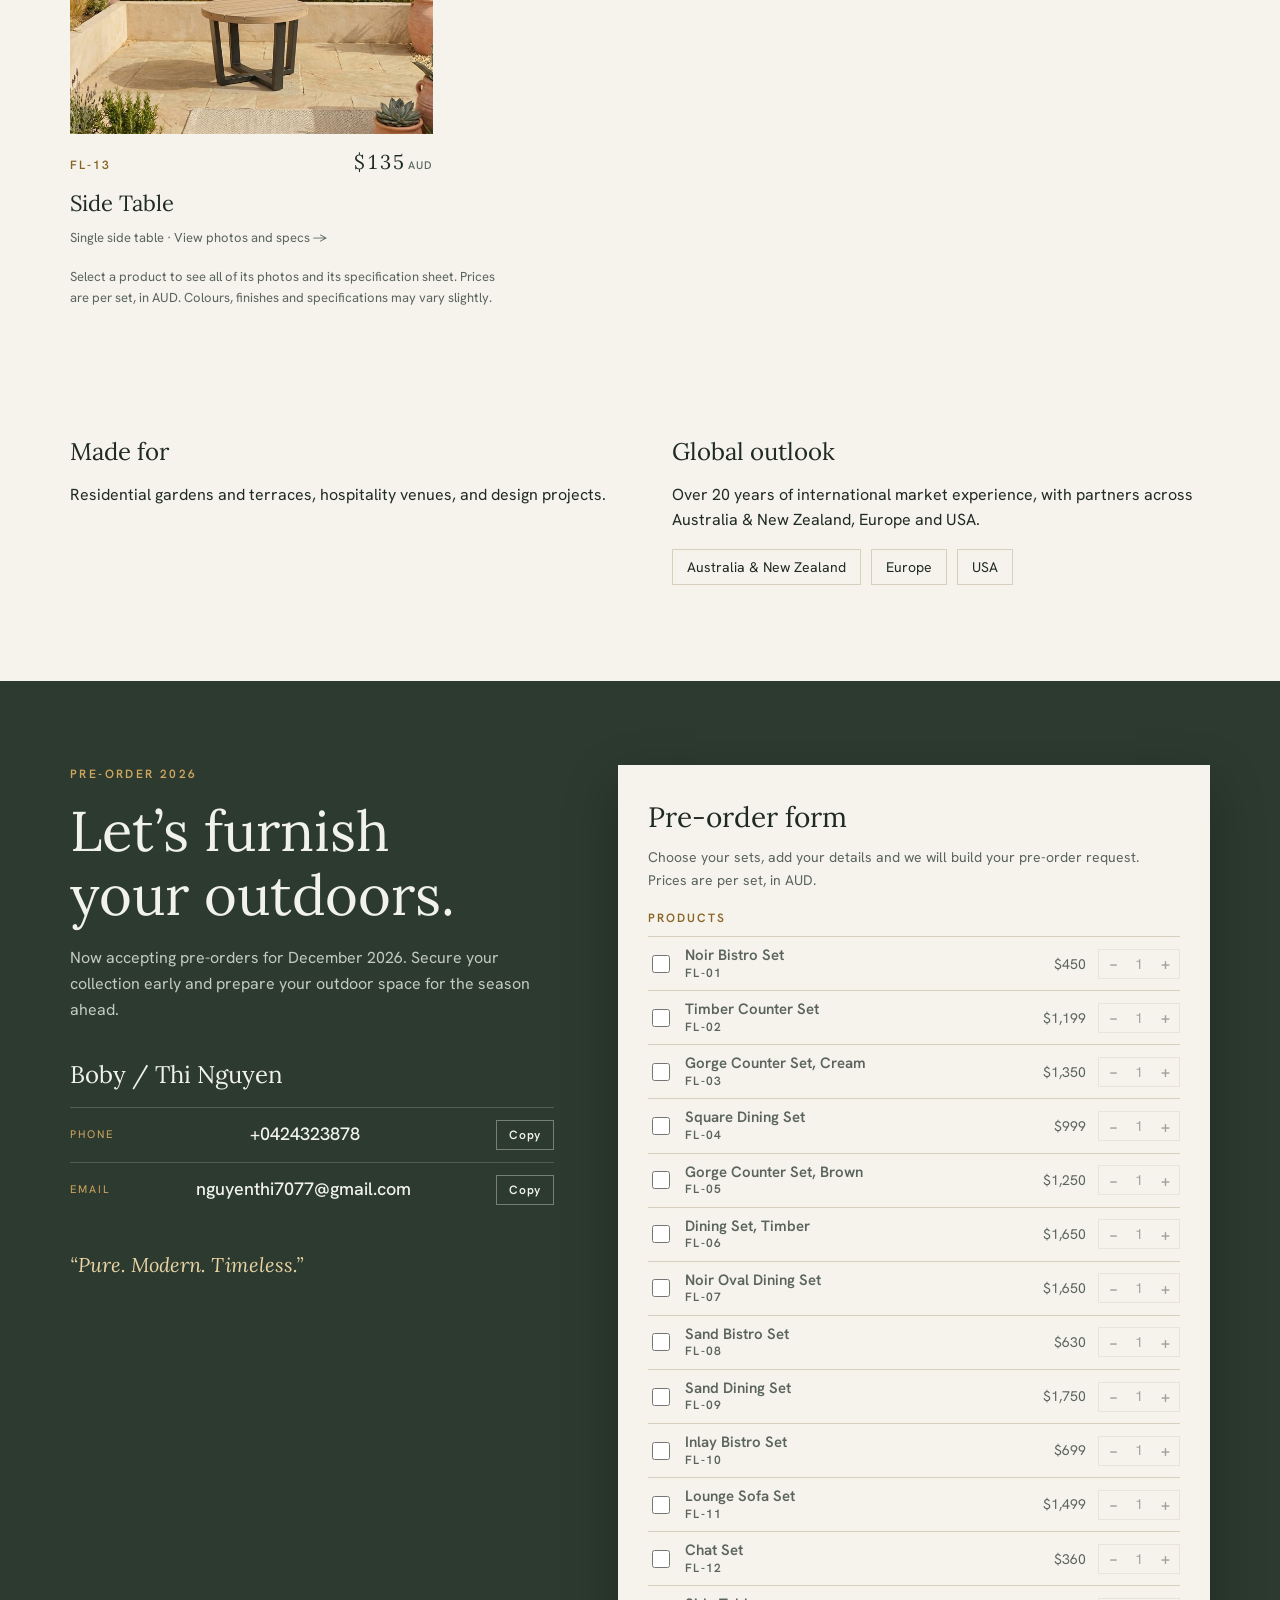
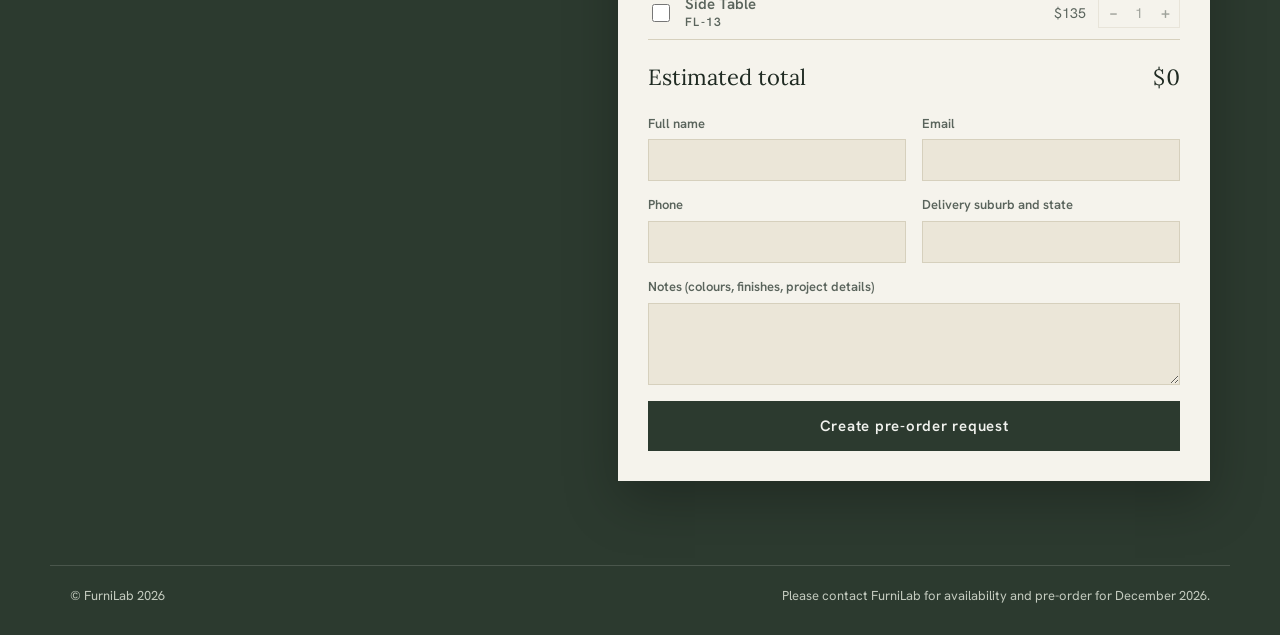
==== commit 101e2f26: "Add files via upload" ====
--- a/furnilab-site/index.html
+++ b/furnilab-site/index.html
@@ -46,12 +46,18 @@
 .hero h1{font-size:clamp(54px,11vw,128px);line-height:.95;letter-spacing:-.01em}
 .hero .tag{font-family:var(--display);font-style:italic;font-size:clamp(20px,2.6vw,28px);margin:16px 0 0;color:#f0dfb8}
 .hero .sub{margin:10px 0 0;font-size:14px;letter-spacing:.08em;color:#e2e6dd}
-/* Wide screens: show the photo at about its own size beside a green panel, so it stays sharp (as on the catalogue cover) */
+/* Wide screens: same layout as the catalogue cover - a green page, the photo as a landscape block on the left, text column on the right */
+.hero-x{display:none}
 @media (min-width:1000px){
-  .hero{background:#2c3a2f;min-height:700px}
-  .hero::before{inset:0 38% 0 0;background:linear-gradient(180deg,rgba(15,21,17,.5) 0,rgba(15,21,17,0) 22%),url("img/hero.jpg") center 62%/cover no-repeat}
-  .hero .wrap{max-width:none;width:38%;margin:0 0 0 62%;padding:0 44px 64px 52px}
-  .hero h1{font-size:clamp(48px,5.6vw,92px)}
+  .hero{background:#2c3a2f;min-height:800px;align-items:stretch}
+  .hero::before{inset:19% 34% 19% 0;background:url("img/hero.jpg") center 62%/cover no-repeat}
+  .hero .wrap{max-width:none;width:34%;margin:0 0 0 66%;padding:96px 52px 52px 52px;display:flex;flex-direction:column}
+  .hero h1{font-size:clamp(48px,5.6vw,84px)}
+  .hero-x{display:block}
+  .hero .eyebrow-h{font-size:11px;letter-spacing:.22em;text-transform:uppercase;color:#cfa65e;margin:0 0 14px}
+  .hero .preorder{margin-top:30px;border:1px solid #9a7233;padding:16px 20px;font-size:14px;line-height:1.55;color:#e2e6dd}
+  .hero .preorder b{display:block;font-size:11px;letter-spacing:.2em;text-transform:uppercase;color:#cfa65e;margin-bottom:8px;font-weight:600}
+  .hero .contact-x{margin-top:auto;font-size:13px;line-height:1.7;color:#c4cbbf}
 }
 .strip{height:8px;background:linear-gradient(90deg,#9a7233 0 25%,#d8c9a8 25% 50%,#b5683c 50% 75%,#6f8a6a 75%)}
 
@@ -60,9 +66,29 @@
 .about .grid{display:grid;grid-template-columns:1.1fr .9fr;gap:64px;align-items:start}
 .about h2{margin-bottom:22px}
 .about .photo{aspect-ratio:3/2;object-fit:cover;width:100%;height:auto;box-shadow:0 18px 40px rgba(0,0,0,.16)}
+.about .side .pillars{margin-top:26px}
+.about .side .pillars div{font-size:18px;padding-right:8px}
 .pillars{display:grid;grid-template-columns:repeat(4,1fr);gap:0;margin-top:34px;border-top:1px solid var(--line)}
 .pillars div{padding:16px 14px 0 0;font-family:var(--display);font-size:20px}
 .pillars small{display:block;font-family:var(--body);font-size:13px;color:var(--muted);margin-top:4px;line-height:1.45}
+
+/* price route */
+.route{margin-top:64px}
+.route h3{font-size:22px;color:var(--accent);margin-bottom:6px}
+.route>p{max-width:62ch;color:var(--muted);margin:0 0 24px}
+.rt{display:grid;grid-template-columns:150px 1fr;gap:18px;align-items:center;padding:18px 0;border-top:1px solid var(--line)}
+.rt:last-of-type{border-bottom:1px solid var(--line)}
+.rt>b{font-family:var(--display);font-weight:400;font-size:18px}
+.rt ol{list-style:none;margin:0;padding:0;display:flex;flex-wrap:wrap;gap:8px 0;align-items:center}
+.rt li{padding:9px 16px;border:1px solid var(--line);font-size:14px;background:var(--surface)}
+.rt li+li:before{content:"\2192";position:absolute;margin-left:-22px;color:var(--muted)}
+.rt li{position:relative;margin-left:28px}
+.rt li:first-child{margin-left:0}
+.rt li+li:before{left:0;margin:0;transform:translateX(-22px)}
+.rt.us li{background:var(--green);color:var(--on-green);border-color:var(--green)}
+.rt.us li.you{background:none;color:var(--ink);border-color:var(--ink)}
+.rt small{display:block;margin-top:10px;font-size:13px;color:var(--muted);flex-basis:100%}
+@media (max-width:640px){.rt{grid-template-columns:1fr;gap:10px}}
 
 /* materials */
 .materials{background:var(--surface);padding-block:80px}
@@ -77,6 +103,7 @@
 .ed-steps li{display:flex;flex-direction:column;gap:6px;color:var(--accent);border-top:2px solid var(--ink);padding-top:16px}
 .ed-steps b{font-family:var(--display);font-weight:400;font-size:20px;color:var(--ink);margin-top:6px}
 .ed-steps span{font-size:14px;color:var(--muted)}
+.ed-steps .lbl{font-style:normal;font-size:11px;letter-spacing:.14em;text-transform:uppercase;color:var(--accent);font-weight:600;margin-top:4px}
 .cmp{margin-top:44px}
 .cmp h3{font-size:20px;color:var(--accent);margin-bottom:14px}
 .cmp-r{display:grid;grid-template-columns:150px 1fr 1fr;gap:20px;padding:12px 0;border-top:1px solid var(--line);font-size:14px}
@@ -115,6 +142,13 @@
 .reach{padding-block:72px 96px}
 .reach .grid{display:grid;grid-template-columns:1fr 1fr;gap:64px}
 .reach h3{font-size:24px;margin-bottom:10px}
+.clients{margin-top:18px;border-top:1px solid var(--line)}
+.clients div{display:grid;grid-template-columns:230px 1fr;gap:12px;padding:11px 0;border-bottom:1px solid var(--line);font-size:15px}
+.clients b{font-family:var(--display);font-weight:400;font-size:17px}
+.clients span{color:var(--muted)}
+@media (max-width:480px){.clients div{grid-template-columns:1fr;gap:2px}}
+.about .supply{margin-top:30px;padding-top:18px;border-top:1px solid var(--line)}
+.about .supply b{display:block;font-family:var(--display);font-weight:400;font-size:20px;margin-bottom:2px}
 .regions{display:flex;gap:10px;flex-wrap:wrap;margin-top:16px}
 .regions span{border:1px solid var(--line);padding:6px 14px;font-size:14px}
 
@@ -204,9 +238,12 @@
 
 <section class="hero" id="top">
   <div class="wrap">
+    <p class="eyebrow-h hero-x">Outdoor furniture &middot; Collection 2026</p>
     <h1>FurniLab</h1>
     <p class="tag">&ldquo;Pure. Modern. Timeless.&rdquo;</p>
     <p class="sub">Outdoor furniture &middot; Designed. Developed. Manufactured by us.</p>
+    <div class="preorder hero-x"><b>Pre-order 2026</b>Now accepting pre-orders for December 2026. Secure your collection early and prepare your outdoor space for the season ahead.</div>
+    <p class="contact-x hero-x">Boby / Thi Nguyen<br>+61 424 323 878<br>nguyenthi7077@gmail.com<br>www.furnilab.com.au</p>
   </div>
 </section>
 <div class="strip"></div>
@@ -217,13 +254,23 @@
     <h2>Designed. Developed. Manufactured by us.</h2>
     <p>FurniLab is an independent outdoor furniture manufacturer creating distinctive furniture for residential, hospitality and commercial spaces. From concept and material selection through to production and finishing, we manufacture our furniture ourselves, with no third-party manufacturers or intermediaries.</p>
     <p>Our 2026 collection brings together timber, metal, woven wicker, polycement and sintered stone, creating furniture that combines contemporary design, functionality and craftsmanship.</p>
+    <p class="supply"><b>Supplying retailers worldwide</b><span class="regions"><span>Australia &amp; New Zealand</span><span>Europe</span><span>USA</span></span></p>
+  </div>
+  <div class="side">
+    <img class="photo" src="img/fl01-life.jpg" alt="The Noir Bistro Set, a round timber table with two black-cushioned armchairs, in a sunlit garden" width="1600" height="1065" loading="lazy">
     <div class="pillars" aria-label="Why FurniLab">
       <div>Unique</div><div>Lightweight</div><div>Luxurious</div><div>Artistic</div>
     </div>
-    <p style="margin-top:18px;color:var(--muted);font-size:15px">Furniture for people who appreciate pieces that feel different from the ordinary, balancing visual impact with everyday comfort.</p>
-  </div>
-  <img class="photo" src="img/fl01-life.jpg" alt="The Noir Bistro Set, a round timber table with two black-cushioned armchairs, in a sunlit garden" width="1600" height="1065" loading="lazy">
-</div></section>
+    <p style="margin-top:14px;color:var(--muted);font-size:15px">Furniture for people who appreciate pieces that feel different from the ordinary, balancing visual impact with everyday comfort.</p>
+  </div>
+</div>
+  <div class="wrap route">
+    <h3>The best price, with premium quality</h3>
+    <p>We cut out the middle. Your furniture comes straight from the manufacturer to you, with no import company or other parties adding their margin along the way. The price is lower; the quality stays premium.</p>
+    <div class="rt"><b>The usual way</b><ol><li>Manufacturer</li><li>Import company</li><li>Wholesaler / other parties</li><li>Retailer</li><li class="you">You</li></ol></div>
+    <div class="rt us"><b>FurniLab</b><ol><li>Manufacturer</li><li class="you">You</li></ol></div>
+  </div>
+</section>
 
 <section class="materials" id="materials"><div class="wrap">
   <div class="head">
@@ -238,25 +285,15 @@
     <div><img src="img/mat-stone.jpg" alt="Sintered stone top table on timber legs on a white background" width="640" height="480" loading="lazy"><b>Sintered stone</b><span>9 mm tops in Garni Gorge and Travertino sand</span></div>
   </div>
   <div class="ed">
-    <h3>Two-layer coating</h3>
-    <p>Every steel frame is coated twice: first with Electro-Deposition (ED) coating, the technology widely used in the automotive industry, then with a powder coating on top. The result is a premium, durable finish.</p>
+    <h3>Built to last outdoors</h3>
+    <p>Every steel frame gets two protective layers, the same ED coating technology used on cars, then a powder coating on top. <strong>The result is a rust-resistant, premium finish.</strong></p>
   </div>
   <ol class="ed-steps">
-    <li><svg viewBox="0 0 64 64" width="56" height="56" fill="none" stroke="currentColor" stroke-width="2.2" stroke-linecap="round" stroke-linejoin="round" aria-hidden="true"><path d="M14 40h36l-4 14H18z"/><path d="M22 14c0 6-6 8-6 14M32 10c0 7-6 9-6 17M42 14c0 6-6 8-6 14"/></svg><b>1. Clean</b><span>The steel frame is degreased and pre-treated so the coating bonds firmly.</span></li>
-    <li><svg viewBox="0 0 64 64" width="56" height="56" fill="none" stroke="currentColor" stroke-width="2.2" stroke-linecap="round" stroke-linejoin="round" aria-hidden="true"><path d="M8 28h48v26H8z"/><path d="M8 38c8-4 14 4 24 0s16 4 24 0"/><path d="M26 6v22M38 6v22M26 6h12"/><path d="M14 14h6M17 11v6M44 14h6"/></svg><b>2. ED coating</b><span>The frame is dipped in a water-based paint bath and an electric current draws the paint onto every surface, including corners and inside tubes. It is then rinsed and baked.</span></li>
-    <li><svg viewBox="0 0 64 64" width="56" height="56" fill="none" stroke="currentColor" stroke-width="2.2" stroke-linecap="round" stroke-linejoin="round" aria-hidden="true"><path d="M10 44h30l-6 10H16z" transform="translate(0 -10)"/><path d="M44 18l8 4-8 4"/><circle cx="46" cy="36" r="1.6"/><circle cx="52" cy="40" r="1.6"/><circle cx="46" cy="44" r="1.6"/><circle cx="52" cy="48" r="1.6"/><rect x="8" y="14" width="26" height="8" rx="2"/></svg><b>3. Powder coating</b><span>A dry coloured powder is sprayed on with a static charge, so it clings to the ED layer.</span></li>
-    <li><svg viewBox="0 0 64 64" width="56" height="56" fill="none" stroke="currentColor" stroke-width="2.2" stroke-linecap="round" stroke-linejoin="round" aria-hidden="true"><rect x="8" y="14" width="48" height="38" rx="4"/><path d="M18 26c4-5 8 3 12-2s8 3 14-2M18 38c4-5 8 3 12-2s8 3 14-2"/></svg><b>4. Bake and cure</b><span>The frame is baked again so the powder melts into a smooth, tough, even finish.</span></li>
+    <li><svg viewBox="0 0 64 64" width="56" height="56" fill="none" stroke="currentColor" stroke-width="2.2" stroke-linecap="round" stroke-linejoin="round" aria-hidden="true"><path d="M14 40h36l-4 14H18z"/><path d="M22 14c0 6-6 8-6 14M32 10c0 7-6 9-6 17M42 14c0 6-6 8-6 14"/></svg><em class="lbl">Step 1 · Clean</em><b>A clean start</b><span>The coating bonds firmly to the steel.</span></li>
+    <li><svg viewBox="0 0 64 64" width="56" height="56" fill="none" stroke="currentColor" stroke-width="2.2" stroke-linecap="round" stroke-linejoin="round" aria-hidden="true"><path d="M8 28h48v26H8z"/><path d="M8 38c8-4 14 4 24 0s16 4 24 0"/><path d="M26 6v22M38 6v22M26 6h12"/><path d="M14 14h6M17 11v6M44 14h6"/></svg><em class="lbl">Step 2 · ED coating</em><b>Rust protection inside and out</b><span>Reaches every corner and inside the tubes.</span></li>
+    <li><svg viewBox="0 0 64 64" width="56" height="56" fill="none" stroke="currentColor" stroke-width="2.2" stroke-linecap="round" stroke-linejoin="round" aria-hidden="true"><path d="M10 44h30l-6 10H16z" transform="translate(0 -10)"/><path d="M44 18l8 4-8 4"/><circle cx="46" cy="36" r="1.6"/><circle cx="52" cy="40" r="1.6"/><circle cx="46" cy="44" r="1.6"/><circle cx="52" cy="48" r="1.6"/><rect x="8" y="14" width="26" height="8" rx="2"/></svg><em class="lbl">Step 3 · Powder coating</em><b>Lasting colour</b><span>A tough, even coloured layer for everyday wear.</span></li>
+    <li><svg viewBox="0 0 64 64" width="56" height="56" fill="none" stroke="currentColor" stroke-width="2.2" stroke-linecap="round" stroke-linejoin="round" aria-hidden="true"><rect x="8" y="14" width="48" height="38" rx="4"/><path d="M18 26c4-5 8 3 12-2s8 3 14-2M18 38c4-5 8 3 12-2s8 3 14-2"/></svg><em class="lbl">Step 4 · Bake and cure</em><b>A smooth, even finish</b><span>Baked hard for everyday outdoor use.</span></li>
   </ol>
-  <div class="cmp">
-    <h3>What each layer does</h3>
-    <div class="cmp-t" role="table">
-      <div class="cmp-r cmp-h" role="row"><span role="columnheader"></span><span role="columnheader">Layer 1: ED coating</span><span role="columnheader">Layer 2: Powder coating</span></div>
-      <div class="cmp-r" role="row"><span role="rowheader">How it is applied</span><span>Dipped in a paint bath and charged with electricity</span><span>Dry powder sprayed on with a static charge, then baked</span></div>
-      <div class="cmp-r" role="row"><span role="rowheader">Coverage</span><span>Even on every surface, including inside hollow tubes and tight corners</span><span>Covers the visible surfaces with a thicker film</span></div>
-      <div class="cmp-r" role="row"><span role="rowheader">Role</span><span>Rust protection</span><span>Colour and a tough, durable surface</span></div>
-    </div>
-    <p class="cmp-note">Together: ED protects the steel from the inside out, and powder coating gives the finished colour and wear resistance.</p>
-  </div>
 </div></section>
 
 <section class="collection" id="collection"><div class="wrap">
@@ -277,8 +314,8 @@
 
 <section class="reach"><div class="wrap grid">
   <div><h3>Made for</h3><p>Residential gardens and terraces, hospitality venues, and design projects.</p></div>
-  <div><h3>Global outlook</h3><p>Over 20 years of international market experience, with partners across Australia, Europe and USA.</p>
-    <div class="regions"><span>Australia</span><span>Europe</span><span>USA</span></div></div>
+  <div><h3>Global outlook</h3><p>Over 20 years of international market experience, with partners across Australia &amp; New Zealand, Europe and USA.</p>
+    <div class="regions"><span>Australia &amp; New Zealand</span><span>Europe</span><span>USA</span></div></div>
 </div></section>
 
 <section class="contact" id="contact"><div class="wrap cgrid">
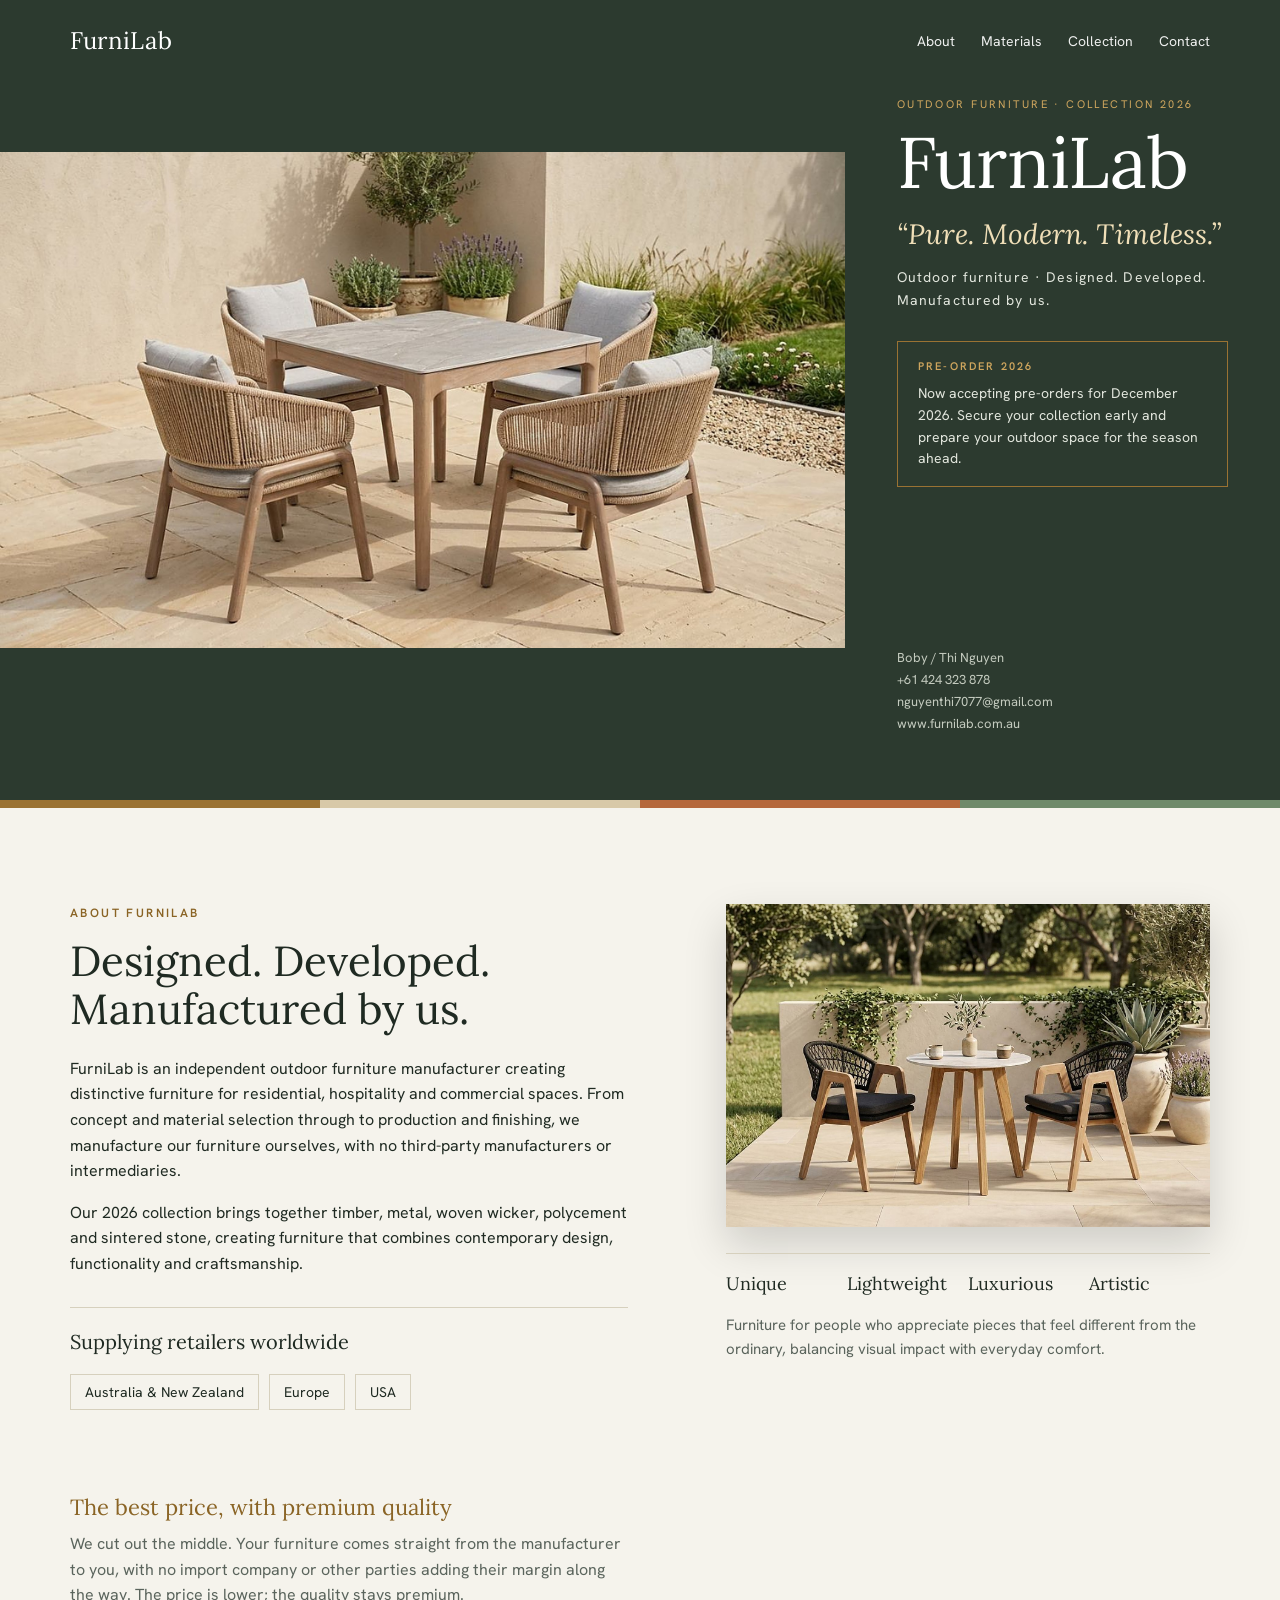
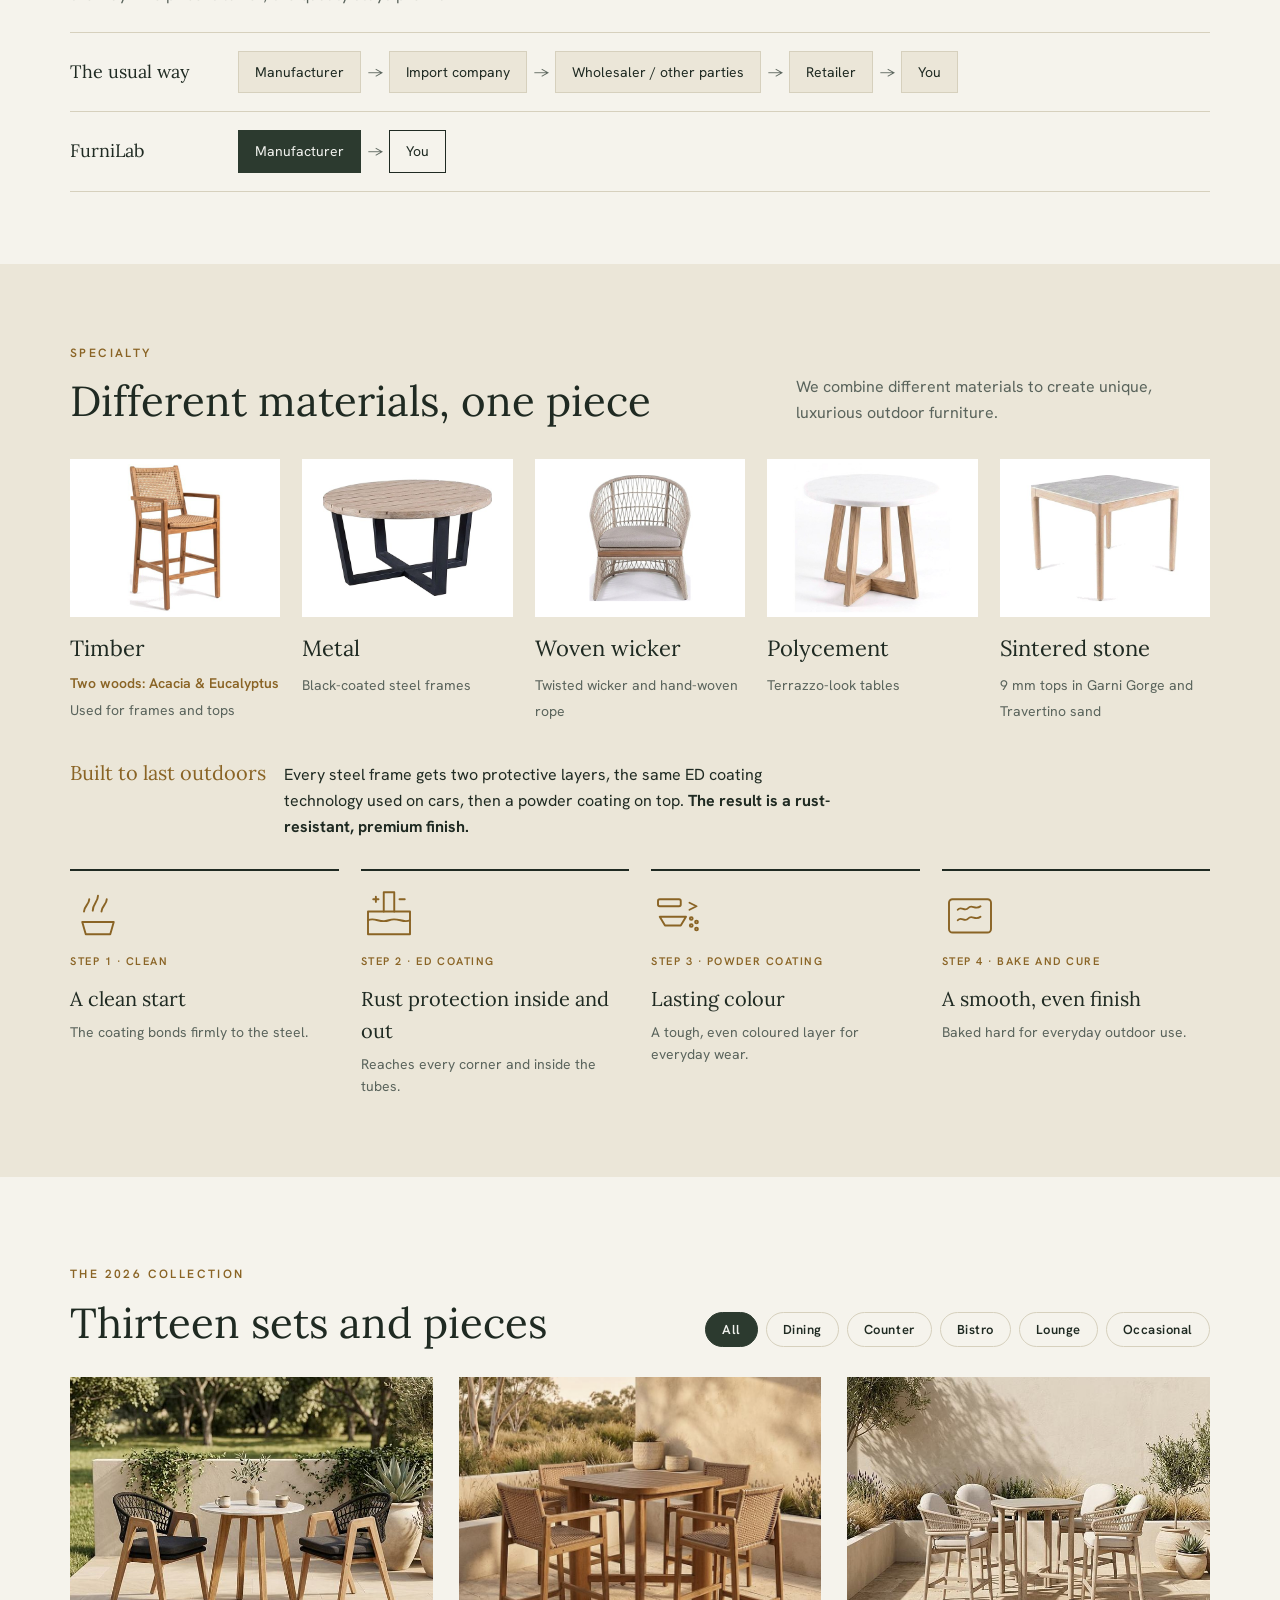
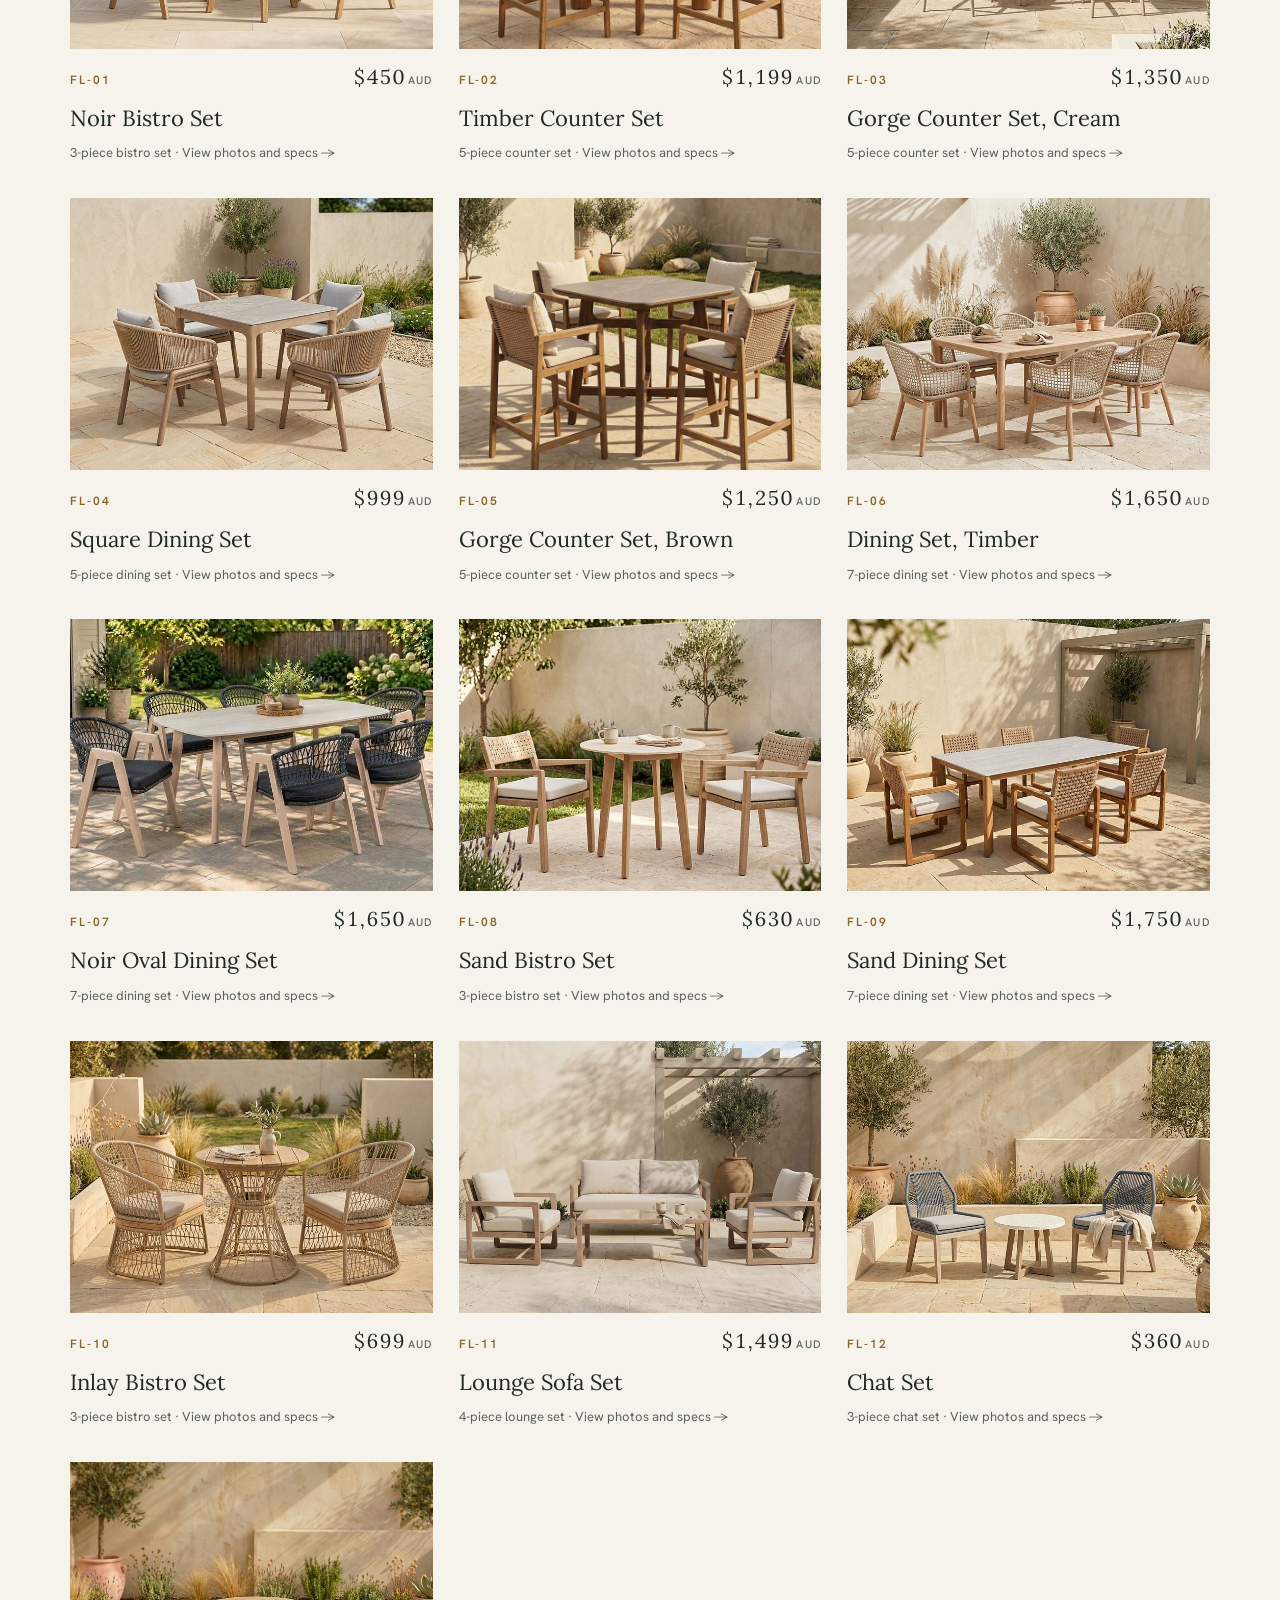
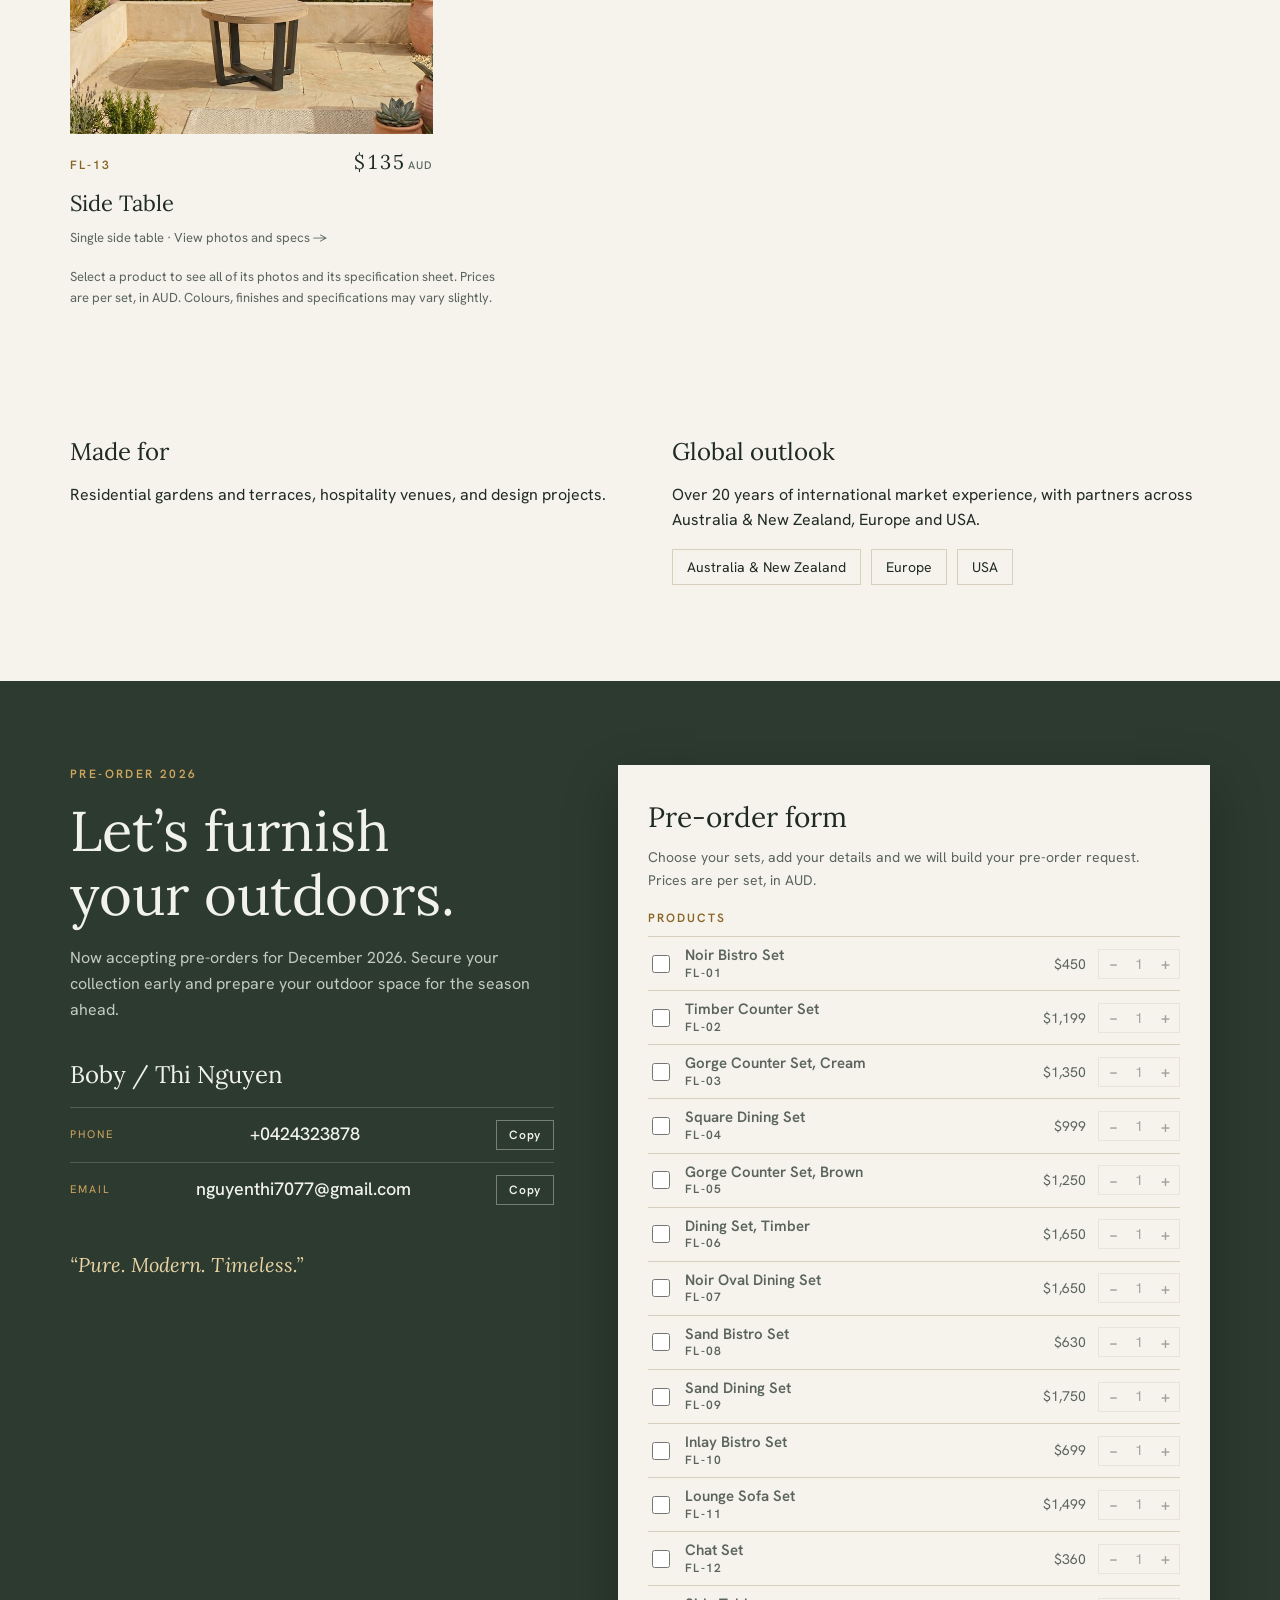
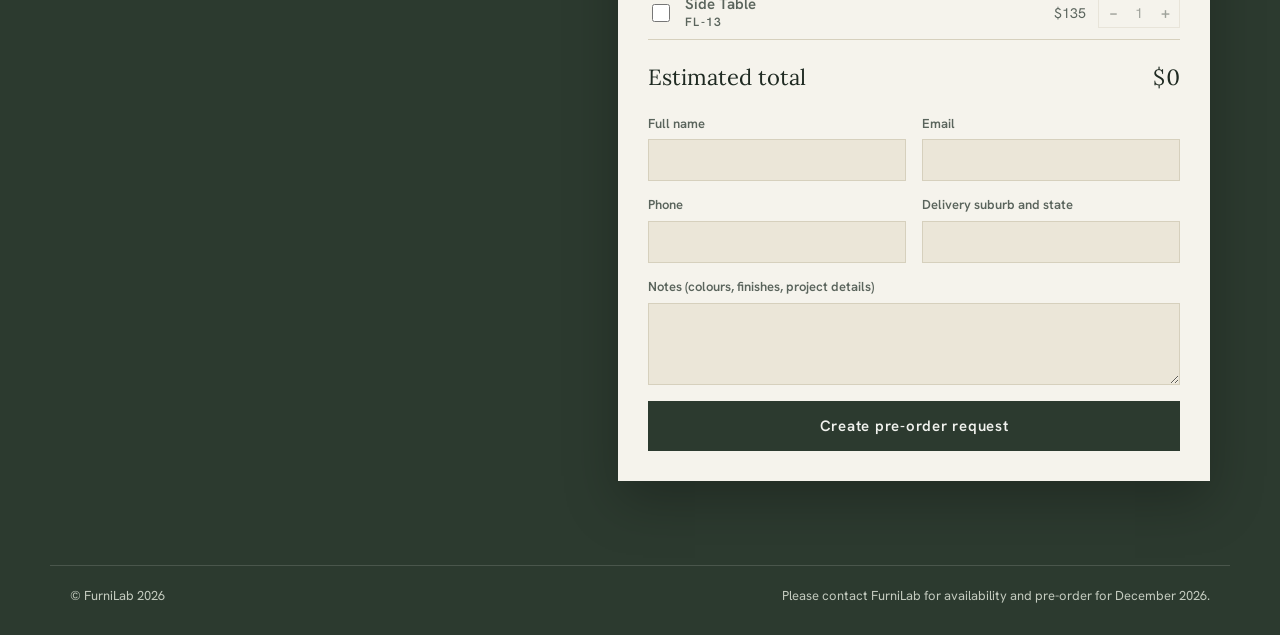
==== commit 22333574: "Add files via upload" ====
--- a/furnilab-site/index.html
+++ b/furnilab-site/index.html
@@ -50,8 +50,9 @@
 .hero-x{display:none}
 @media (min-width:1000px){
   .hero{background:#2c3a2f;min-height:800px;align-items:stretch}
-  .hero::before{inset:19% 34% 19% 0;background:url("img/hero.jpg") center 62%/cover no-repeat}
-  .hero .wrap{max-width:none;width:34%;margin:0 0 0 66%;padding:96px 52px 52px 52px;display:flex;flex-direction:column}
+  .hero{--f:min(100vw,1280px);--o:calc((100vw - var(--f))/2)}
+  .hero::before{inset:19% auto 19% var(--o);width:calc(var(--f)*.66);background:url("img/hero.jpg") center 62%/cover no-repeat}
+  .hero .wrap{max-width:none;width:calc(var(--f)*.34);margin:0 0 0 calc(var(--o) + var(--f)*.66);padding:96px 52px 52px 52px;display:flex;flex-direction:column}
   .hero h1{font-size:clamp(48px,5.6vw,84px)}
   .hero-x{display:block}
   .hero .eyebrow-h{font-size:11px;letter-spacing:.22em;text-transform:uppercase;color:#cfa65e;margin:0 0 14px}
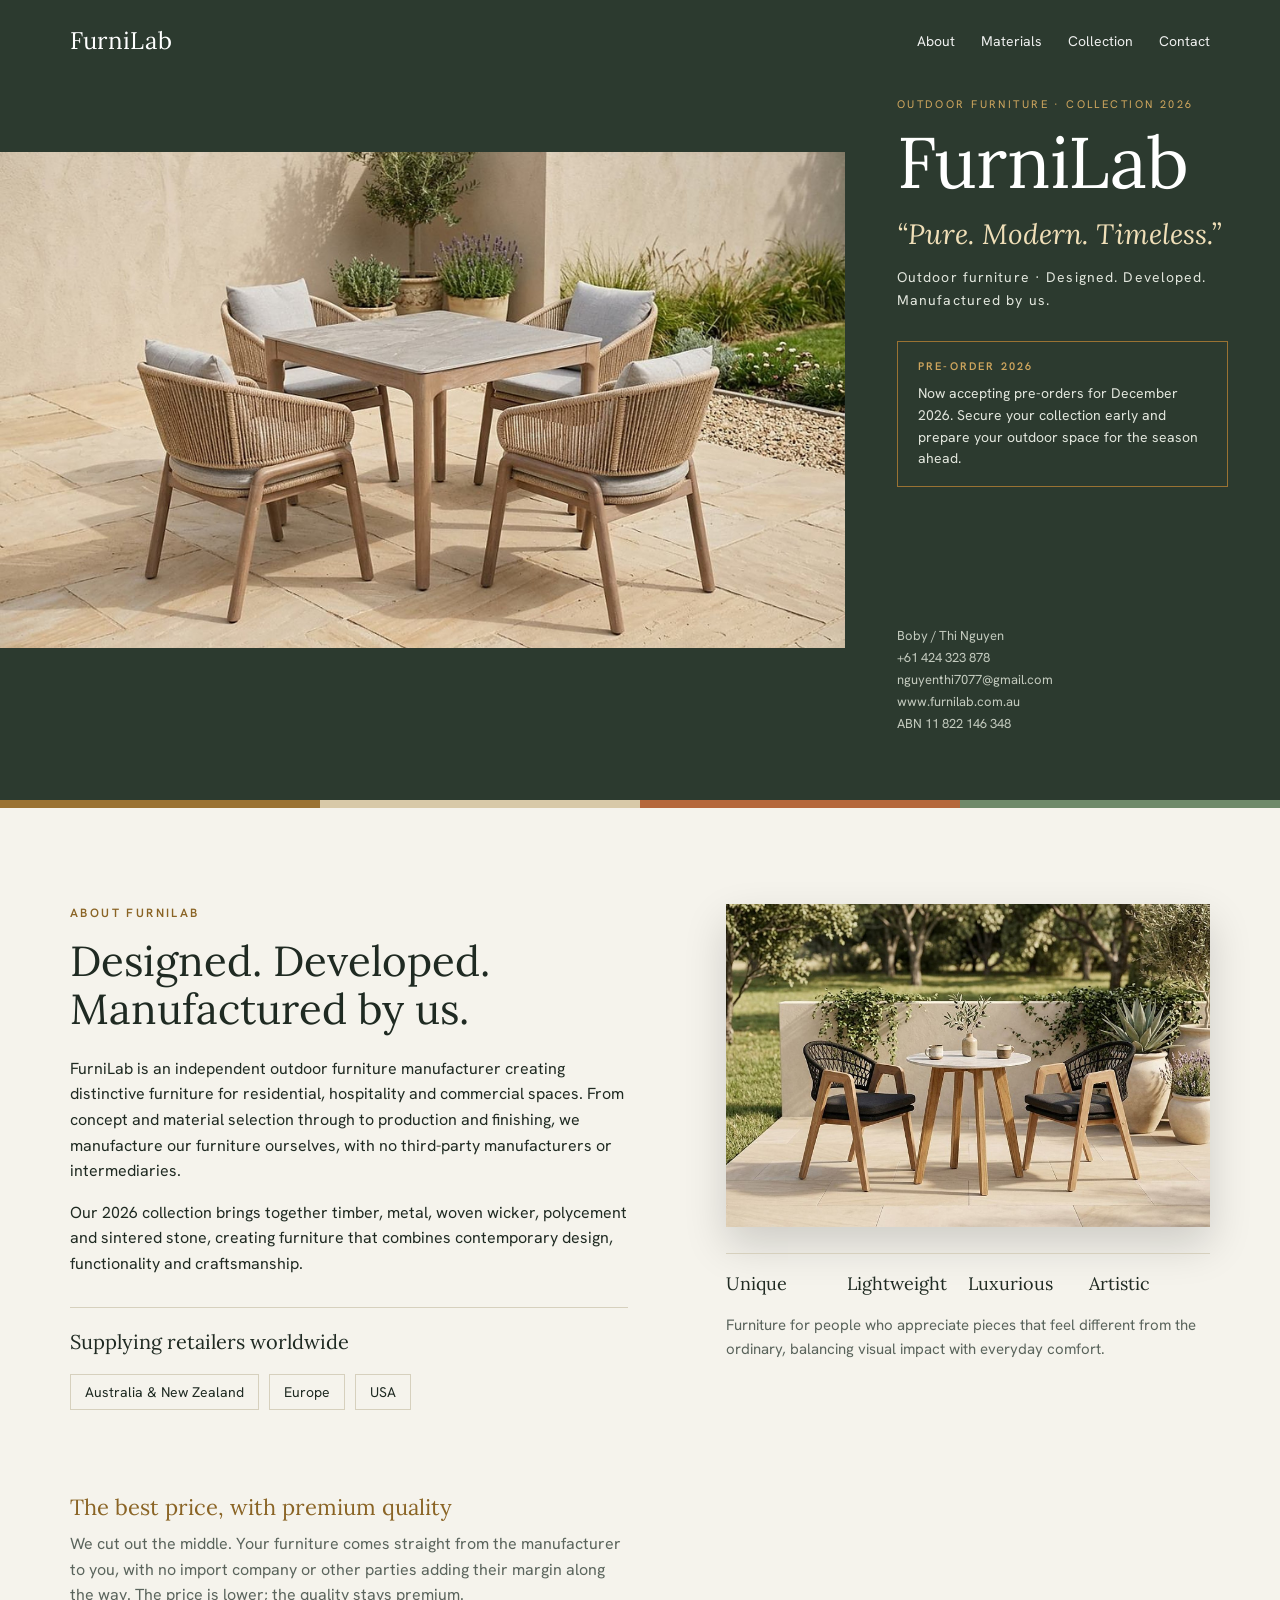
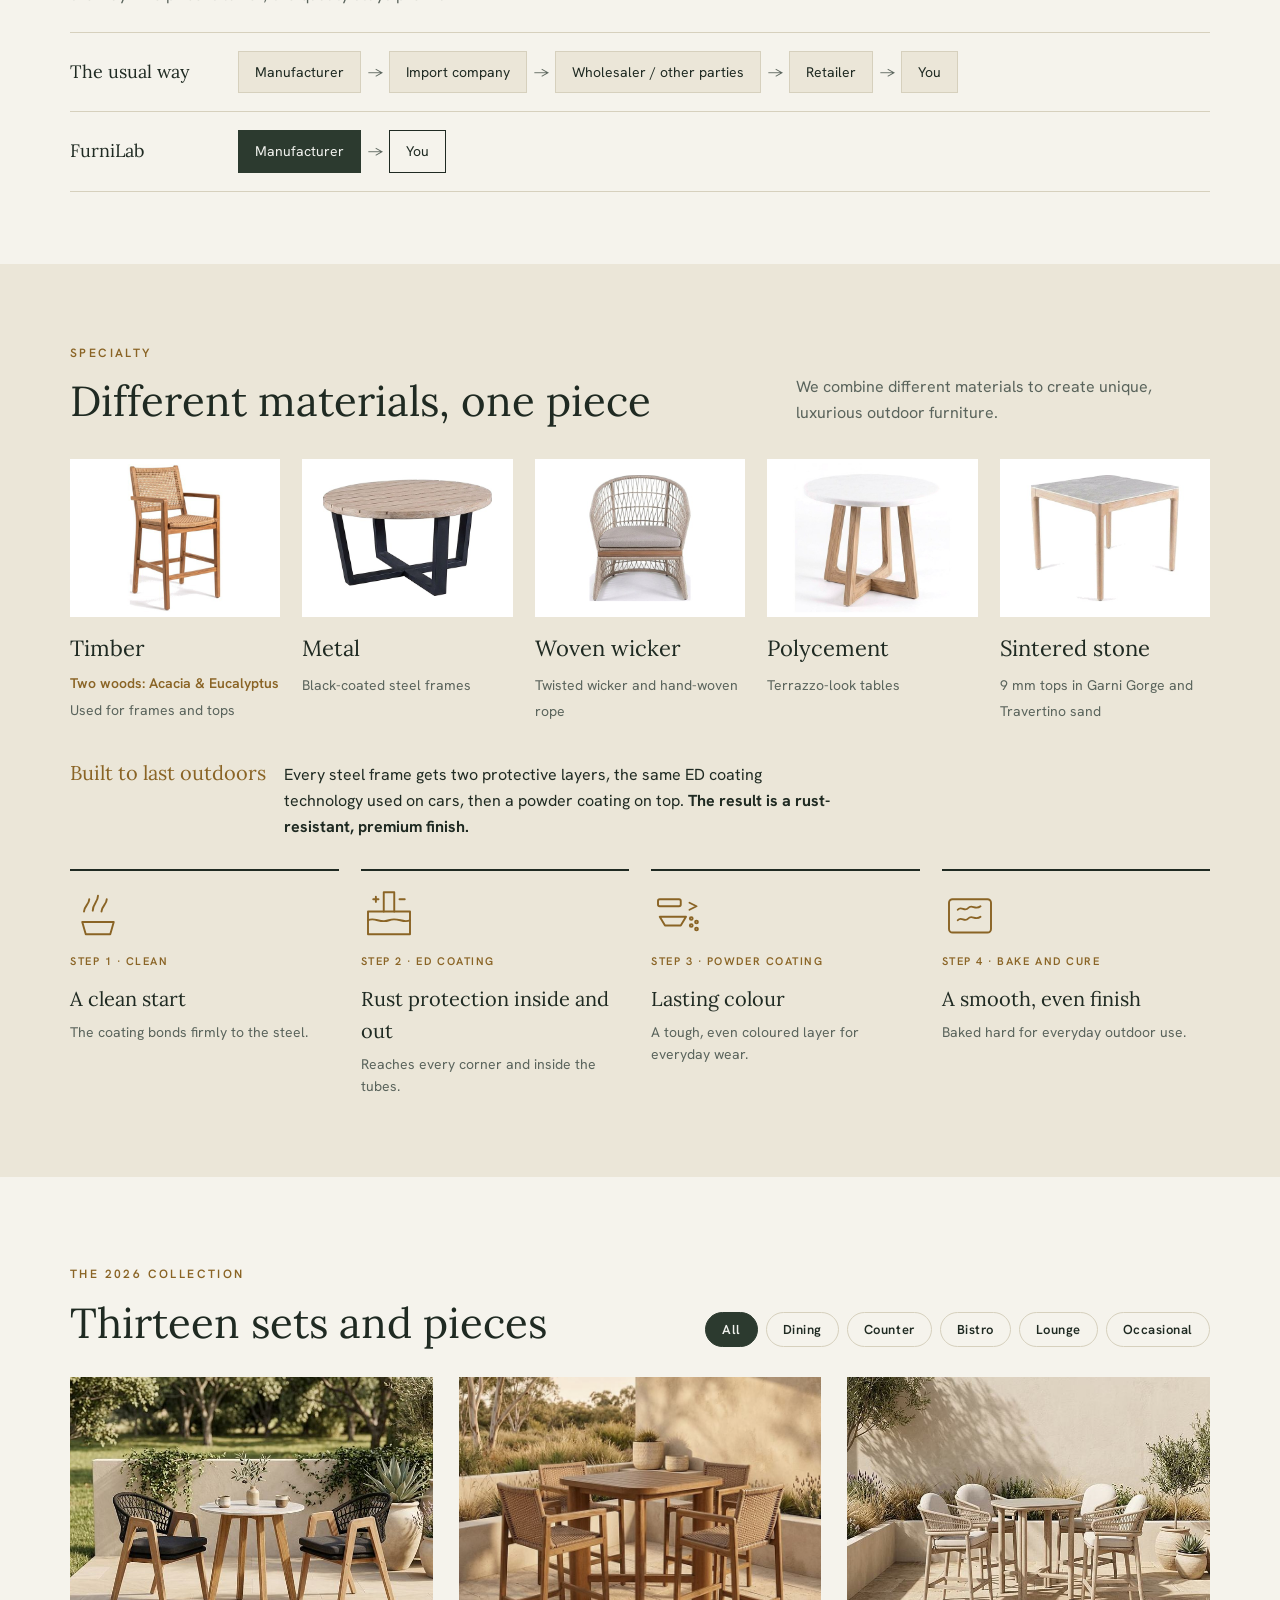
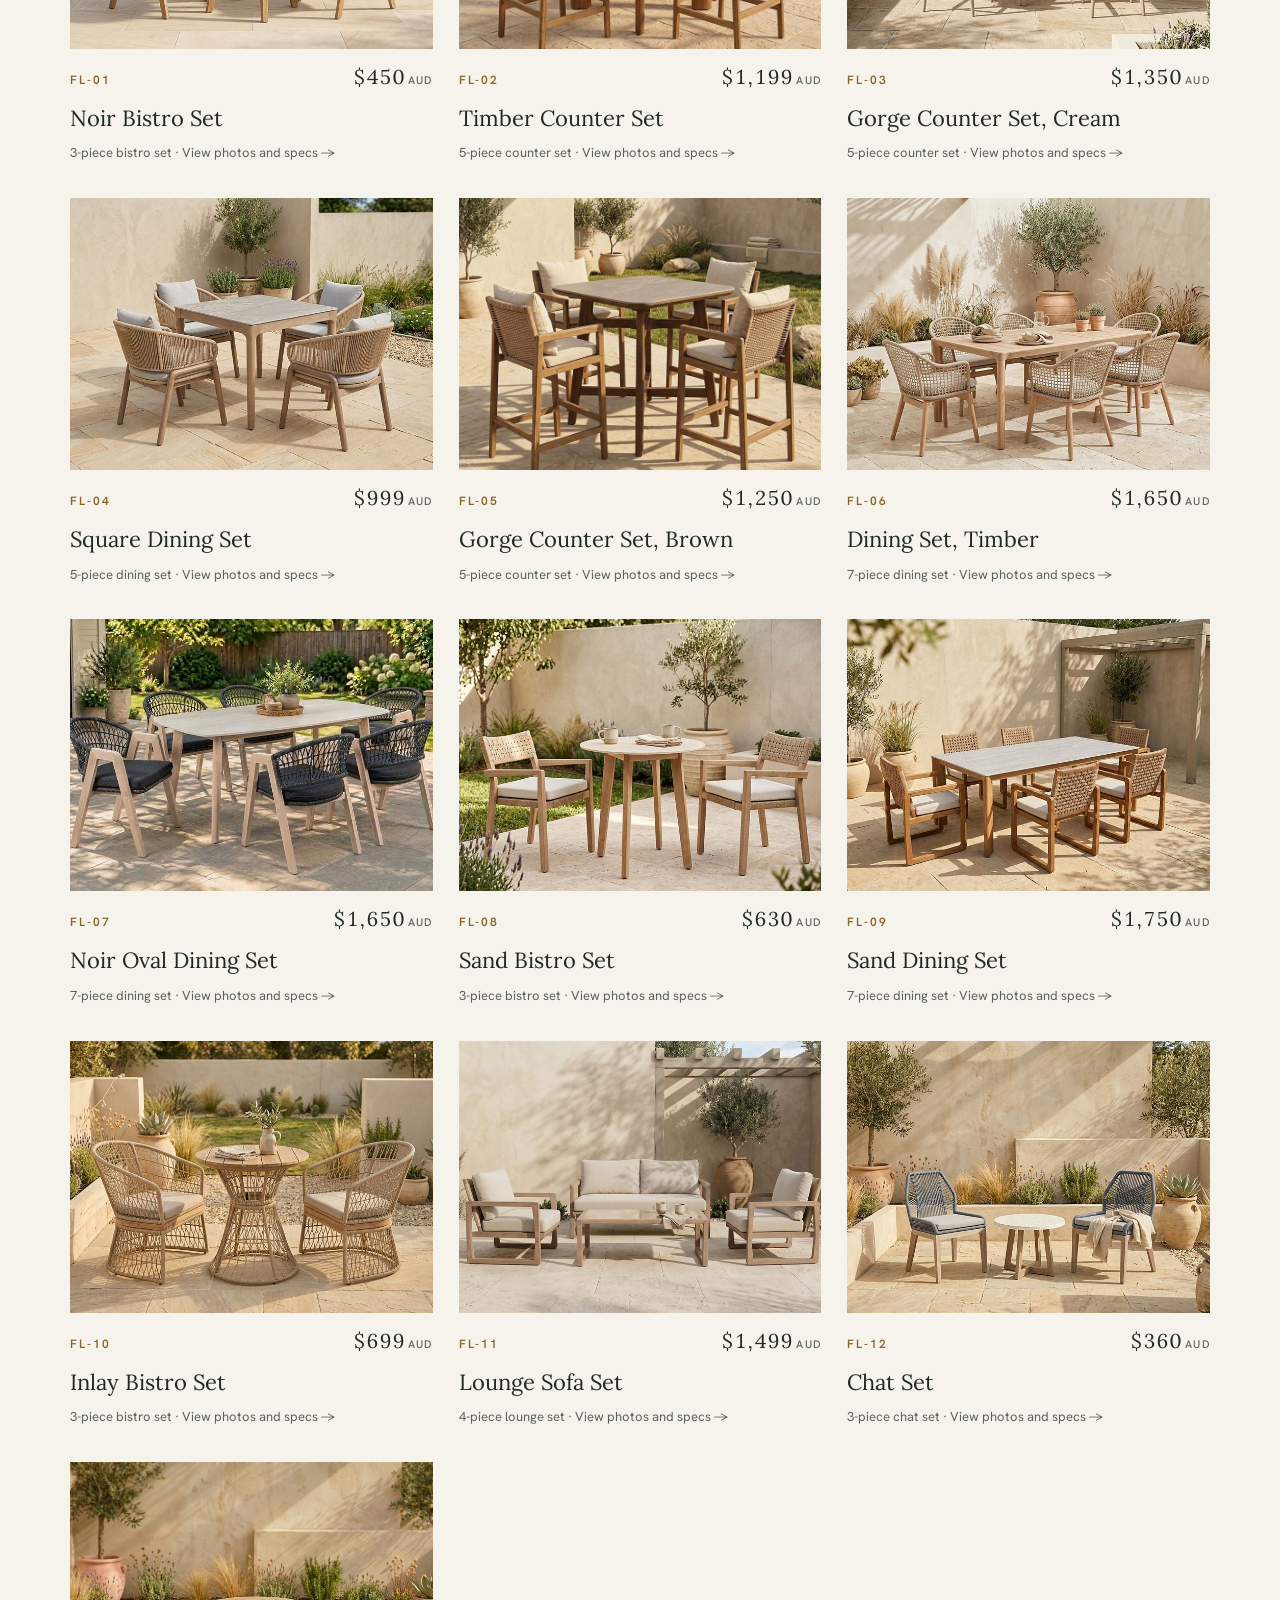
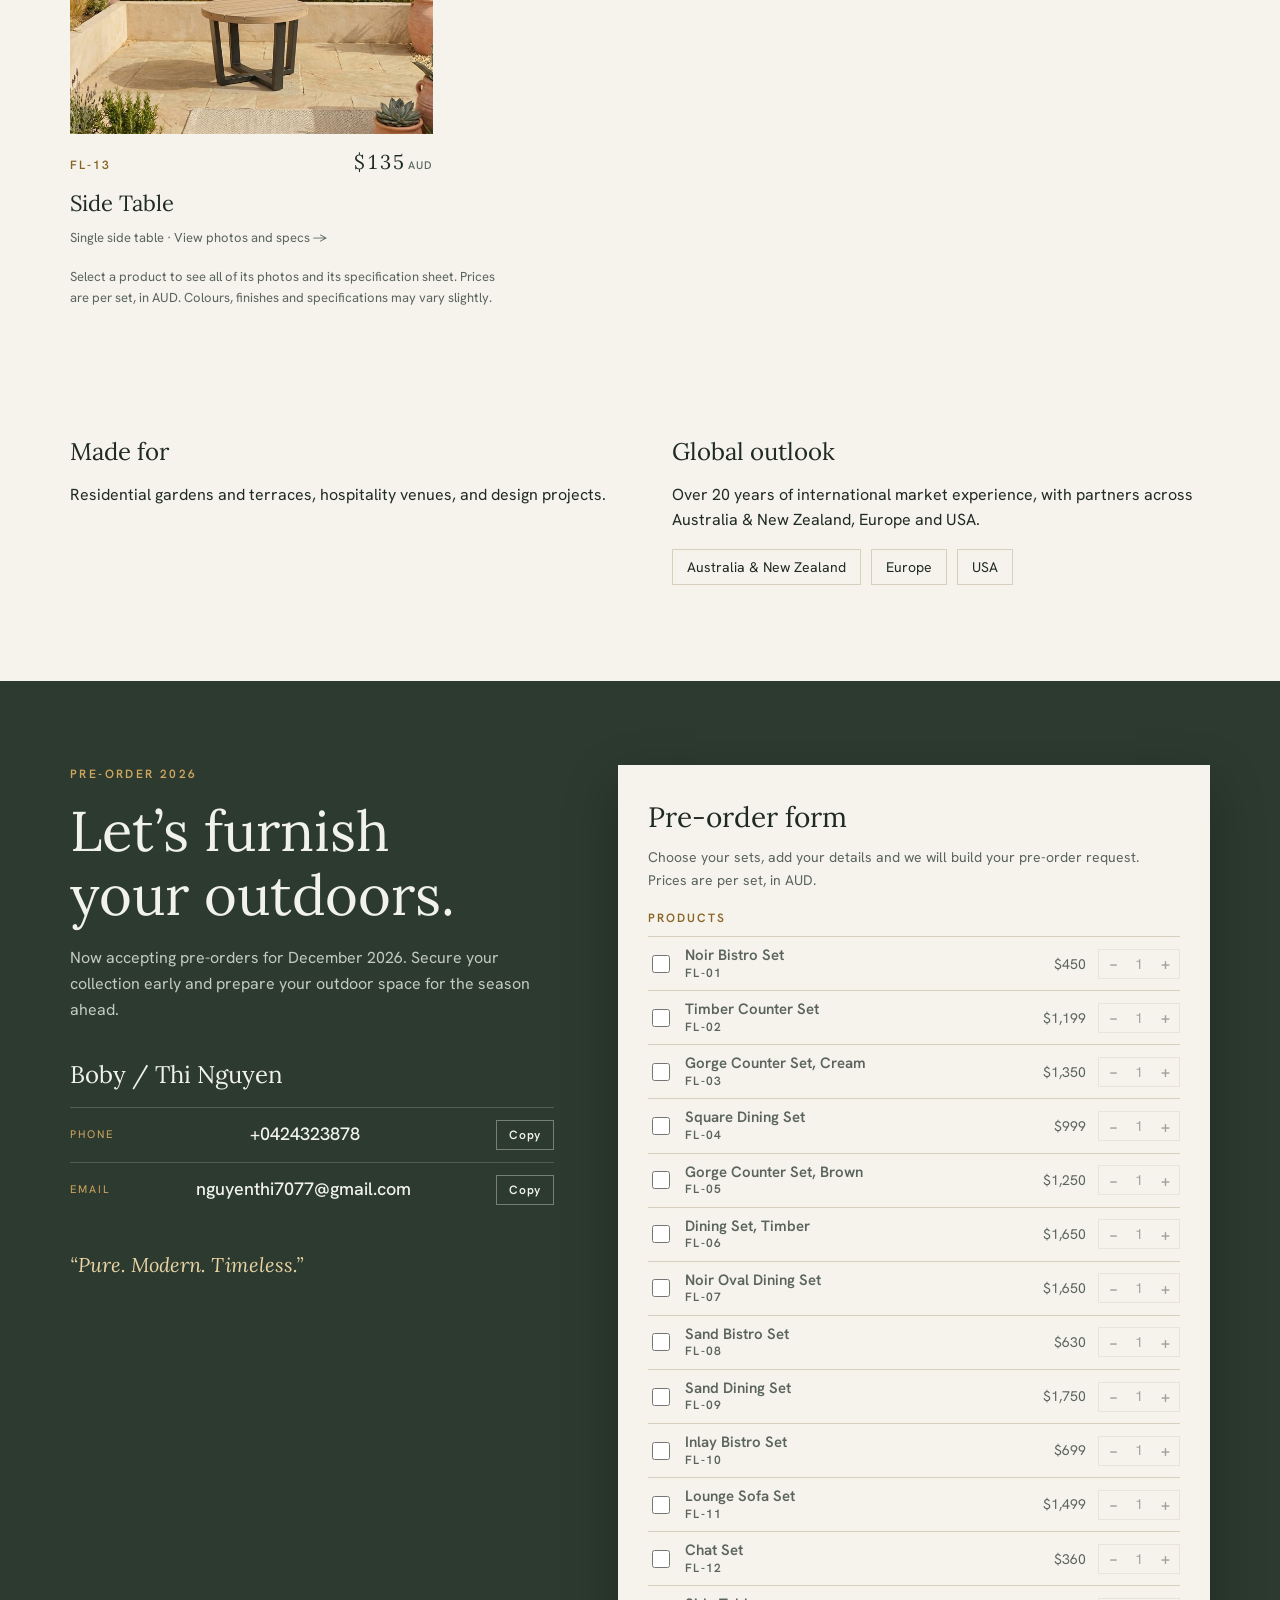
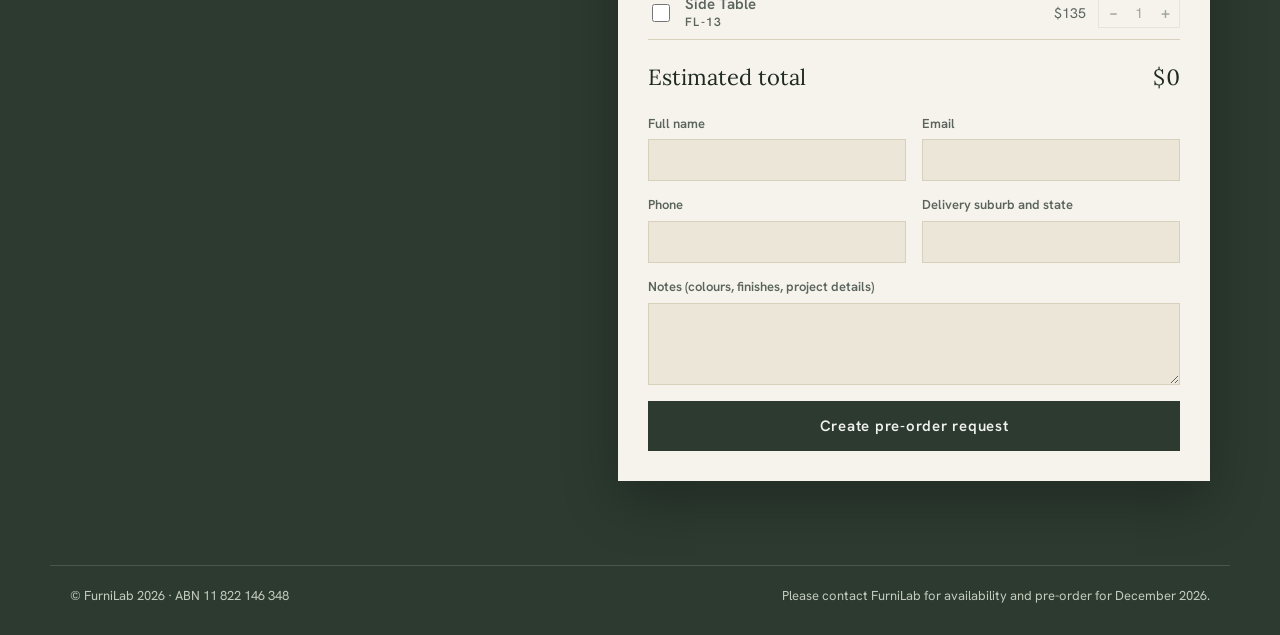
==== commit 868c1220: "Add files via upload" ====
--- a/furnilab-site/index.html
+++ b/furnilab-site/index.html
@@ -244,7 +244,7 @@
     <p class="tag">&ldquo;Pure. Modern. Timeless.&rdquo;</p>
     <p class="sub">Outdoor furniture &middot; Designed. Developed. Manufactured by us.</p>
     <div class="preorder hero-x"><b>Pre-order 2026</b>Now accepting pre-orders for December 2026. Secure your collection early and prepare your outdoor space for the season ahead.</div>
-    <p class="contact-x hero-x">Boby / Thi Nguyen<br>+61 424 323 878<br>nguyenthi7077@gmail.com<br>www.furnilab.com.au</p>
+    <p class="contact-x hero-x">Boby / Thi Nguyen<br>+61 424 323 878<br>nguyenthi7077@gmail.com<br>www.furnilab.com.au<br>ABN 11 822 146 348</p>
   </div>
 </section>
 <div class="strip"></div>
@@ -353,7 +353,7 @@
     </div>
   </form>
 </div></section>
-<footer><div class="wrap"><span>&copy; FurniLab 2026</span><span>Please contact FurniLab for availability and pre-order for December 2026.</span></div></footer>
+<footer><div class="wrap"><span>&copy; FurniLab 2026 &middot; ABN 11 822 146 348</span><span>Please contact FurniLab for availability and pre-order for December 2026.</span></div></footer>
 
 <script>
 var ITEMS=[["FL-01", "Noir Bistro Set", 450, "bistro", "img/fl01-card.jpg", "3-piece bistro set", "fl-01.html"], ["FL-02", "Timber Counter Set", 1199, "counter", "img/fl02-card.jpg", "5-piece counter set", "fl-02.html"], ["FL-03", "Gorge Counter Set, Cream", 1350, "counter", "img/fl03-card.jpg", "5-piece counter set", "fl-03.html"], ["FL-04", "Square Dining Set", 999, "dining", "img/fl04-card.jpg", "5-piece dining set", "fl-04.html"], ["FL-05", "Gorge Counter Set, Brown", 1250, "counter", "img/fl05-card.jpg", "5-piece counter set", "fl-05.html"], ["FL-06", "Dining Set, Timber", 1650, "dining", "img/fl06-card.jpg", "7-piece dining set", "fl-06.html"], ["FL-07", "Noir Oval Dining Set", 1650, "dining", "img/fl07-card.jpg", "7-piece dining set", "fl-07.html"], ["FL-08", "Sand Bistro Set", 630, "bistro", "img/fl08-card.jpg", "3-piece bistro set", "fl-08.html"], ["FL-09", "Sand Dining Set", 1750, "dining", "img/fl09-card.jpg", "7-piece dining set", "fl-09.html"], ["FL-10", "Inlay Bistro Set", 699, "bistro", "img/fl10-card.jpg", "3-piece bistro set", "fl-10.html"], ["FL-11", "Lounge Sofa Set", 1499, "lounge", "img/fl11-card.jpg", "4-piece lounge set", "fl-11.html"], ["FL-12", "Chat Set", 360, "occasional", "img/fl12-card.jpg", "3-piece chat set", "fl-12.html"], ["FL-13", "Side Table", 135, "occasional", "img/fl13-card.jpg", "Single side table", "fl-13.html"]];
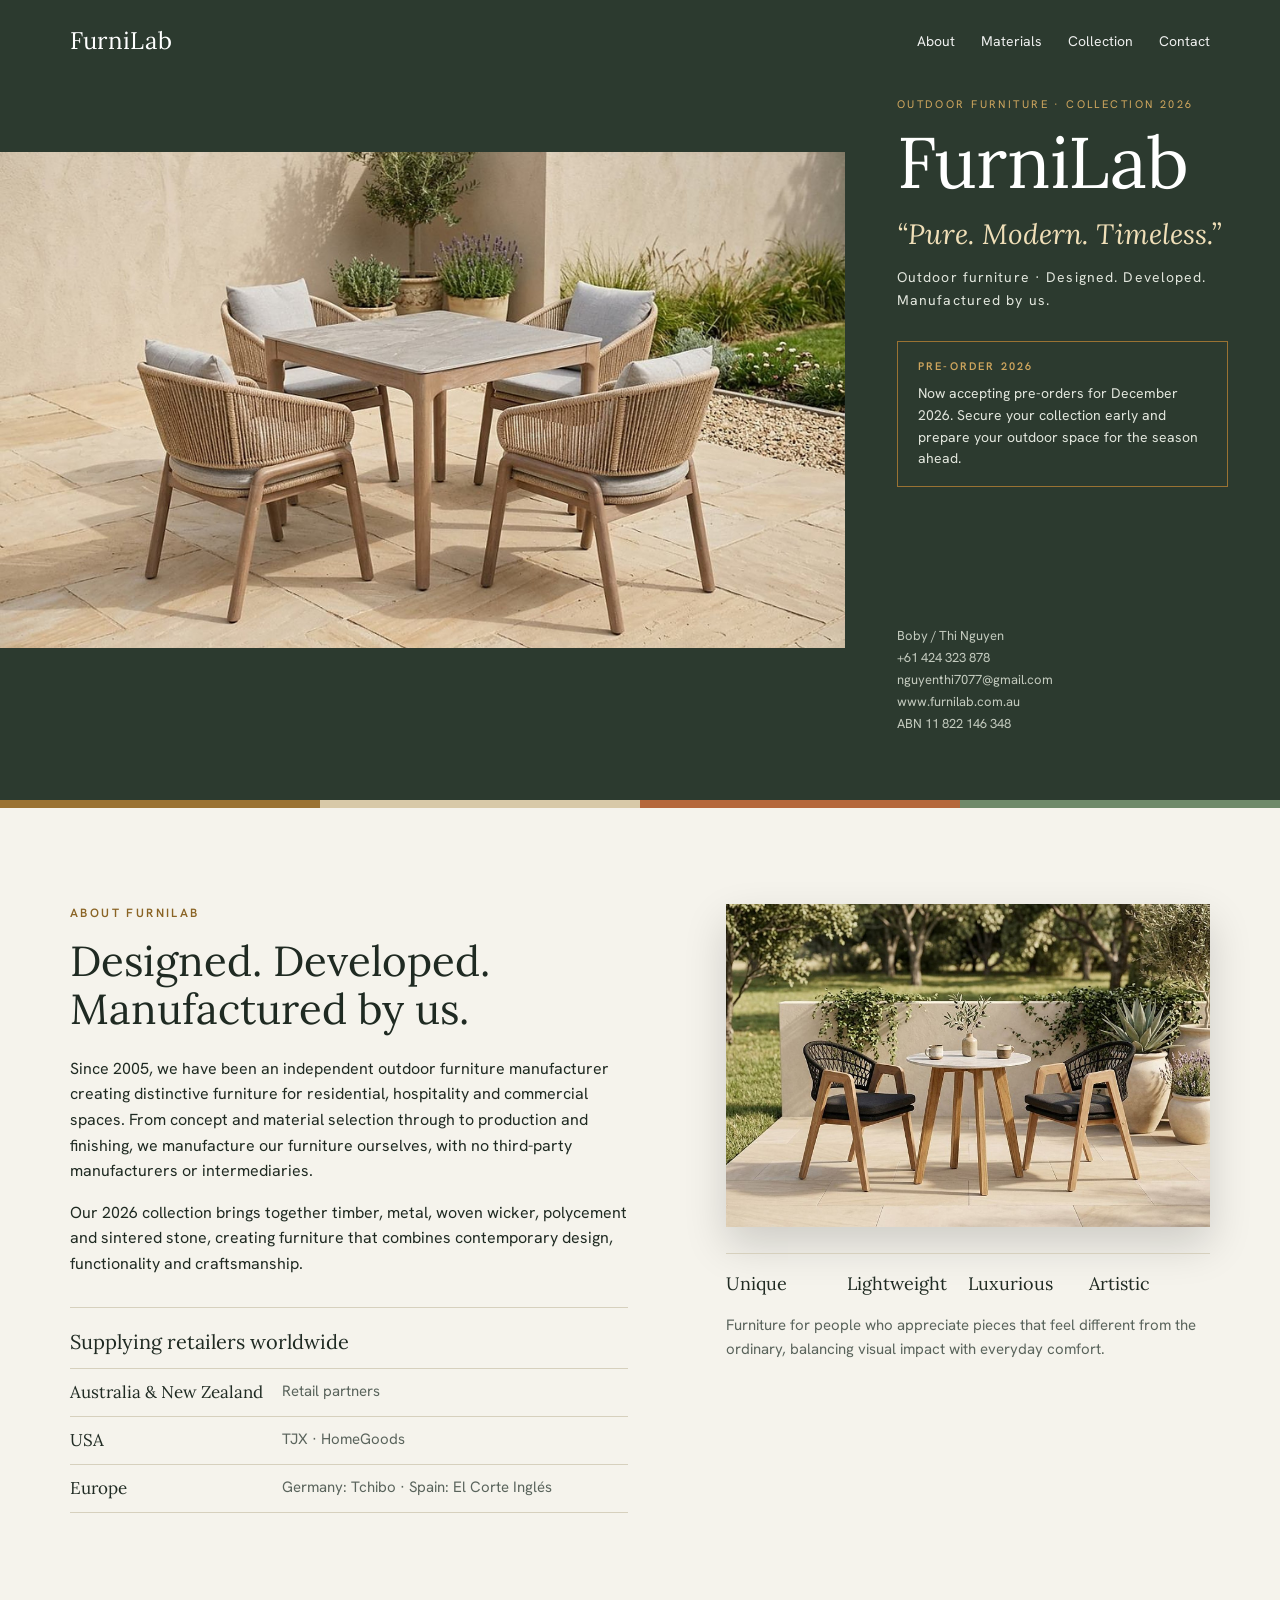
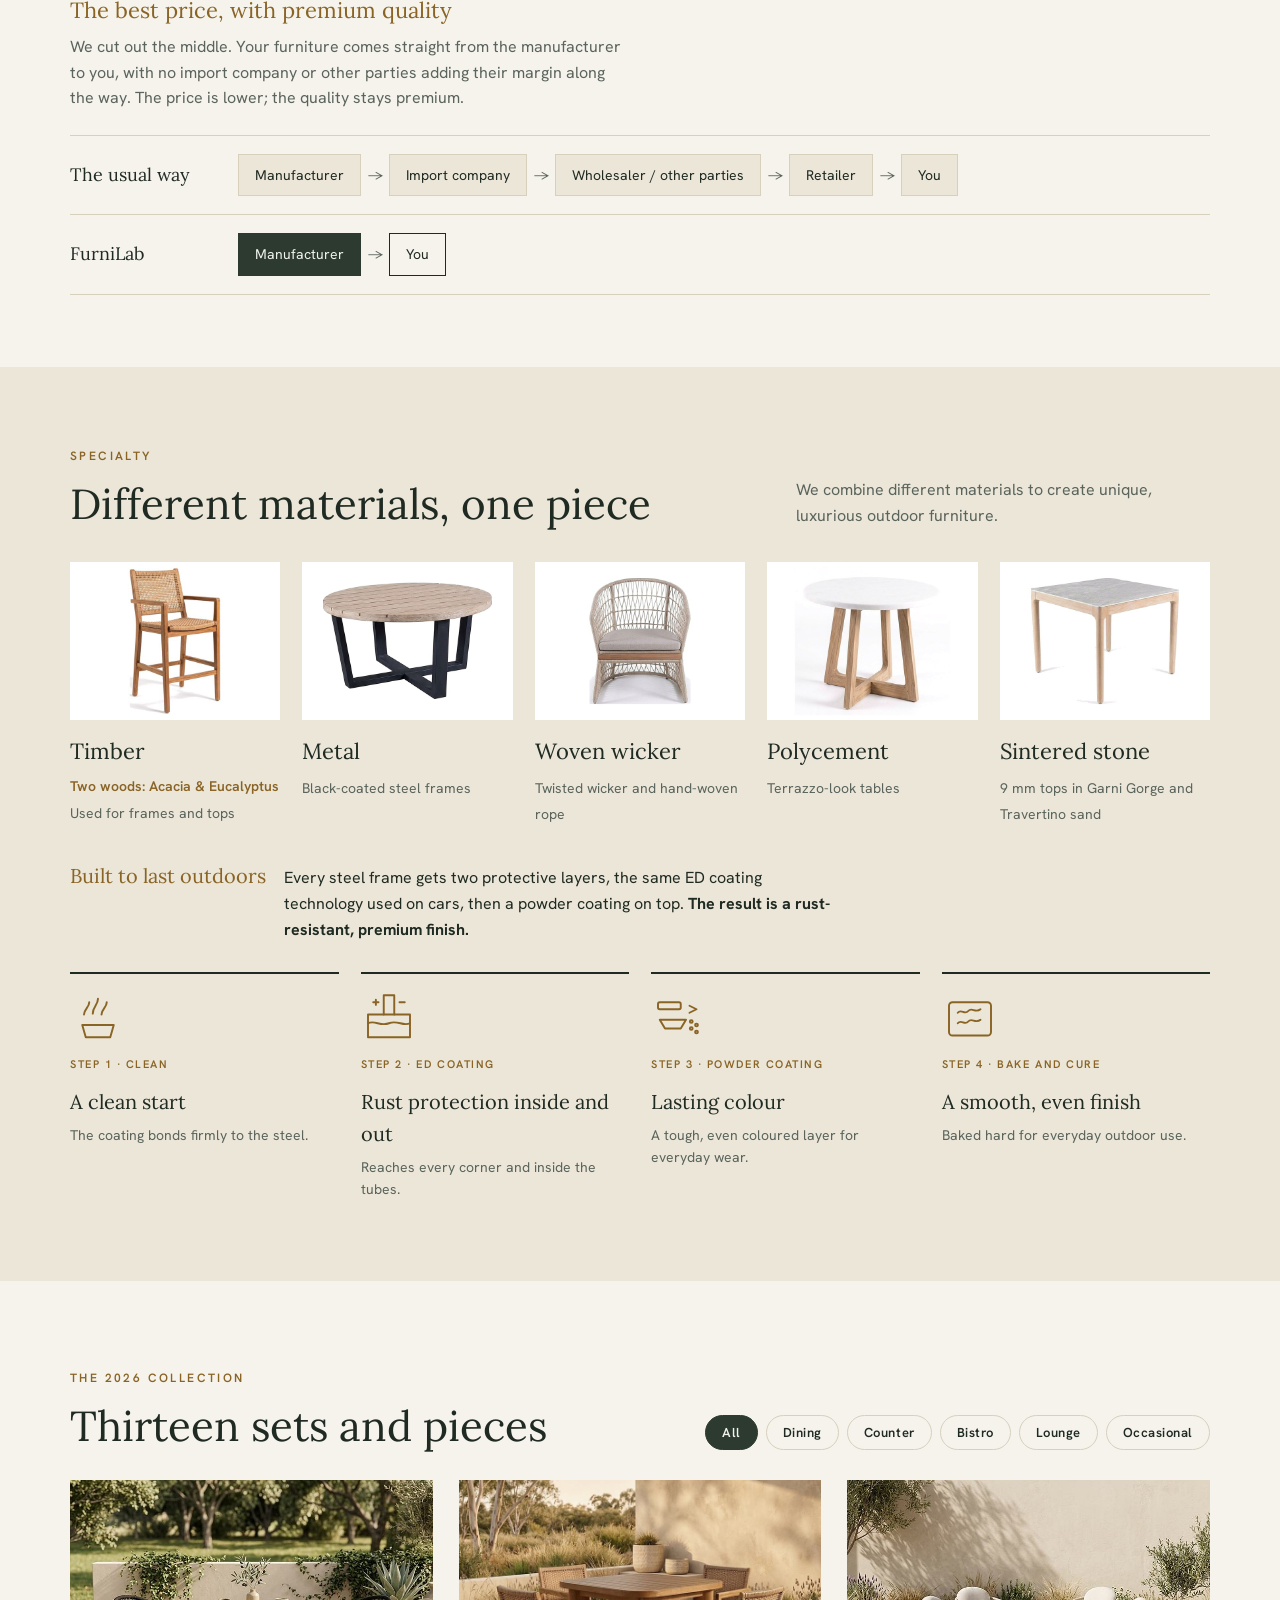
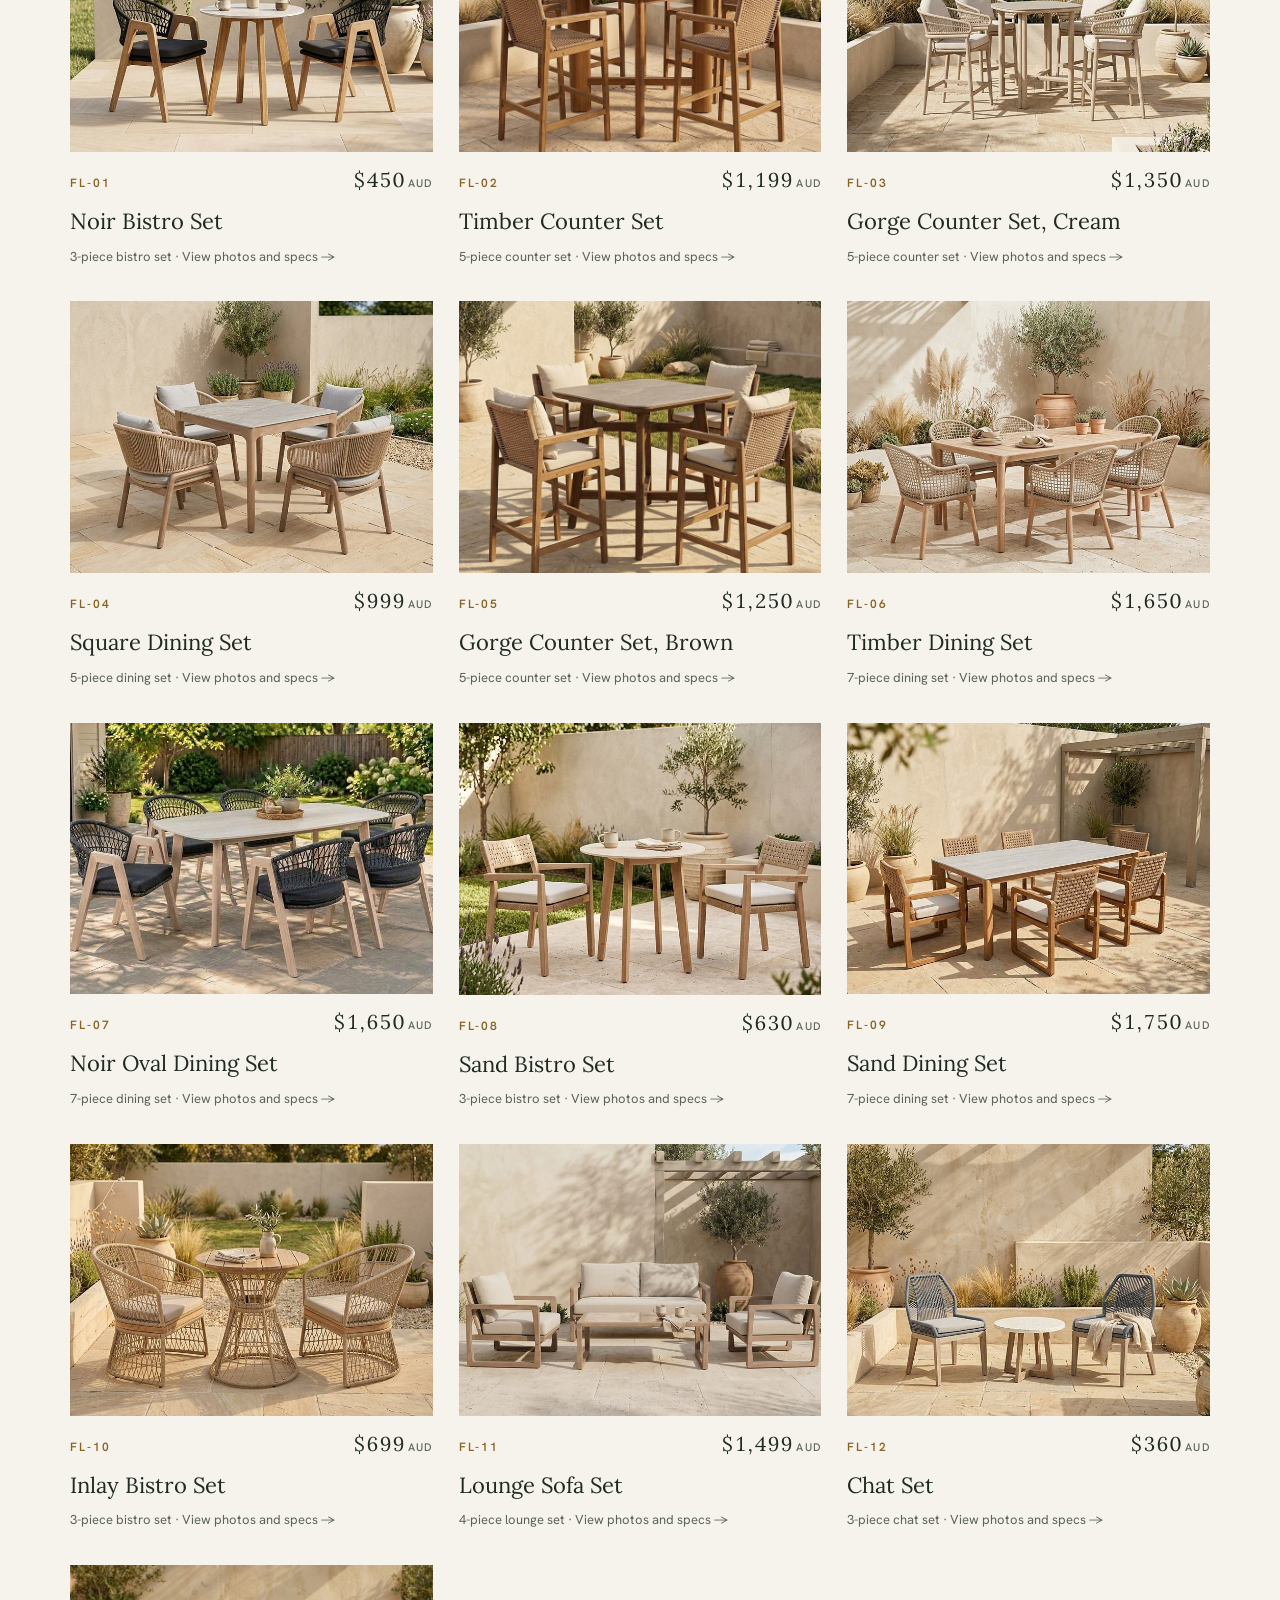
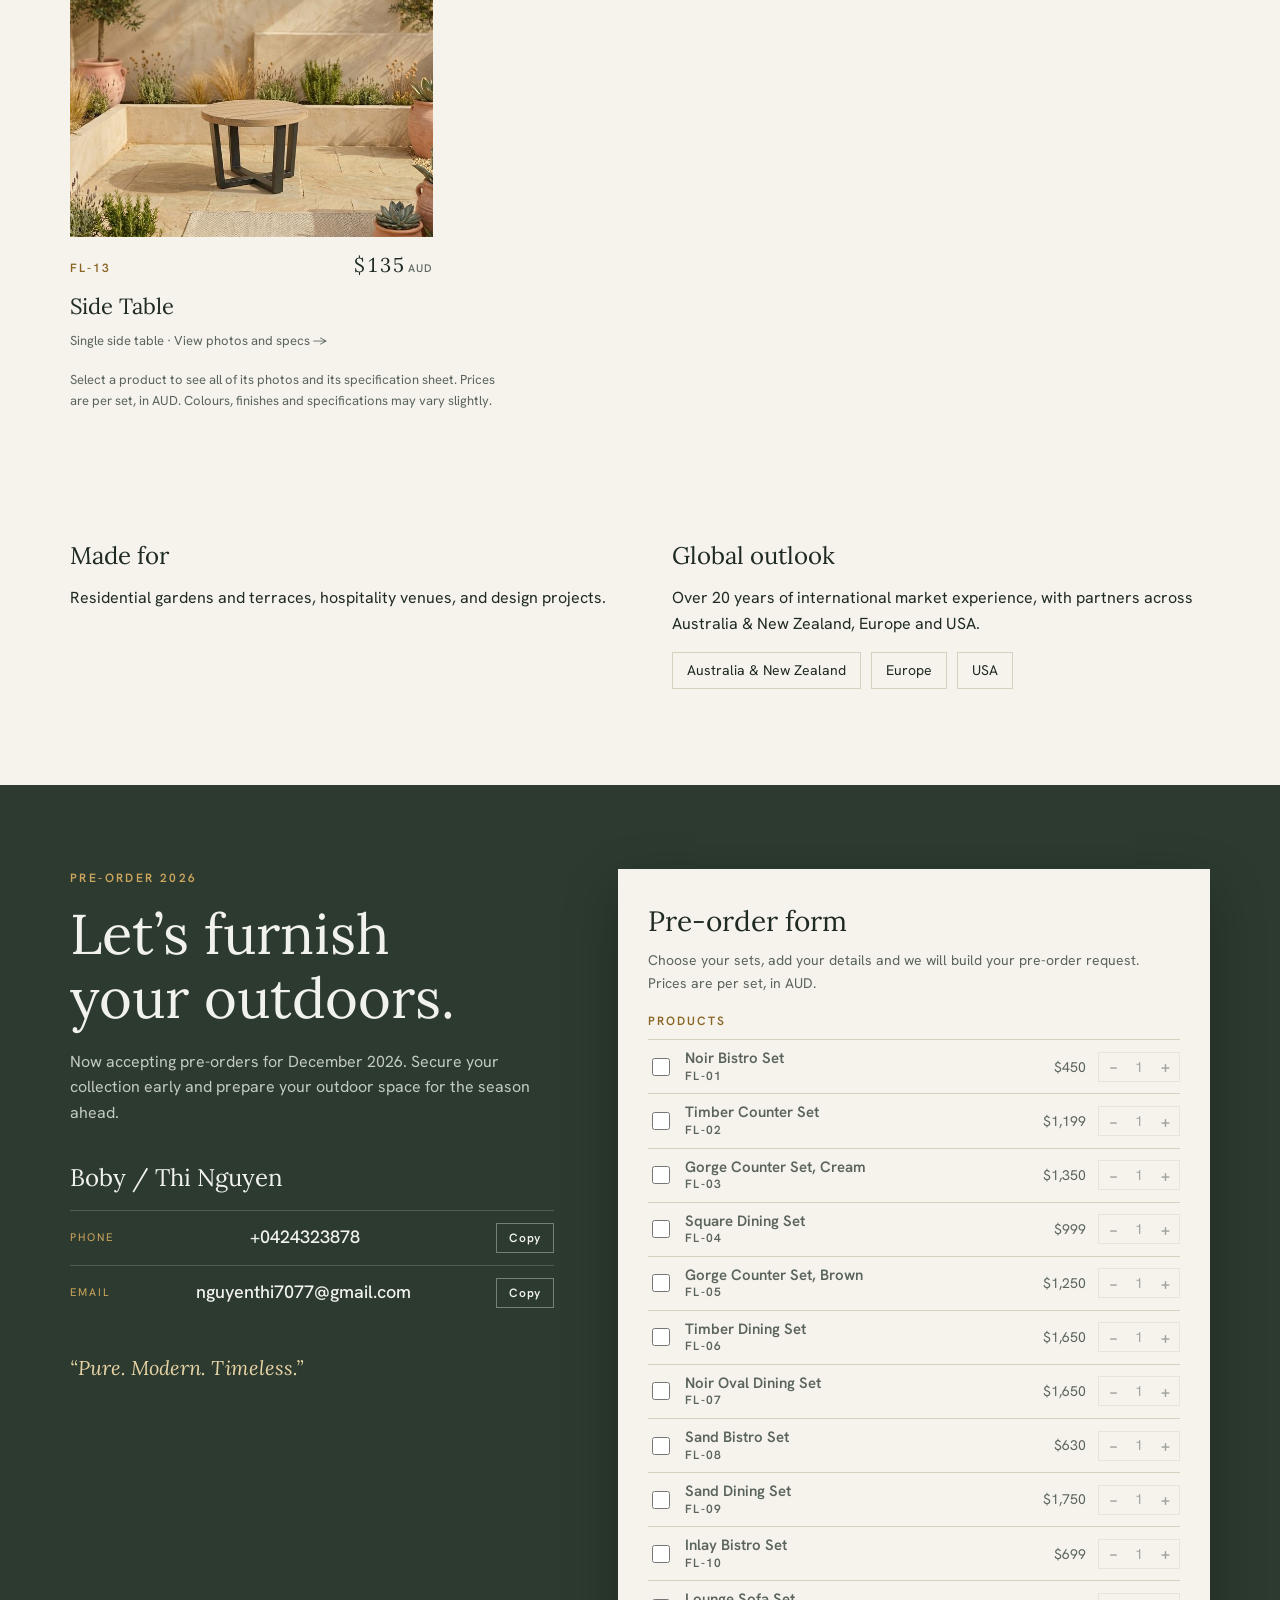
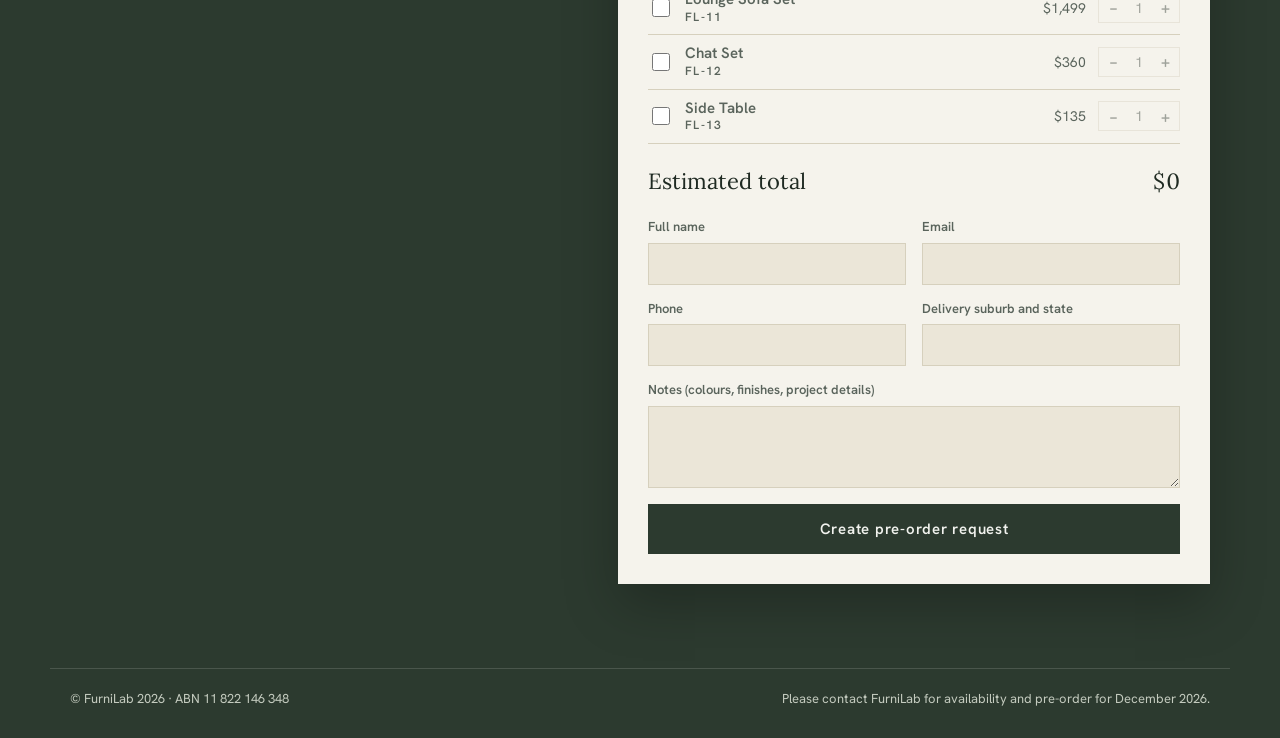
==== commit 4478672d: "Add files via upload" ====
--- a/furnilab-site/index.html
+++ b/furnilab-site/index.html
@@ -149,6 +149,10 @@
 .clients span{color:var(--muted)}
 @media (max-width:480px){.clients div{grid-template-columns:1fr;gap:2px}}
 .about .supply{margin-top:30px;padding-top:18px;border-top:1px solid var(--line)}
+.about .supply .clients{display:block;margin-top:10px;border-top:1px solid var(--line)}
+.about .supply .clients>span{display:grid;grid-template-columns:200px 1fr;gap:12px;padding:10px 0;border-bottom:1px solid var(--line);font-size:15px;color:var(--muted)}
+.about .supply .clients i{font-style:normal;font-family:var(--display);font-size:17px;color:var(--ink)}
+@media (max-width:480px){.about .supply .clients>span{grid-template-columns:1fr;gap:2px}}
 .about .supply b{display:block;font-family:var(--display);font-weight:400;font-size:20px;margin-bottom:2px}
 .regions{display:flex;gap:10px;flex-wrap:wrap;margin-top:16px}
 .regions span{border:1px solid var(--line);padding:6px 14px;font-size:14px}
@@ -253,9 +257,9 @@
   <div>
     <p class="eyebrow">About FurniLab</p>
     <h2>Designed. Developed. Manufactured by us.</h2>
-    <p>FurniLab is an independent outdoor furniture manufacturer creating distinctive furniture for residential, hospitality and commercial spaces. From concept and material selection through to production and finishing, we manufacture our furniture ourselves, with no third-party manufacturers or intermediaries.</p>
+    <p>Since 2005, we have been an independent outdoor furniture manufacturer creating distinctive furniture for residential, hospitality and commercial spaces. From concept and material selection through to production and finishing, we manufacture our furniture ourselves, with no third-party manufacturers or intermediaries.</p>
     <p>Our 2026 collection brings together timber, metal, woven wicker, polycement and sintered stone, creating furniture that combines contemporary design, functionality and craftsmanship.</p>
-    <p class="supply"><b>Supplying retailers worldwide</b><span class="regions"><span>Australia &amp; New Zealand</span><span>Europe</span><span>USA</span></span></p>
+    <p class="supply"><b>Supplying retailers worldwide</b><span class="clients" aria-label="Our clients"><span><i>Australia &amp; New Zealand</i>Retail partners</span><span><i>USA</i>TJX &middot; HomeGoods</span><span><i>Europe</i>Germany: Tchibo &middot; Spain: El Corte Ingl&eacute;s</span></span></p>
   </div>
   <div class="side">
     <img class="photo" src="img/fl01-life.jpg" alt="The Noir Bistro Set, a round timber table with two black-cushioned armchairs, in a sunlit garden" width="1600" height="1065" loading="lazy">
@@ -356,7 +360,7 @@
 <footer><div class="wrap"><span>&copy; FurniLab 2026 &middot; ABN 11 822 146 348</span><span>Please contact FurniLab for availability and pre-order for December 2026.</span></div></footer>
 
 <script>
-var ITEMS=[["FL-01", "Noir Bistro Set", 450, "bistro", "img/fl01-card.jpg", "3-piece bistro set", "fl-01.html"], ["FL-02", "Timber Counter Set", 1199, "counter", "img/fl02-card.jpg", "5-piece counter set", "fl-02.html"], ["FL-03", "Gorge Counter Set, Cream", 1350, "counter", "img/fl03-card.jpg", "5-piece counter set", "fl-03.html"], ["FL-04", "Square Dining Set", 999, "dining", "img/fl04-card.jpg", "5-piece dining set", "fl-04.html"], ["FL-05", "Gorge Counter Set, Brown", 1250, "counter", "img/fl05-card.jpg", "5-piece counter set", "fl-05.html"], ["FL-06", "Dining Set, Timber", 1650, "dining", "img/fl06-card.jpg", "7-piece dining set", "fl-06.html"], ["FL-07", "Noir Oval Dining Set", 1650, "dining", "img/fl07-card.jpg", "7-piece dining set", "fl-07.html"], ["FL-08", "Sand Bistro Set", 630, "bistro", "img/fl08-card.jpg", "3-piece bistro set", "fl-08.html"], ["FL-09", "Sand Dining Set", 1750, "dining", "img/fl09-card.jpg", "7-piece dining set", "fl-09.html"], ["FL-10", "Inlay Bistro Set", 699, "bistro", "img/fl10-card.jpg", "3-piece bistro set", "fl-10.html"], ["FL-11", "Lounge Sofa Set", 1499, "lounge", "img/fl11-card.jpg", "4-piece lounge set", "fl-11.html"], ["FL-12", "Chat Set", 360, "occasional", "img/fl12-card.jpg", "3-piece chat set", "fl-12.html"], ["FL-13", "Side Table", 135, "occasional", "img/fl13-card.jpg", "Single side table", "fl-13.html"]];
+var ITEMS=[["FL-01", "Noir Bistro Set", 450, "bistro", "img/fl01-card.jpg", "3-piece bistro set", "fl-01.html"], ["FL-02", "Timber Counter Set", 1199, "counter", "img/fl02-card.jpg", "5-piece counter set", "fl-02.html"], ["FL-03", "Gorge Counter Set, Cream", 1350, "counter", "img/fl03-card.jpg", "5-piece counter set", "fl-03.html"], ["FL-04", "Square Dining Set", 999, "dining", "img/fl04-card.jpg", "5-piece dining set", "fl-04.html"], ["FL-05", "Gorge Counter Set, Brown", 1250, "counter", "img/fl05-card.jpg", "5-piece counter set", "fl-05.html"], ["FL-06", "Timber Dining Set", 1650, "dining", "img/fl06-card.jpg", "7-piece dining set", "fl-06.html"], ["FL-07", "Noir Oval Dining Set", 1650, "dining", "img/fl07-card.jpg", "7-piece dining set", "fl-07.html"], ["FL-08", "Sand Bistro Set", 630, "bistro", "img/fl08-card.jpg", "3-piece bistro set", "fl-08.html"], ["FL-09", "Sand Dining Set", 1750, "dining", "img/fl09-card.jpg", "7-piece dining set", "fl-09.html"], ["FL-10", "Inlay Bistro Set", 699, "bistro", "img/fl10-card.jpg", "3-piece bistro set", "fl-10.html"], ["FL-11", "Lounge Sofa Set", 1499, "lounge", "img/fl11-card.jpg", "4-piece lounge set", "fl-11.html"], ["FL-12", "Chat Set", 360, "occasional", "img/fl12-card.jpg", "3-piece chat set", "fl-12.html"], ["FL-13", "Side Table", 135, "occasional", "img/fl13-card.jpg", "Single side table", "fl-13.html"]];
 function fmt(n){return "$"+n.toLocaleString("en-AU")}
 var cards=document.getElementById("cards");
 ITEMS.forEach(function(it){
